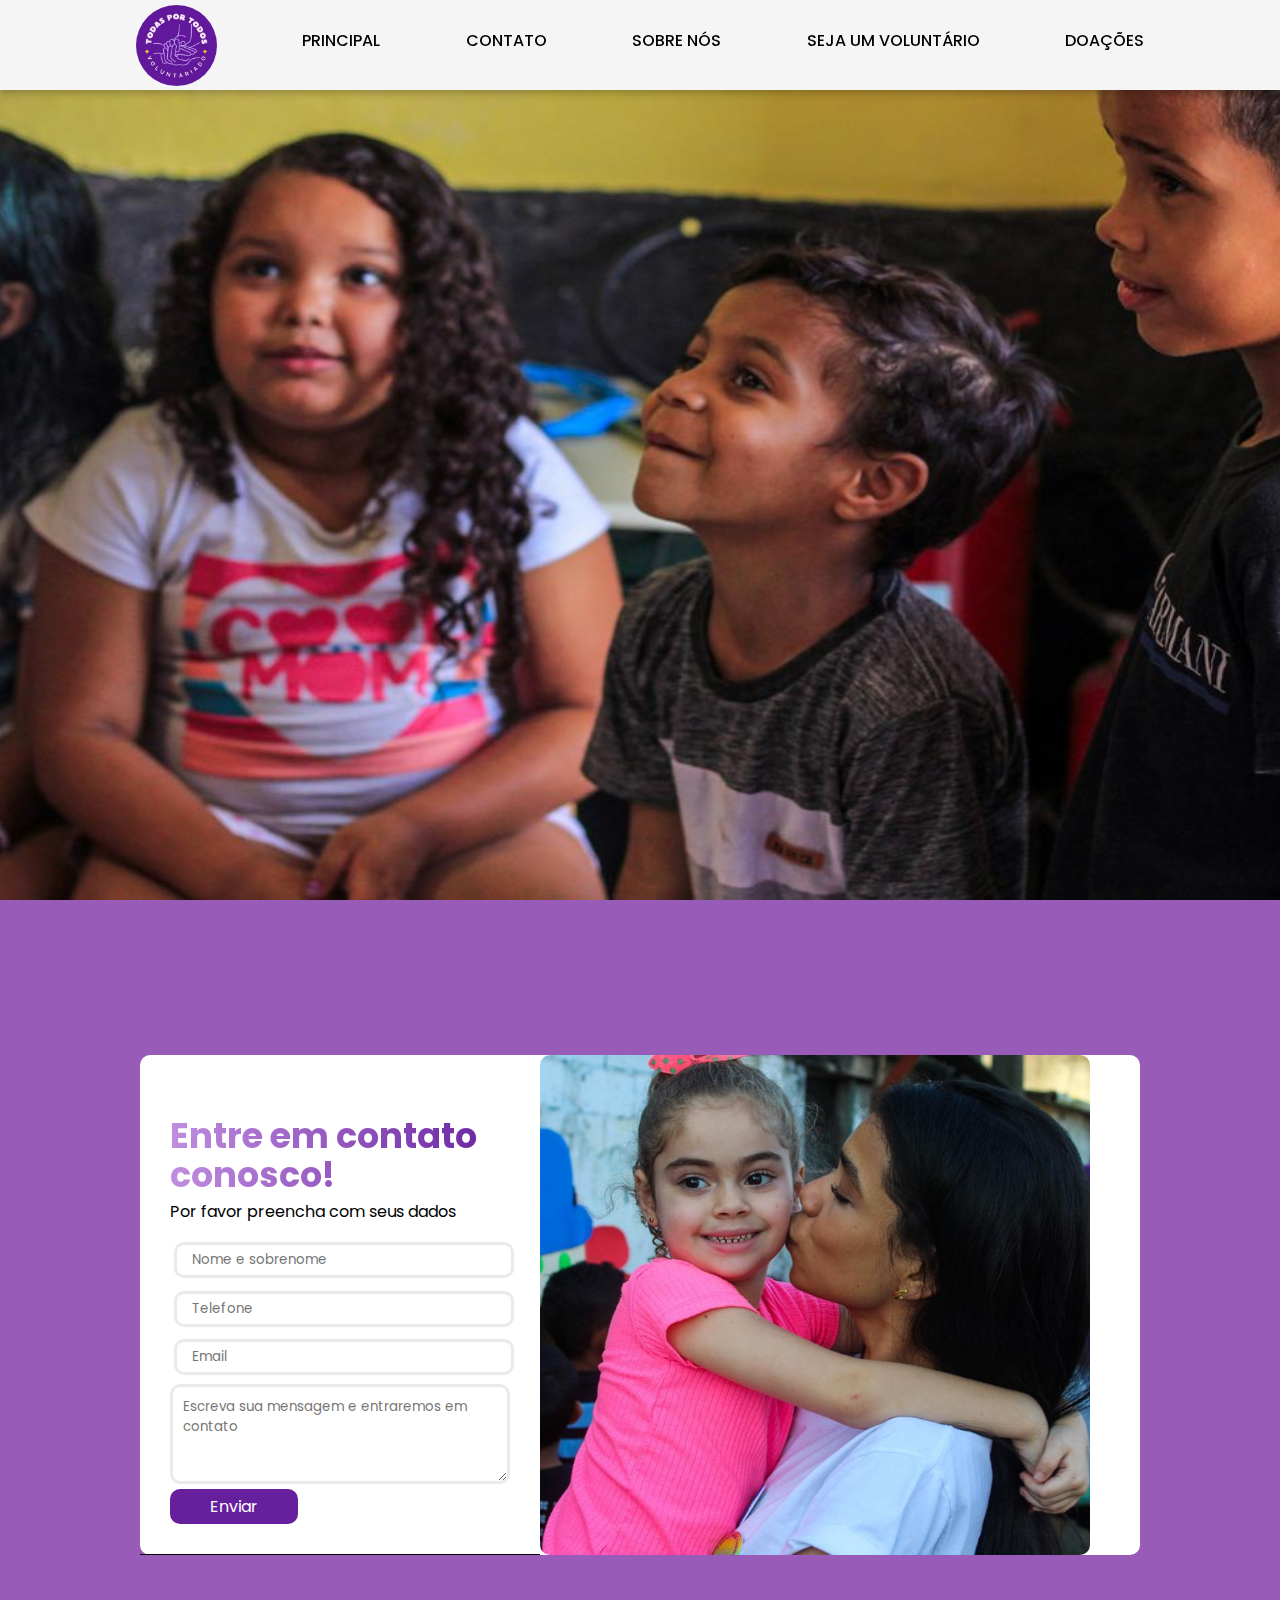
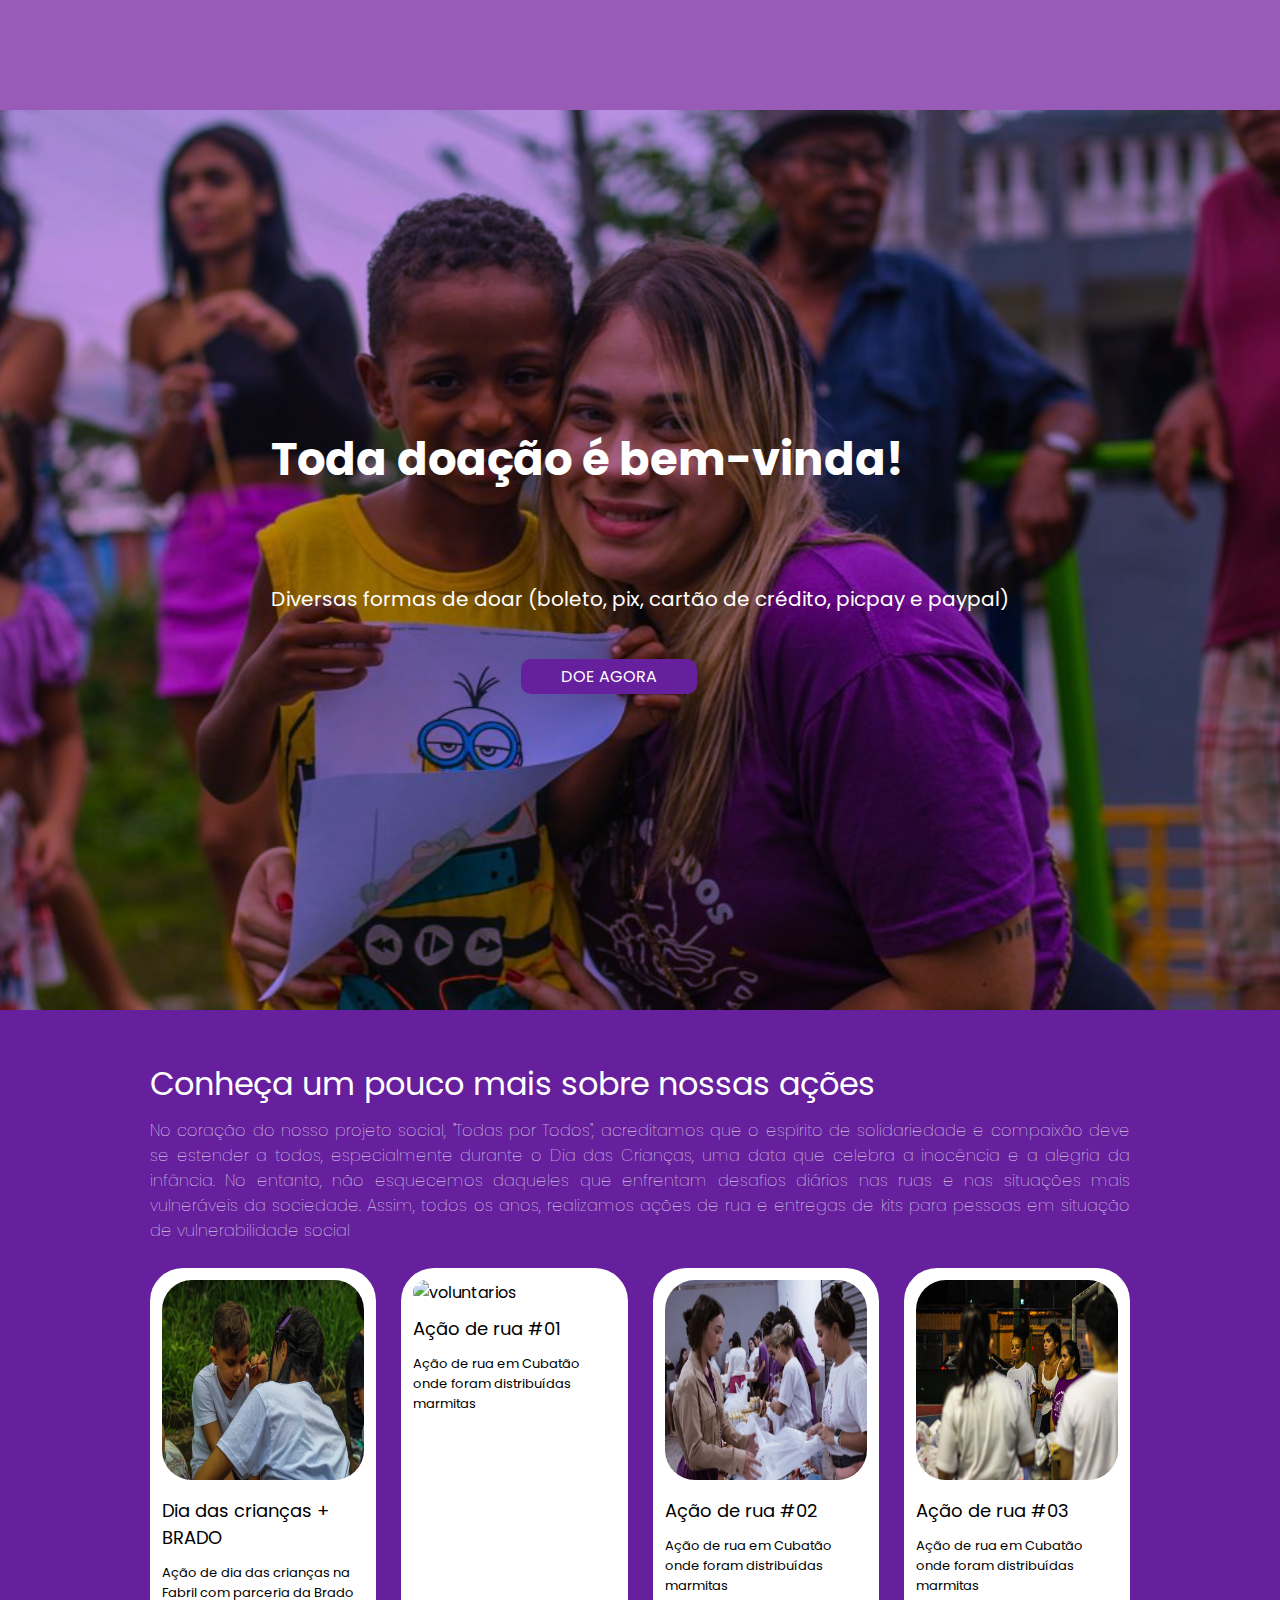
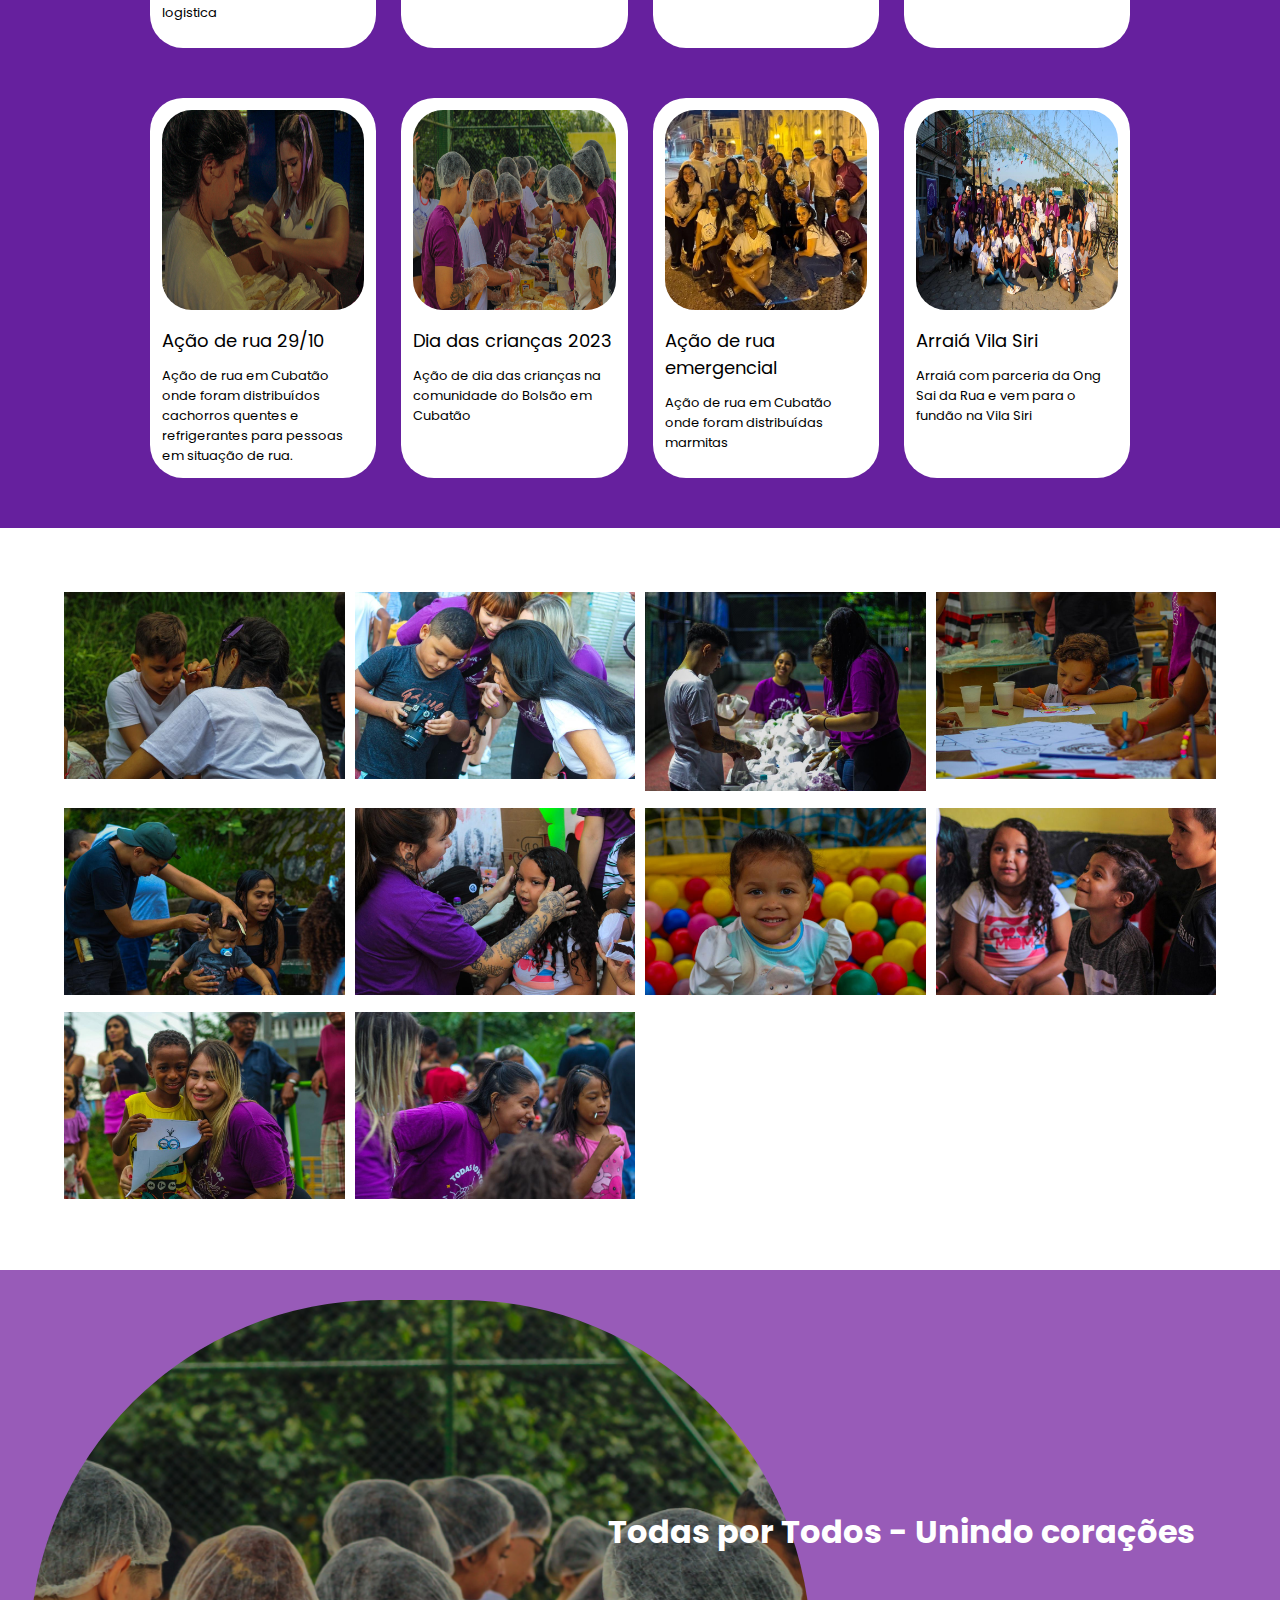
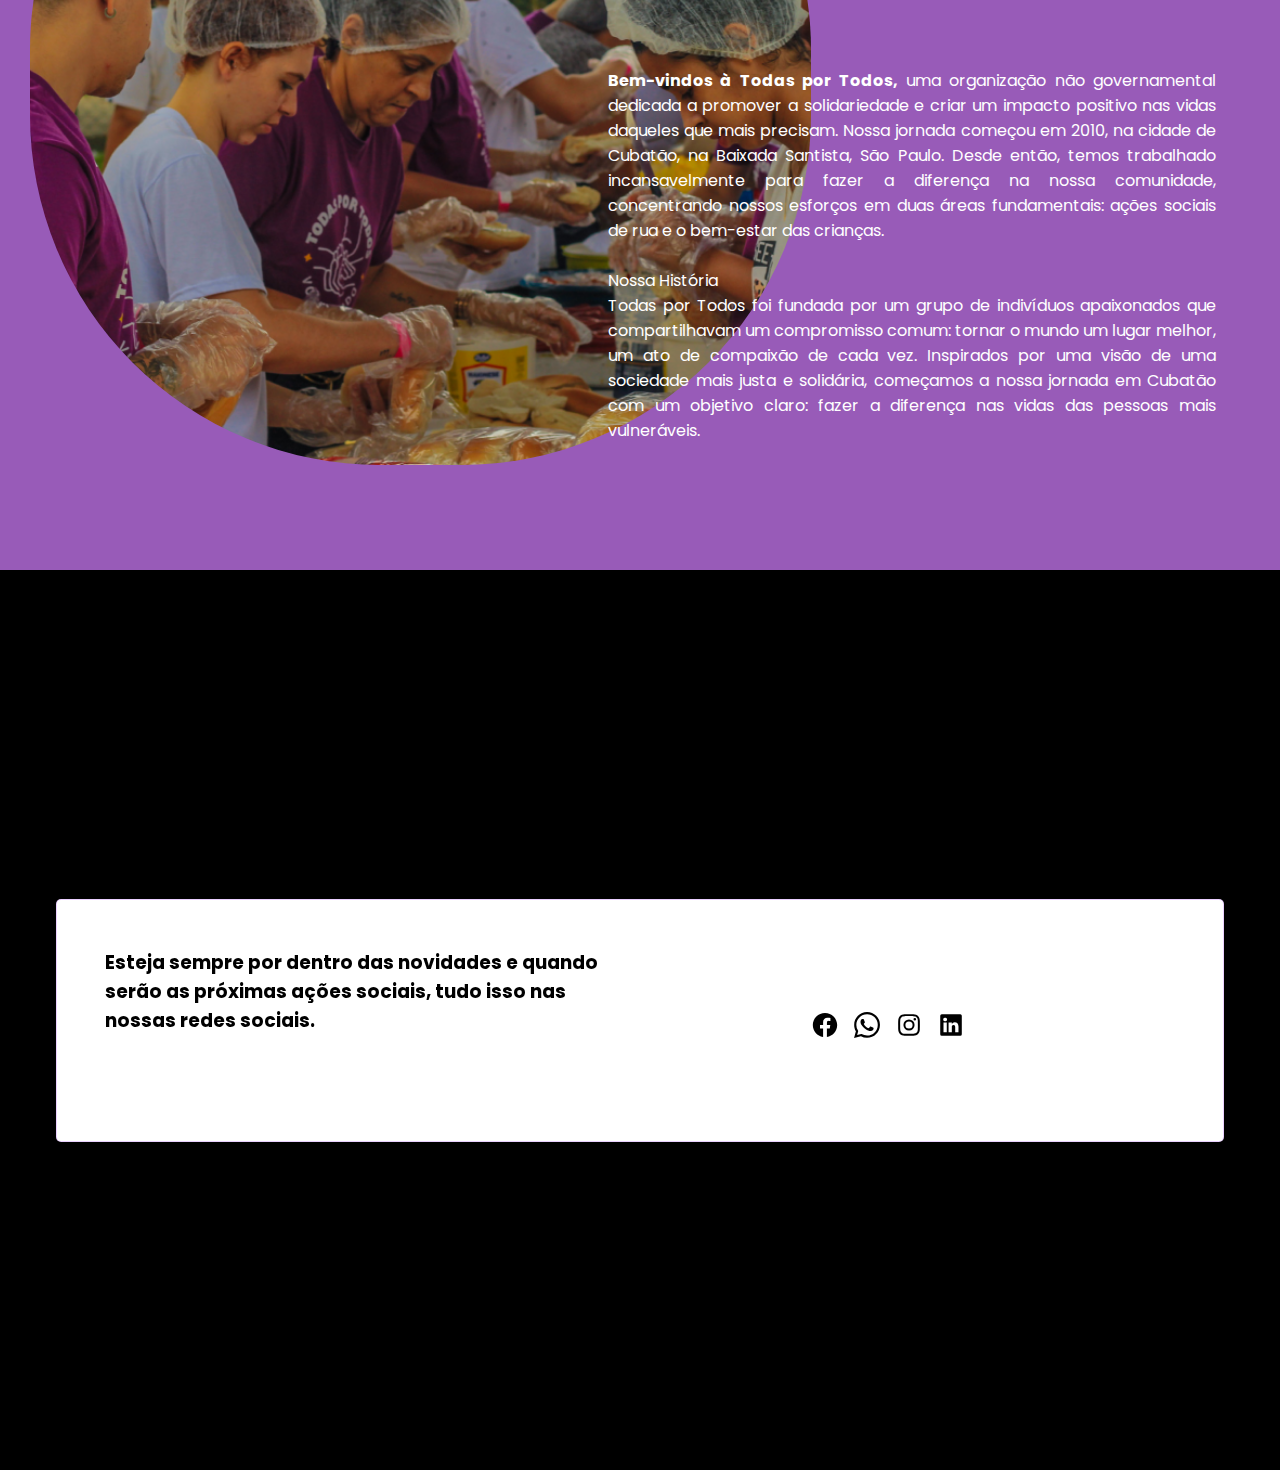
==== index.html @ dfc16189 "atualização de footer cards e grid" ====
<!DOCTYPE html>
<html lang="pt-br">

<head>
  <meta charset="UTF-8" />
  <meta name="viewport" content="width=device-width, initial-scale=1.0" />
  <title>Dashboard</title>
  <link rel="stylesheet" href="src/styles/style.css" />
  <link rel="stylesheet" href="src/styles/global.css" />
  <link rel="stylesheet" href="src/styles/ui/ui.css" />
</head>

<body>
  <header class="ui-header">
    <img src="src/assets/logotipos/logo-dark.jpg" alt="Logotipo da Todas por Todos" />
    <a href="index.html">Principal</a>
    <a href="#cont-page">Contato</a>
    <a href="#sobre">Sobre nós</a>
    <a href="#volunter">Seja um voluntário</a>
    <a href="#donate">Doações</a>

  </header>
  <div class="dashboard-main">
    <div class="page-home">
      <button id="left-btn"><i class="arrow"></i></button>
      <img id="carousel" src="" alt="">
      <button id="right-btn"><i class="arrow"></i></button>
    </div>
  </div>
  <!--Contato-->
  <div id="cont-page">
    <div class="ui-container cont-fund">
      <div class="container">
        <section class="contato">
          <form  action='mailto:projetotodasportodos@gmail.com' method='POST' enctype="text/plain" class="conteudo-form">
            <h1 class="gradient">Entre em contato conosco!</h1>
            <a>Por favor preencha com seus dados</a>
            <input class="ui-input ui-input-1" type="text" placeholder="Nome e sobrenome">
            <input class="ui-input ui-input-1" type="tel" placeholder="Telefone">
            <input class="ui-input ui-input-1" type="text" placeholder="Email">
            <textarea class="box-text box-text-1" id="msg" name="msg" rows="4" cols="50"
              placeholder="Escreva sua mensagem e entraremos em contato"></textarea>
            <article class="formula-button">
              <button class="ui-button ui-button-1">Enviar</button>
            </article>
          </form>
          <img src="./src/assets/images/88da139d-0b7c-41eb-8aed-3d2875baa9dc.jpg">
        </section>
      </div>
    </div>
  </div>

  <!--Doacoes-->
  <div id="donate">
    <div class="fundo">
      <h1>Toda doação é bem-vinda!</h1>
      <p>
        Diversas formas de doar (boleto, pix, cartão de crédito, picpay e
        paypal)
      </p>

      <button class="ui-button ui-button-1 botao" type="button" onclick="donateProcess()">
        DOE AGORA
      </button>

    </div>
  </div>

  <!--sobre-->

  <div class="background">
    <div id="#sobre">
      <div class="text-container">
        <h1>Conheça um pouco mais sobre nossas ações</h1>
        <p>
          No coração do nosso projeto social, "Todas por Todos", acreditamos que
          o espírito de solidariedade e compaixão deve se estender a todos,
          especialmente durante o Dia das Crianças, uma data que celebra a
          inocência e a alegria da infância. No entanto, não esquecemos daqueles
          que enfrentam desafios diários nas ruas e nas situações mais
          vulneráveis da sociedade. Assim, todos os anos, realizamos ações de
          rua e entregas de kits para pessoas em situação de vulnerabilidade
          social
        </p>
      </div>
      <div class="card-container">
        <div class="card">
          <img src="./src/assets/images/açãodiadascrianças-brado.JPG" alt="voluntarios" />
          <h2>Dia das crianças + BRADO</h2>

          <p>Ação de dia das crianças na Fabril com parceria da Brado logistica</p>
        </div>
        <div class="card">
          <img src="./src/assets/images/tptnasruas01.jpg" alt="voluntarios" />
          <h2>Ação de rua #01</h2>

          <p>Ação de rua em Cubatão onde foram distribuídas marmitas</p>
        </div>
        <div class="card">
          <img src="./src/assets/images/tptnasruas02.jpg" alt="voluntarios" />
          <h2>Ação de rua #02</h2>

          <p>Ação de rua em Cubatão onde foram distribuídas marmitas</p>
        </div>
        <div class="card">
          <img src="./src/assets/images/tptnasruas03.JPG" alt="voluntarios" />
          <h2>Ação de rua #03</h2>

          <p>Ação de rua em Cubatão onde foram distribuídas marmitas</p>
        </div>
        <div class="card">
          <img src="./src/assets/images/tptnasruas2909.jpg" alt="voluntarios" />
          <h2>Ação de rua 29/10</h2>

          <p>Ação de rua em Cubatão onde foram distribuídos cachorros quentes e refrigerantes para pessoas em situação
            de rua.</p>
        </div>
        <div class="card">
          <img src="./src/assets/images/diadascriançasbolsao.JPG" alt="voluntarios" />
          <h2>Dia das crianças 2023</h2>

          <p>Ação de dia das crianças na comunidade do Bolsão em Cubatão</p>
        </div>
        <div class="card">
          <img src="./src/assets/images/acaoemergencial.jpg" alt="voluntarios" />
          <h2>Ação de rua emergencial</h2>

          <p>Ação de rua em Cubatão onde foram distribuídas marmitas</p>
        </div>
        <div class="card">
          <img src="./src/assets/images/arraiacomfundao.jpg" alt="voluntarios" />
          <h2>Arraiá Vila Siri</h2>

          <p>Arraiá com parceria da Ong Sai da Rua e vem para o fundão na Vila Siri</p>
        </div>
      </div>
    </div>
  </div>
  <section>
    <div class="Grid-Images">
      <div class="gallery">
        <div class="image">
          <img src="./src/assets/images/açãodiadascrianças-brado.JPG" alt="Imagem 1">
        </div>
        <div class="image">
          <img src="./src/assets/images/161299ec-fe6a-4595-af43-1b3fb04e3377.jpg" alt="Imagem 2">
        </div>
        <div class="image">
          <img src="./src/assets/images/PHOTO-2023-09-04-08-43-59(1).jpg" alt="Imagem 3">
        </div>
        <div class="image">
          <img src="./src/assets/images/fotodoe.jpg" alt="Imagem 2">
        </div>
        <div class="image">
          <img src="./src/assets/images/IMG_4343.JPG" alt="Imagem 2">
        </div>
        <div class="image">
          <img src="./src/assets/images/3520dc4d-fe28-4241-8c9a-dfdb83e9cc40.jpg" alt="Imagem 2">
        </div>
        <div class="image">
          <img src="./src/assets/images/IMG_4338.JPG" alt="Imagem 2">
        </div>
        <div class="image">
          <img src="./src/assets/images/4d44820a-1eb8-4cd8-897a-f1b6fc892f71.jpg" alt="Imagem 2">
        </div>
        <div class="image">
          <img src="./src/assets/images/IMG_4350.JPG" alt="Imagem 2">
        </div>
        <div class="image">
          <img src="./src/assets/images/IMG_4349.JPG" alt="Imagem 2">
        </div>
    </div>
    </div>
  </section>
  <section>
    <div class="Nossa-Historia">
      <img src="./src/assets/images/diadascriancasbolsao_1.png">
      <div class="content_history">
        <h1>Todas por Todos - Unindo corações</h1>
      <p><strong>Bem-vindos à Todas por Todos,</strong> uma organização não governamental dedicada a promover a solidariedade e criar um
        impacto positivo nas vidas daqueles que mais precisam. Nossa jornada começou em 2010, na cidade de Cubatão, na
        Baixada Santista, São Paulo. Desde então, temos trabalhado incansavelmente para fazer a diferença na nossa
        comunidade, concentrando nossos esforços em duas áreas fundamentais: ações sociais de rua e o bem-estar das
        crianças.
        <br>
        <br>
        Nossa História<br>
        Todas por Todos foi fundada por um grupo de indivíduos apaixonados que compartilhavam um compromisso comum:
        tornar o mundo um lugar melhor, um ato de compaixão de cada vez. Inspirados por uma visão de uma sociedade mais
        justa e solidária, começamos a nossa jornada em Cubatão com um objetivo claro: fazer a diferença nas vidas das
        pessoas mais vulneráveis.</p>
      </div>
      </div>
    </div>
  </section>
  <script src="src/js/script.js"></script>
</body>
<footer class="footer">
  <video class="footer_video" muted="" loop="" autoplay
    src="//cdn.shopify.com/s/files/1/0526/6905/5172/t/5/assets/footer.mp4?v=29581141968431347981633714450"
    type="video/mp4">
  </video>

  <div class="container">
    <div class="footer_inner">
      <div class="c-footer">
        <div class="layout">
          <div class="layout_item w-50">
            <div class="newsletter">
              <h3 class="newsletter_title">Esteja sempre por dentro das novidades e quando serão as próximas ações sociais, tudo isso nas nossas redes sociais.</h3>


          </div>
        </div>
        <div class="layout c-2">
          <div class="layout_item w-50">
          
          </div>
          <div class="layout_item w-25">
            <ul class="flex">
              <li>
                <a href="#">
                  <svg fill="#000000" width="26px" height="26px" viewBox="0 0 1.04 1.04" version="1.1" xmlns="http://www.w3.org/2000/svg"><title>facebook</title><path d="M1.007 0.523C1.007 0.254 0.789 0.036 0.52 0.036S0.033 0.254 0.033 0.523c0 0.242 0.177 0.443 0.408 0.481l0.003 0V0.664H0.32v-0.141h0.124v-0.107a0.172 0.172 0 0 1 0.185 -0.19l-0.001 0c0.039 0.001 0.077 0.004 0.113 0.01l-0.004 -0.001v0.12h-0.061a0.07 0.07 0 0 0 -0.079 0.076l0 0v0.091h0.135l-0.022 0.141h-0.114v0.341c0.234 -0.038 0.411 -0.239 0.411 -0.481"/></svg>
                </a>
              </li>
              <li>
                <a href="#">
                  <svg width="26px" height="26px" viewBox="0 0 26 26" role="img" xmlns="http://www.w3.org/2000/svg"><title>WhatsApp icon</title><path d="M18.928 15.581c-0.322 -0.162 -1.905 -0.94 -2.199 -1.047 -0.296 -0.108 -0.51 -0.161 -0.726 0.163 -0.214 0.322 -0.831 1.046 -1.019 1.261s-0.376 0.241 -0.697 0.082c-0.322 -0.163 -1.359 -0.501 -2.589 -1.598 -0.956 -0.853 -1.604 -1.907 -1.791 -2.23 -0.188 -0.322 -0.02 -0.496 0.141 -0.656 0.145 -0.144 0.323 -0.376 0.483 -0.564s0.215 -0.323 0.323 -0.539 0.054 -0.402 -0.027 -0.564 -0.725 -1.747 -0.993 -2.391c-0.262 -0.627 -0.527 -0.541 -0.725 -0.552a13.929 13.929 0 0 0 -0.618 -0.011c-0.215 0 -0.564 0.08 -0.858 0.403 -0.294 0.322 -1.126 1.1 -1.126 2.685s1.153 3.114 1.314 3.33 2.27 3.466 5.5 4.861a17.643 17.643 0 0 0 1.835 0.677c0.772 0.246 1.474 0.212 2.027 0.128 0.618 -0.092 1.905 -0.779 2.173 -1.531s0.268 -1.397 0.188 -1.531 -0.294 -0.215 -0.618 -0.376m-5.873 8.02h-0.005a10.679 10.679 0 0 1 -5.451 -1.493l-0.391 -0.232 -4.053 1.064 1.081 -3.952 -0.254 -0.405a10.679 10.679 0 0 1 -1.636 -5.699C2.345 6.978 7.149 2.175 13.056 2.175c2.86 0 5.549 1.116 7.571 3.139a10.641 10.641 0 0 1 3.134 7.577c-0.004 5.904 -4.807 10.707 -10.709 10.707M22.165 3.777A12.814 12.814 0 0 0 13.054 0C5.953 0 0.174 5.779 0.17 12.883c0 2.27 0.592 4.487 1.721 6.441L0.062 26l6.831 -1.792a12.907 12.907 0 0 0 6.156 1.568h0.006c7.1 0 12.881 -5.779 12.884 -12.884a12.814 12.814 0 0 0 -3.77 -9.114"/></svg>
                </a>
              </li>
              <li>
                <a href="#">
                  <svg fill="#000000" width="26px" height="26px" viewBox="0 0 0.78 0.78" xmlns="http://www.w3.org/2000/svg" data-name="Layer 1"><path d="M0.564 0.177a0.039 0.039 0 1 0 0.039 0.039 0.039 0.039 0 0 0 -0.039 -0.039m0.149 0.079a0.247 0.247 0 0 0 -0.015 -0.079 0.159 0.159 0 0 0 -0.038 -0.058 0.153 0.153 0 0 0 -0.058 -0.037 0.237 0.237 0 0 0 -0.079 -0.015C0.489 0.065 0.478 0.065 0.39 0.065s-0.099 0 -0.134 0.002a0.237 0.237 0 0 0 -0.079 0.015 0.156 0.156 0 0 0 -0.058 0.037 0.153 0.153 0 0 0 -0.037 0.058 0.237 0.237 0 0 0 -0.015 0.079C0.065 0.291 0.065 0.302 0.065 0.39s0 0.099 0.002 0.134a0.237 0.237 0 0 0 0.015 0.079 0.153 0.153 0 0 0 0.037 0.058 0.156 0.156 0 0 0 0.058 0.037 0.237 0.237 0 0 0 0.079 0.015C0.291 0.715 0.302 0.715 0.39 0.715s0.099 0 0.134 -0.002a0.237 0.237 0 0 0 0.079 -0.015 0.153 0.153 0 0 0 0.058 -0.037 0.158 0.158 0 0 0 0.038 -0.058 0.247 0.247 0 0 0 0.015 -0.079c0 -0.034 0.002 -0.045 0.002 -0.134s0 -0.099 -0.002 -0.134M0.655 0.52a0.182 0.182 0 0 1 -0.011 0.06 0.099 0.099 0 0 1 -0.024 0.037 0.104 0.104 0 0 1 -0.037 0.024 0.182 0.182 0 0 1 -0.06 0.011c-0.033 0.002 -0.045 0.002 -0.13 0.002s-0.098 0 -0.13 -0.002a0.185 0.185 0 0 1 -0.063 -0.01 0.107 0.107 0 0 1 -0.036 -0.024 0.098 0.098 0 0 1 -0.024 -0.037 0.179 0.179 0 0 1 -0.013 -0.062c0 -0.033 -0.002 -0.045 -0.002 -0.13s0 -0.098 0.002 -0.13a0.179 0.179 0 0 1 0.011 -0.062A0.098 0.098 0 0 1 0.163 0.163a0.101 0.101 0 0 1 0.036 -0.026A0.185 0.185 0 0 1 0.26 0.125c0.033 0 0.045 -0.002 0.13 -0.002s0.098 0 0.13 0.002a0.182 0.182 0 0 1 0.06 0.011 0.099 0.099 0 0 1 0.039 0.026 0.101 0.101 0 0 1 0.024 0.036 0.182 0.182 0 0 1 0.011 0.062c0.002 0.033 0.002 0.045 0.002 0.13s0 0.098 -0.002 0.13M0.39 0.223A0.167 0.167 0 1 0 0.557 0.39 0.166 0.166 0 0 0 0.39 0.223m0 0.275A0.108 0.108 0 1 1 0.498 0.39 0.108 0.108 0 0 1 0.39 0.498"/></svg>
                </a>
              </li>
            
              <li>
                <a href="#">
                  <svg fill="#000000" width="26px" height="26px" viewBox="0 0 0.78 0.78" xmlns="http://www.w3.org/2000/svg" data-name="Layer 1"><path d="M0.665 0.065H0.115a0.047 0.047 0 0 0 -0.048 0.046v0.557A0.047 0.047 0 0 0 0.115 0.715h0.551a0.047 0.047 0 0 0 0.048 -0.046V0.111A0.047 0.047 0 0 0 0.665 0.065M0.263 0.609h-0.098v-0.292h0.098ZM0.214 0.276a0.051 0.051 0 1 1 0 -0.101 0.051 0.051 0 1 1 0 0.101m0.4 0.333h-0.098v-0.157c0 -0.039 -0.014 -0.065 -0.049 -0.065A0.054 0.054 0 0 0 0.418 0.422a0.065 0.065 0 0 0 -0.003 0.024v0.163h-0.098v-0.292h0.098V0.358a0.098 0.098 0 0 1 0.088 -0.049c0.065 0 0.112 0.042 0.112 0.132Z"/></svg>  
                </a>
              </li>
          </div>
          
        </div>
      </div>
    </div><br>

  </div>
</footer>


</html>
---- src/styles/style.css ----
.dashboard-main {
    display: flex;
    align-items: center;
    flex-direction: column;
    gap: 50px;
    justify-content: center;
    height: 90vh;
    
    background-repeat: no-repeat;
    background-size: cover;
    background-position: 50%;
}

/* doacoes */
#donate {
    width: 100%;
    height: 100vh;
    background-color: var(--purple-4);
    background-image: url("../assets/images/IMG_4350.JPG");
    background-repeat: no-repeat;
    background-size: cover;
    background-blend-mode: multiply;
    background-position: center;
    display: flex;
    align-items: center;
    justify-content: center;
    
  }
  
  
  .fundo button{
    margin-left: 250px;
  }
  
  .fundo h1 {
    margin-bottom: 10vh;
    font-size: 45px;
    color: var(--light);
  }
  
  .fundo p {
    margin-bottom: 5vh;
    font-size: 20px;
    color: var(--light);
  }
  
  form {
    color: white;
    display: flex;
    flex-direction: column;
    margin-top: 2rem;
  }
  
  form input {
    margin: 4px;
  }
  
  input::-webkit-outer-spin-button,
  input::-webkit-inner-spin-button {
    -webkit-appearance: none;
  }
  
  input[type="number"] {
    -moz-appearance: textfield;
    appearance: textfield;
  }

  /* voluntario*/
  
  .background {
    background-color: var(--purple-4);
    display: flex;
    align-items: center;
    justify-content: center;
  }
  
  .form-container {
    display: flex;
    align-items: right;
    flex-direction: row;
    width: 900px;
    height: 500px;
    background: white;
    border-radius: 30px;
  }

  .form-container-cadastro {
    display: flex;
    align-items: right;
    flex-direction: row;
    width:100%;
    height: 90vh;
    background: white;
    border-radius: 30px;
    position: fixed;
  }
  
  .form-container form {
    display: flex;
    flex-direction: column;
  }
  
  
  .form-container img {
    width: 50%;
    border-radius: 30px;
    object-fit: cover;
    object-position: 25% 75%;
  }

  .form-container-cadastro img {
    width: 55vw;
    height: 90vh;
  }
  
  #form-input-cadastro {
    display: flex;
    align-items: right;
    justify-content: space-between;
    width: 100%;
    padding: 25px;
  }

  .pop-up-container {
    display: flex;
    gap: 15px;
    width: 100%;
    justify-content: space-between;
    color: black;
    font-style: bold;
  }
  
  .checkbox-container {
    display: flex;
    align-items: center;
    font-size: 12px;
  }
  
  .checkbox-input {
    width: 15px;
    height: 15px;
    margin-right: 8px;
  }
  
  .button-pop-up {
    font-size: 12px;
    border: none;
    padding: 8px;
    cursor: pointer;
    border-radius: 10px;
  }
  
  .input-container {
    height: 60px;
    display: flex;
    flex-direction: column;
    justify-content: space-between;
    font-size: 14px;
  }
  
  .input-container-cadastro {
    height: 80px;
    width: 80%;
    display: block;
    flex-direction: center;
    justify-content: space-between;
    font-size: 14px;
    color: black;
  } 
  .input-container-cadastro label {
    padding: 2%;
  }
 

  .gradient {
    background: linear-gradient(to right, var(--purple-3), var(--purple-1));
    color: transparent;
    -webkit-background-clip: text;
    background-clip: text;
  }
  
  .container-pop-up {
    display: none;
    align-items: center;
    justify-content: center;
    position: fixed;
    top: 0;
    bottom: 0;
    left: 0;
    right: 0;
    background-color: #000000cc;
  }
  
  .content-pop-up {
    width: 800px;
    overflow: auto;
    height: 650px;
    display: flex;
    flex-direction: column;
    align-items: center;
    padding: 50px;
    border-radius: 20px;
    text-align: justify;
    background-color: var(--light);
  }
  
  .content-pop-up h2 {
    color: var(--purple-1);
    margin-bottom: 20px;
  }
  
  .content-pop-up p {
    margin-bottom: 20px;
  }
  

  /* contato*/
  .background {
    width: 100%;
    height: 100%;
    background-color: var(--purple-4);
  }
  
  .container {
    height: 90vh;
    width: auto;
    justify-content: center;
    align-items: center;
    display: flex;
  }
  
  .contato {
    height: 500px;
    width: 1000px;
    background-color: var(--light);
    border-radius: 10px;
    display: flex;
  }
  
  .conteudo-form h1{
    font-size: 2.2rem;
    font-weight: bold;
    line-height: 1.1;
  }
  
  .contato img {
    border-radius: 10px;
    width: 550px;
    height: 100%;
    object-fit: cover;
    object-position: 50% 50%;
  }
  
  .a{
      font-size: 50px;
  }
  
  .conteudo-form{
    display: flex;
    flex-direction: column;
    align-items: flex-start;
    justify-content: space-between;
    padding: 30px;
  }
  
  .gradient{
    background: linear-gradient(to right, var(--purple-3), var(--purple-1));
    color: transparent;
    -webkit-background-clip: text;
    background-clip: text;
  }
  .cont-fund{
    background-color: #985BB8;
  }

  .background {
    min-height: 90vh;
    background-color: var(--purple-1);
    padding: 50px 150px;
  }
  
  .text-container h1 {
    color: var(--light);
    margin-bottom: 10px;
    font-weight: normal;
}
  
  .text-container p{
    color: var(--light);
    margin-bottom: 25px;
    text-align: justify;
    font-weight: lighter;
  }
  
  .card-container {
    display: grid;
    grid-template-columns: 1fr 1fr 1fr 1fr;
    row-gap: 50px;
    column-gap: 25px;
  }
  
  .card {
    background: white;
    height: 380px;
    padding: 12px;
    border-radius: 33px;
  }
  
  .card img {
    height: 200px;
    width: 100%;
    margin-bottom: 10px;
    border-radius: 30px;
  }
  .card h2{
    font-size: 18px;
    font-weight: normal;
  }
  
  .card p {
    margin-top: 12px;
    font-size: 13px;
  }
  
  /*galeria*/
  .page-home {
    width: 160vh;
    height: 90vh;
    display: flex;
    justify-content: center;
   
}

.page-home img {
    width: 100%;
    z-index: -2;
}



#right-btn {
    margin: auto 0 auto -2em;
    height: 6%;
    border: none;
    outline: none;
    background: rgba(0, 0, 0, 0.5);
    cursor: pointer;
    padding: 1em;
    display: flex;
}

#right-btn .arrow {
    transform: rotate(-45deg);
    border: solid #fff;
    border-width: 0 4px 4px 0;
    display: inline-block;
    padding: 10px;
    transition: transform 0.3s ease-out;
    outline: none;
}

#left-btn {
    z-index: 0;
    margin: auto -2em auto 0;
    height: 6%;
    border: none;
    outline: none;
    background: rgba(0, 0, 0, 0.5);
    cursor: pointer;
    padding: 1em;
    display: flex;
}

#left-btn .arrow {
    transform: rotate(135deg);
    border: solid #fff;
    border-width: 0 4px 4px 0;
    display: inline-block;
    padding: 10px;
    transition: transform 0.3s ease-out;
    outline: none;
}


:root {
  --light: #ffffff;
  --dark: #000;
}


a {
  text-decoration: none;
  color: var(--dark);
  font-weight: 400;
  transition: 0.3s ease-in;
  border-bottom: 1px solid transparent;
  margin-bottom: 0.5rem;
  display: inline-flex;
}
a:hover {
  border-bottom: 1px solid var(--dark);
}
ul {
  list-style-type: none;
  padding: 0;
}
button {
  appearance: none;
  border: 0;
  background: transparent;
}
.flex {
  display: flex;
}
.footer_video {
  position: absolute;
  top: 0;
  left: 0;
  object-fit: cover;
  width: 100%;
  height: 100%;
  z-index: -1;
  overflow: hidden;
  border: none;
}
.footer_inner {
  background: var(--light);
  backdrop-filter: blur(50px);
  border: 0.1px solid rgba(153, 28, 255, 0.208);
  border-radius: 5px;
  padding: 3rem;
  width: 400vw;
  height: 27vh;
}

.footer {
  position: relative;
  display: flex;
  background-color: #000;
  align-items: center;
  min-height: 100vh;
}
.container {
  max-width: 1200px;
  width: 100%;
  margin: 0 auto;
  padding: 0 1rem;
}

form {
  display: flex;
  align-items: center;
  justify-content: space-between;
  width: min(100%, 400px);
  border-bottom: 1px solid var(--dark);
}


@media (min-width: 675px) {
  .layout {
    display: flex;
    flex-wrap: nowrap;
    column-gap: 2rem;
  }
  .w-50 {
    width: 50%;
  }
  .w-25 {
    width: 25%;
  }
}
form {
  position: relative;
}
svg {
  margin: 0.5rem;
}
.c-2 {
  margin-top: 3.5rem;
}
.footer_copyright {
  color: var(--light);
}

.Grid-Images{
  height: 100%;
  padding: 4rem;
}

.Nossa-Historia{
  height: 100vh;
  background-color: #985BB8;
  color: #fff;
}

.Nossa-Historia img{
  border-radius: 350px;
  margin: 30px;
  height: 85vh;
}

.Nossa-Historia p{
  margin-left: 50%;
  text-align: justify ;
  margin-top:112px;
}

.Nossa-Historia h1{
  margin-left: 50%;
  text-align: justify ;
}

.content_history {
  width: 95%;
  height: 82vh;
  margin-top: -594px;
}

.gallery {
  display: grid;
  grid-template-columns: repeat(auto-fit, minmax(250px, 1fr));
  gap: 10px;
}

.image {
  width: 100%;
}

.image img {
  width: 100%;
  height: auto;
}
---- src/styles/global.css ----
@import url('https://fonts.googleapis.com/css2?family=Poppins:ital,wght@0,100;0,200;0,300;0,400;0,500;0,600;0,700;0,800;0,900;1,100;1,200;1,300;1,400;1,500;1,600;1,700;1,800;1,900&display=swap');

:root {
    --purple-1: #66209E;
    --purple-2: #985BB8;
    --purple-3: #C08DDF;
    --purple-4: #C393E7;
    --dark: #000000;
    --light: #FFFFFF;
    --yellow: #FCC24C;
}

* {
    margin: 0;
    padding: 0;
    box-sizing: border-box;
    font-family: 'Poppins', sans-serif;
}

a{
    text-decoration: none;
}
---- src/styles/ui/ui.css ----
.ui-container {
  height: 90vh;
}

.ui-main-container {
  display: flex;
}

.ui-header {
  background-color:#f5f5f5;
  position:sticky;
  top: 0;
  height: 10vh;
  box-shadow: rgba(0, 0, 0, 0.24) 0px 3px 8px;
  display: flex;
  align-items: center;
  justify-content: space-evenly;
  padding: 0px 50px;
  position: sticky;
  z-index: 9999;
}

.ui-header a {
  color: var(--dark);
  text-transform: uppercase;
  font-weight: 500;
}

.ui-header a:hover {
  transition: 0.2s;
  color: var(--purple-4);
}

.ui-header img {
  height: 90%;
  width: auto;
  border-radius: 50%;
}

.ui-button {
  padding: 5px 40px;
  cursor: pointer;
  border: none;
  border-radius: 10px;
  font-size: 16px;
}

.ui-button:hover{
  background-color: var(--dark);
  
}

.ui-button-1 {
  background-color: var(--purple-1);
  color: var(--light);
}

.ui-button-2 {
  background-color: var(--purple-2);
  color: var(--light);
}

.ui-input{
    border: none;
    padding: 10px;
    border-radius: 10px;
    height: 5px;
    
  }
  
.ui-button-3 {
  background-color: var(--dark);
  color: var(--light);
}

.ui-button-4 {
  display: inline-block;
  padding: 0.9rem 1.8rem;
  font-size: 16px;
  font-weight: 700;
  border: 3px solid var(--purple-3);
  color: var(--purple-1);
  cursor: pointer;
  position: relative;
  background-color: transparent;
  text-decoration: none;
  overflow: hidden;
  z-index: 1;
  font-family: inherit;
}

.ui-button-4::before {
  content: "";
  position: absolute;
  left: 0;
  top: 0;
  width: 100%;
  height: 100%;
  background-color: var(--purple-3);
  transform: translateX(-100%);
  transition: all .3s;
  z-index: -1;
}

.ui-button-4:hover::before {
  transform: translateX(0);
}

.ui-input {
  border: none;
  padding: 15px;
  border-radius: 10px;
  width: 100%;
}

.ui-input-1 {
  border: 3px solid #eaeaea;
}

.ui-input:focus {
  outline: none;
  border: 3px solid var(--purple-4);
}

.box-text{
  border: none;
  padding: 10px;
  border-radius: 10px;
  height: 100px;
  width: 100%;
  
}

.box-text:focus {
  outline: none;
  border: 3px solid var(--purple-4);
}

.box-text-1{
  border: 3px solid #eaeaea;
}

/* UI Sidebar */
.ui-sidebar-container {
  height: 100vh;
  width: 100px;
  position: fixed;
  z-index: 200;
  top: 0;
  bottom: 0;
  left: 0;
  right: 0;
  display: flex;
  align-items: center;
}

.ui-sidebar {
  width: 70px;
  height: 280px;
  display: flex;
  flex-direction: column;
  align-items: center;
  justify-content: space-evenly;
  border-top-right-radius: 25px;
  border-bottom-right-radius: 25px;
  background-color: var(--dark);
  box-shadow: rgba(0, 0, 0, 0.35) 0px 5px 15px;
  padding: 12px;
}

.ui-sidebar-item img {
  width: 100%;
  cursor: pointer;
}

.ui-hidden-button {
  background-color: transparent;
  border: none;
}

.ui-hidden-button img {
  max-width: 100%;
  width: 3rem;
  position: static;
  right: -320px;
  z-index: 2000;
}

.ui-sidebar.hidden {
  width: 0;
  overflow: hidden;
}

.form-button{
  width: 100%;
  text-align: center;
}
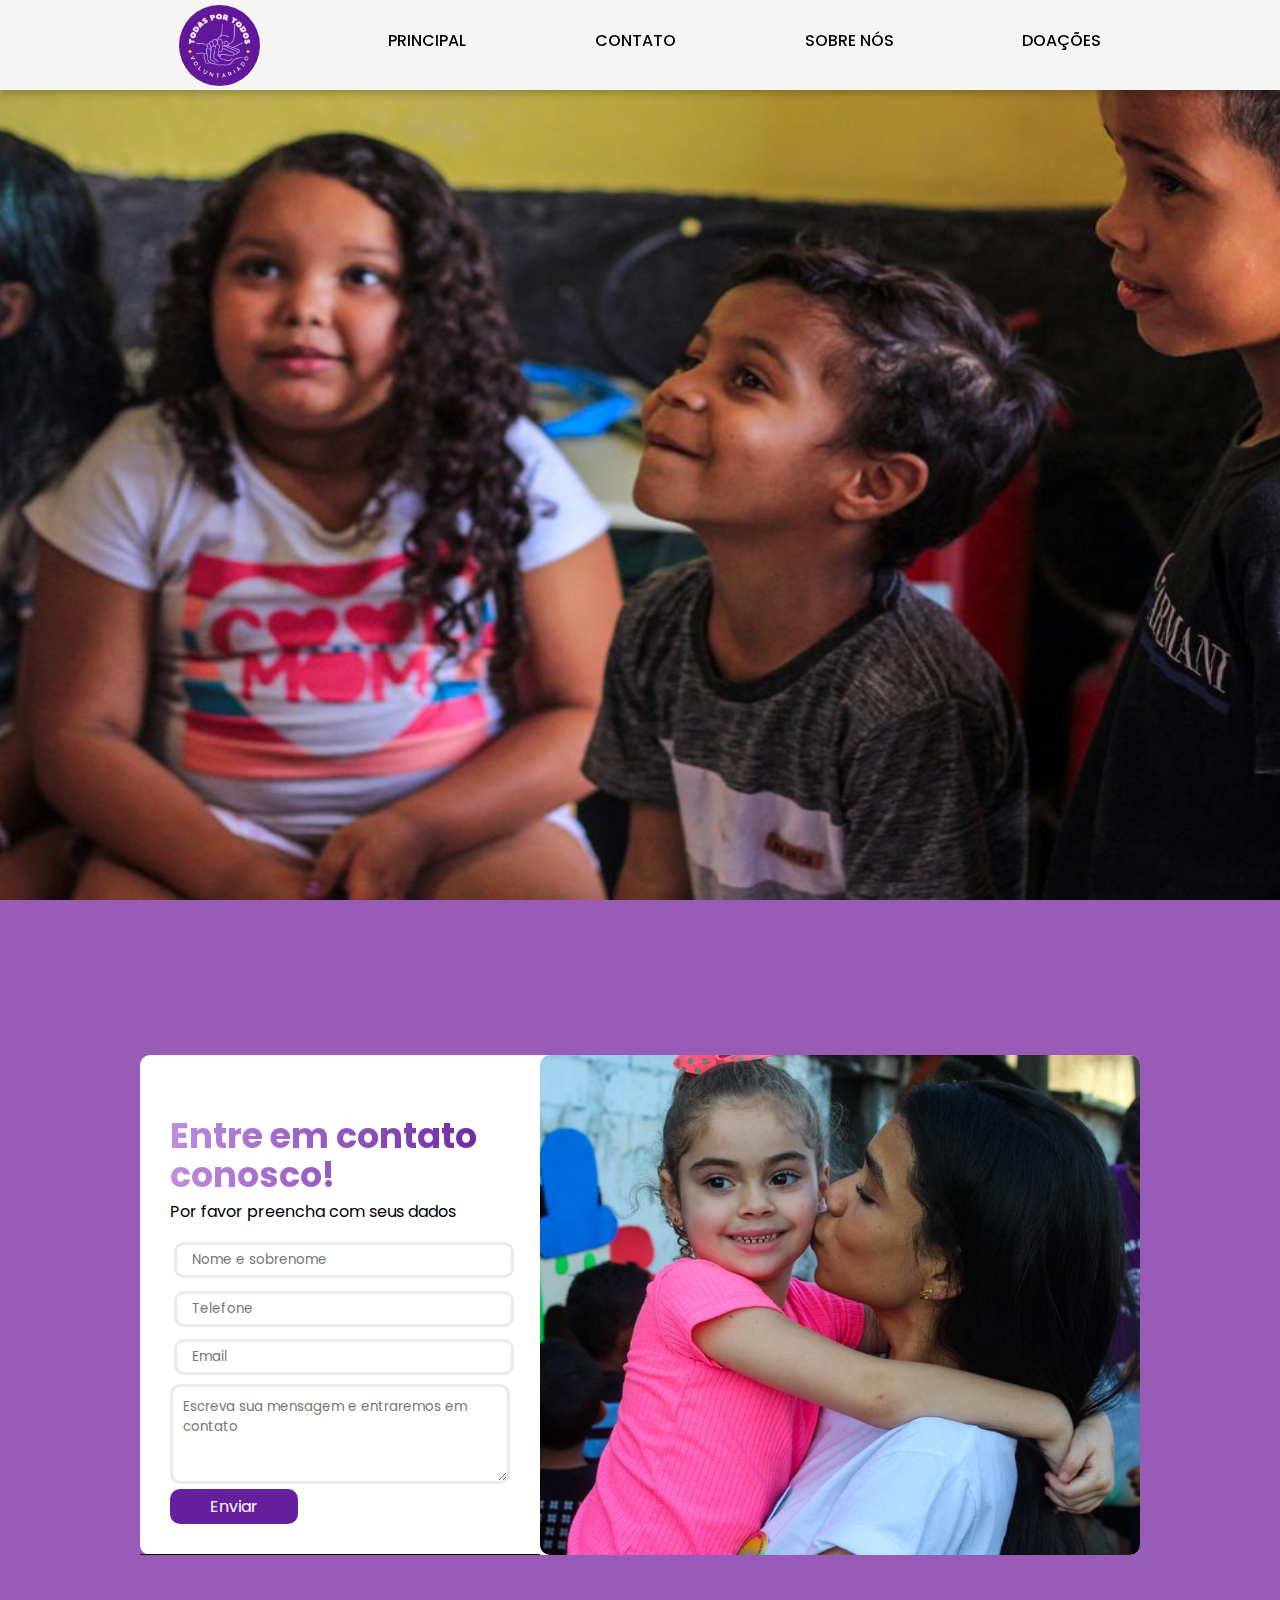
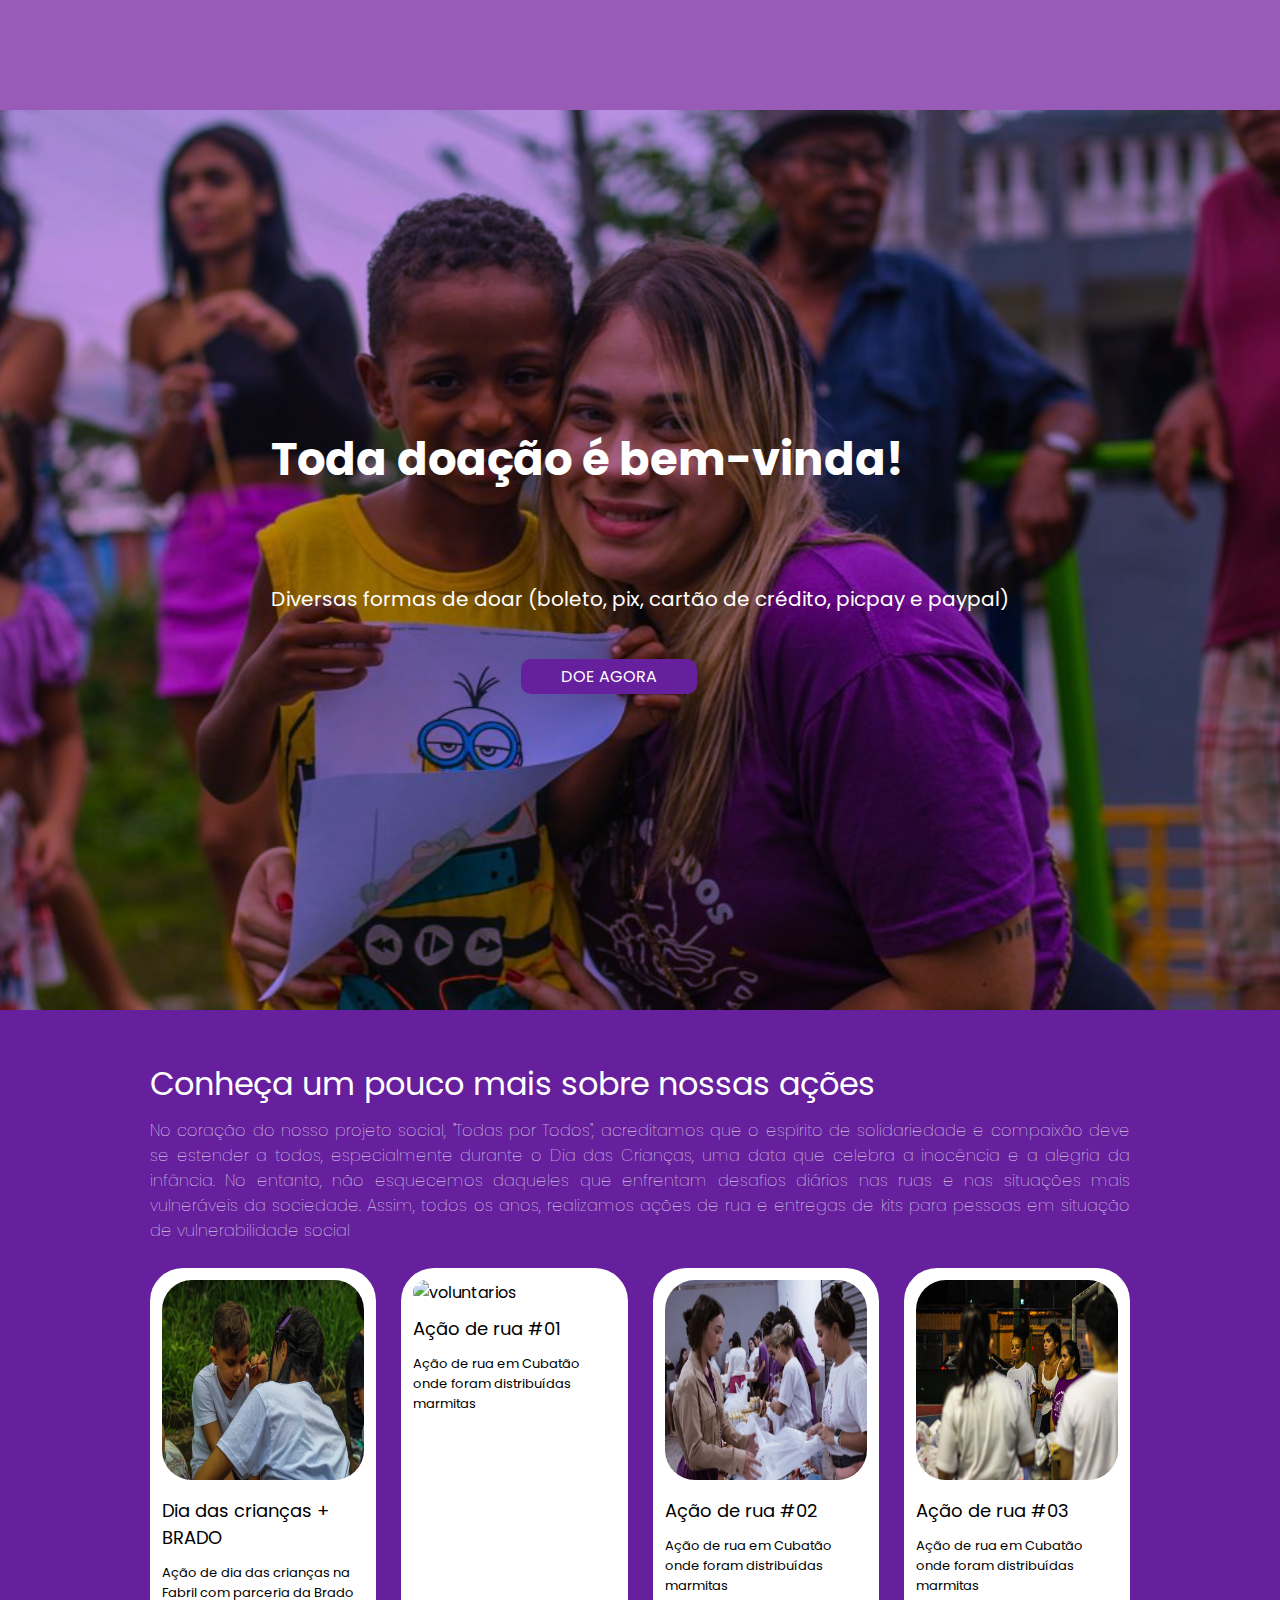
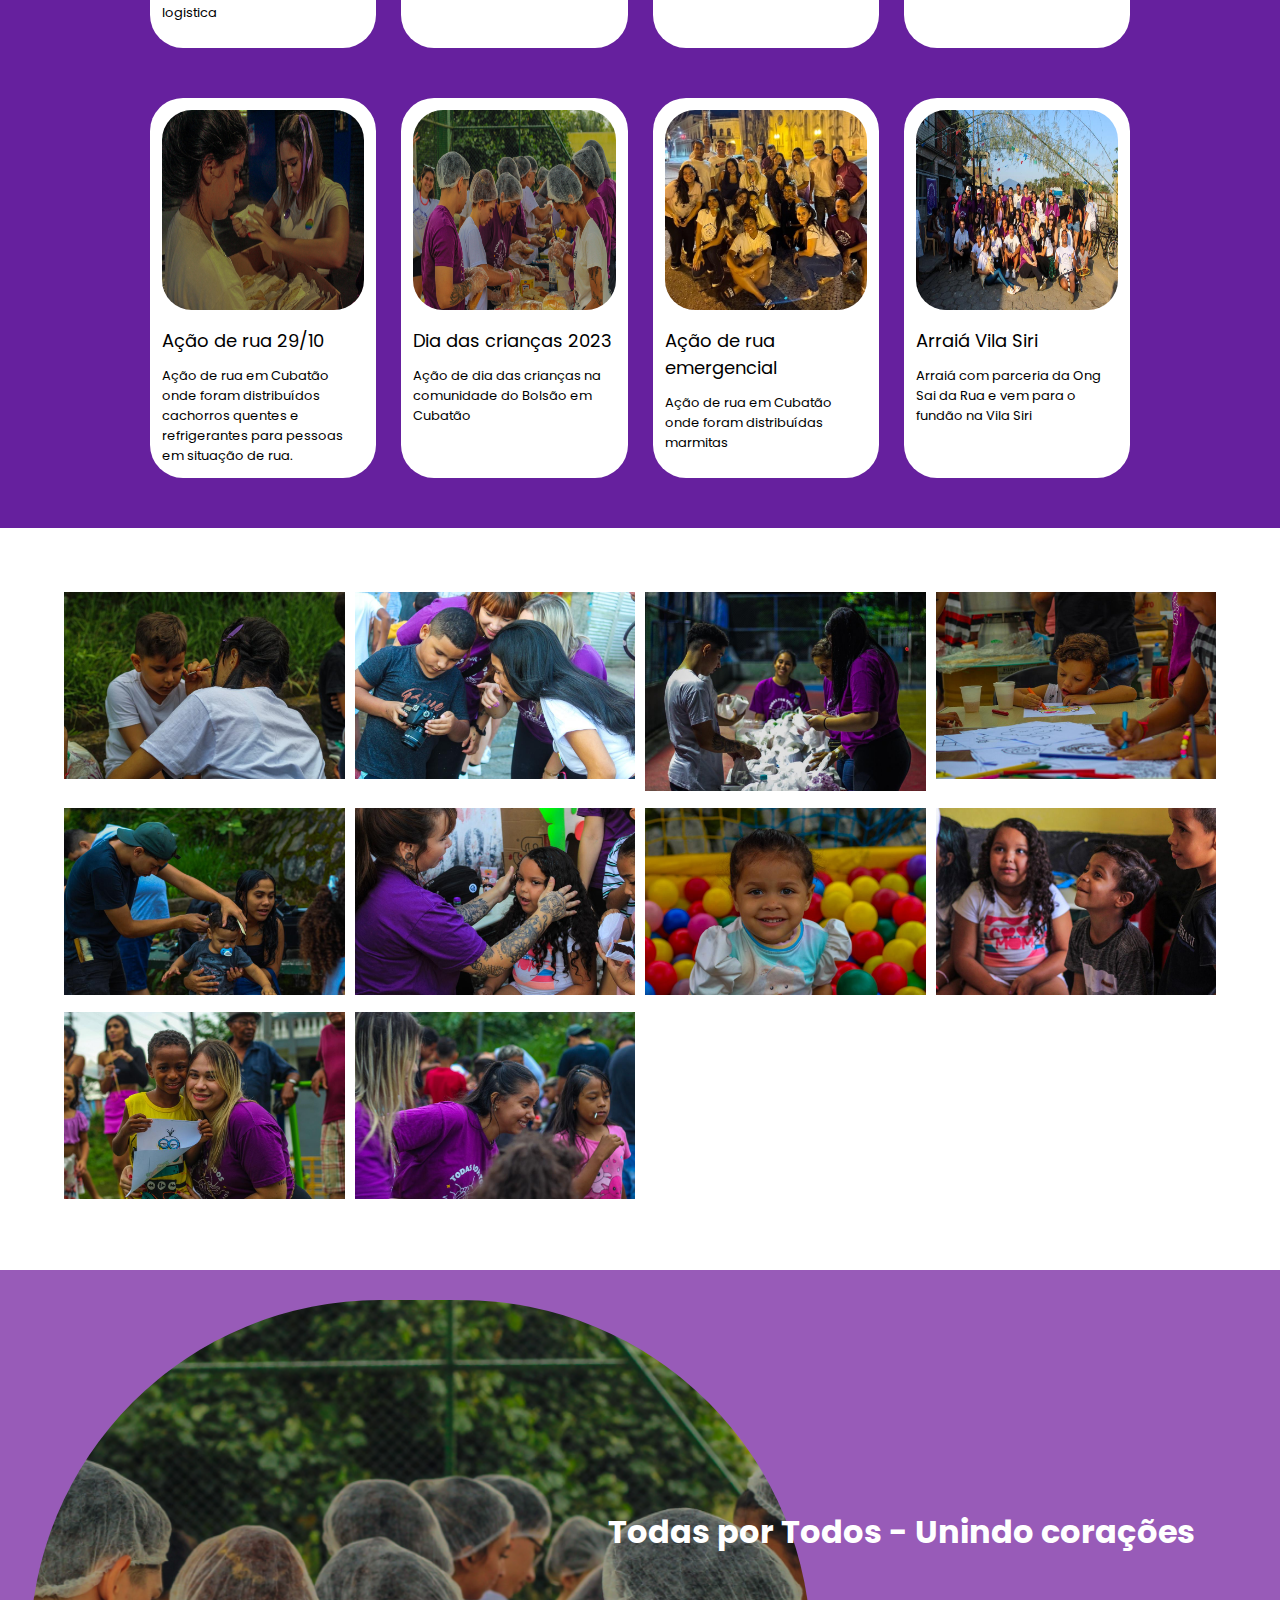
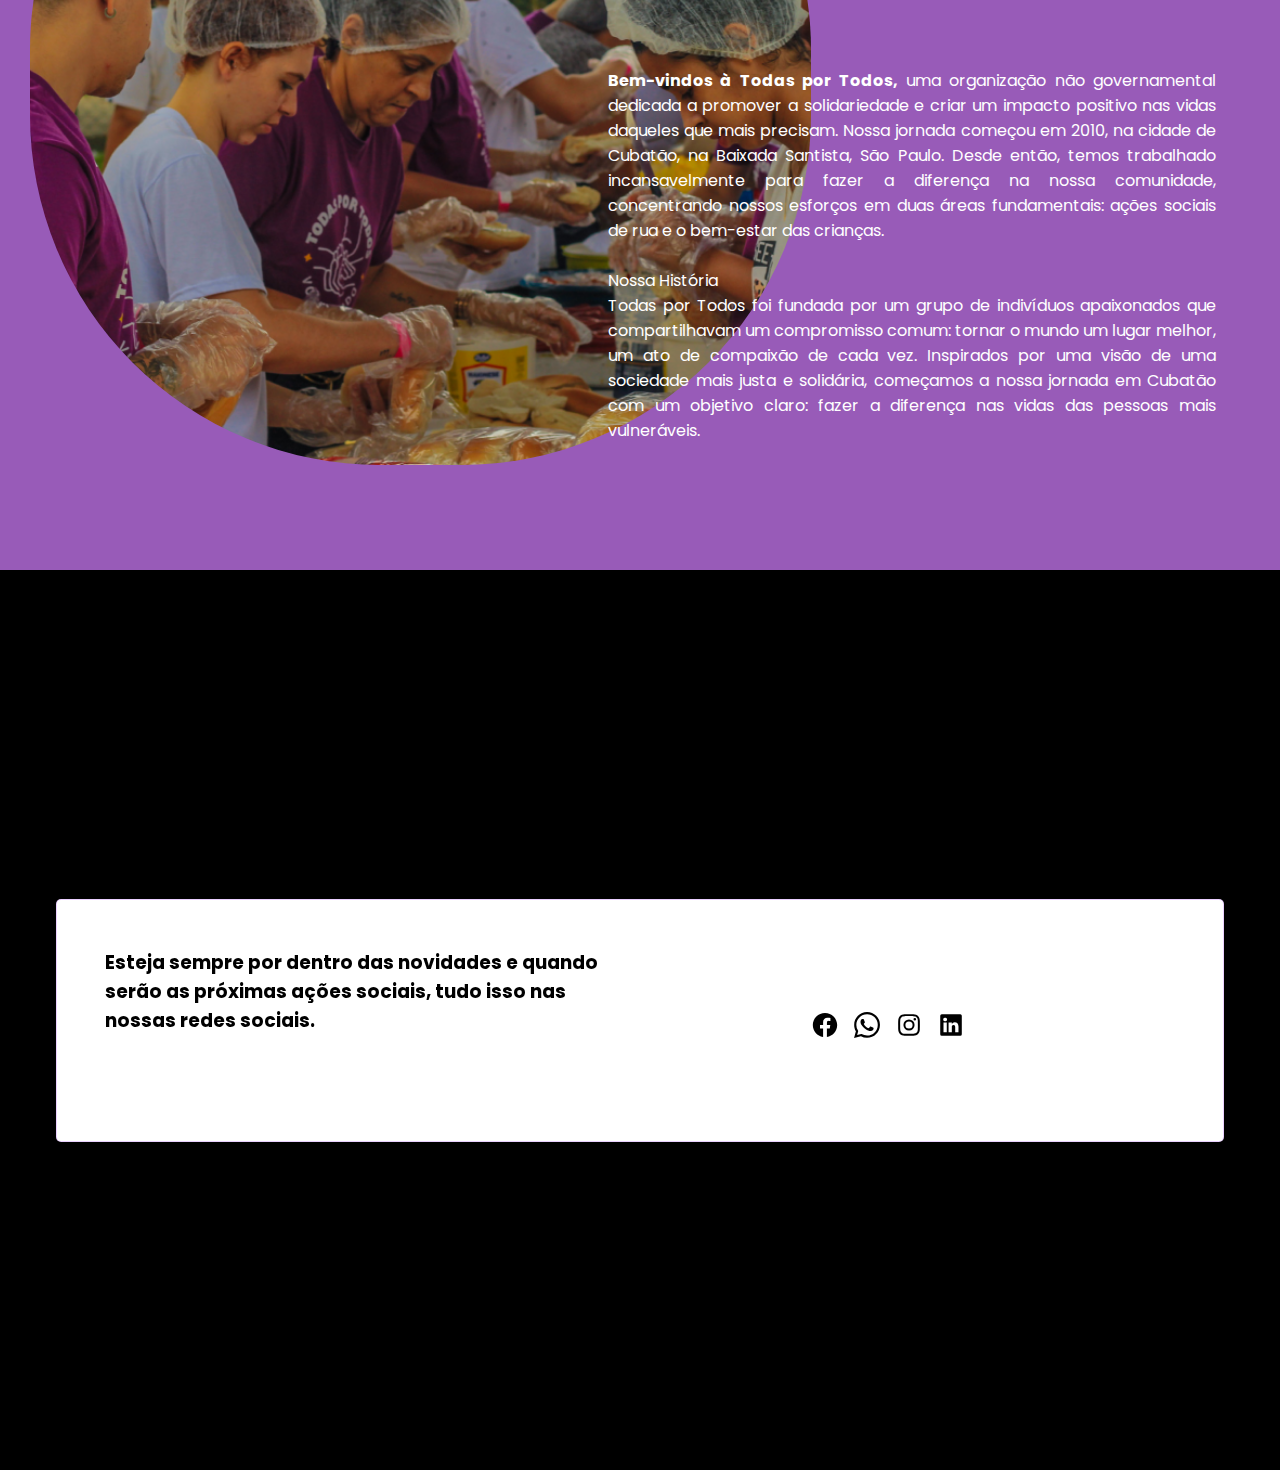
==== commit c6f25c84: "alteracao no form" ====
--- a/index.html
+++ b/index.html
@@ -16,7 +16,6 @@
     <a href="index.html">Principal</a>
     <a href="#cont-page">Contato</a>
     <a href="#sobre">Sobre nós</a>
-    <a href="#volunter">Seja um voluntário</a>
     <a href="#donate">Doações</a>
 
   </header>
@@ -69,7 +68,7 @@
   <!--sobre-->
 
   <div class="background">
-    <div id="#sobre">
+    <div id="sobre">
       <div class="text-container">
         <h1>Conheça um pouco mais sobre nossas ações</h1>
         <p>
--- a/src/styles/style.css
+++ b/src/styles/style.css
@@ -245,7 +245,7 @@
   
   .contato img {
     border-radius: 10px;
-    width: 550px;
+    width: 600px;
     height: 100%;
     object-fit: cover;
     object-position: 50% 50%;
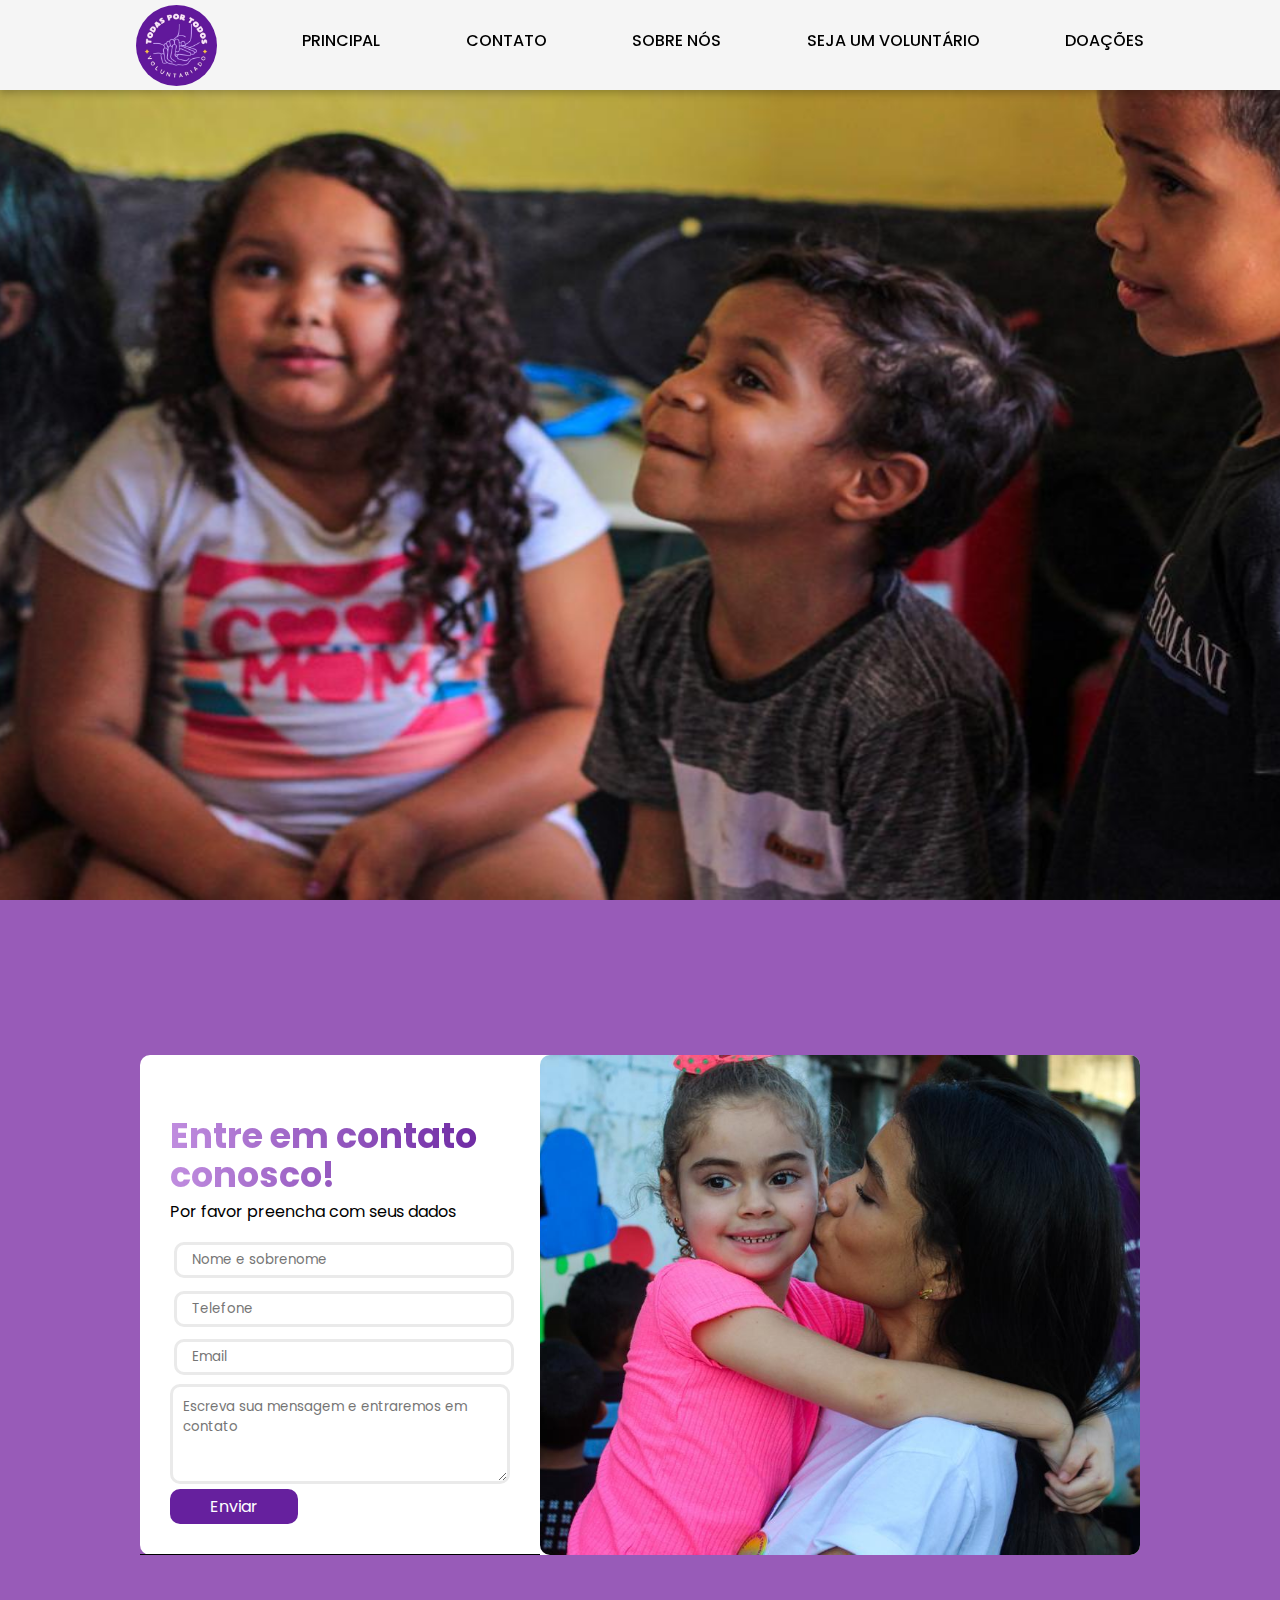
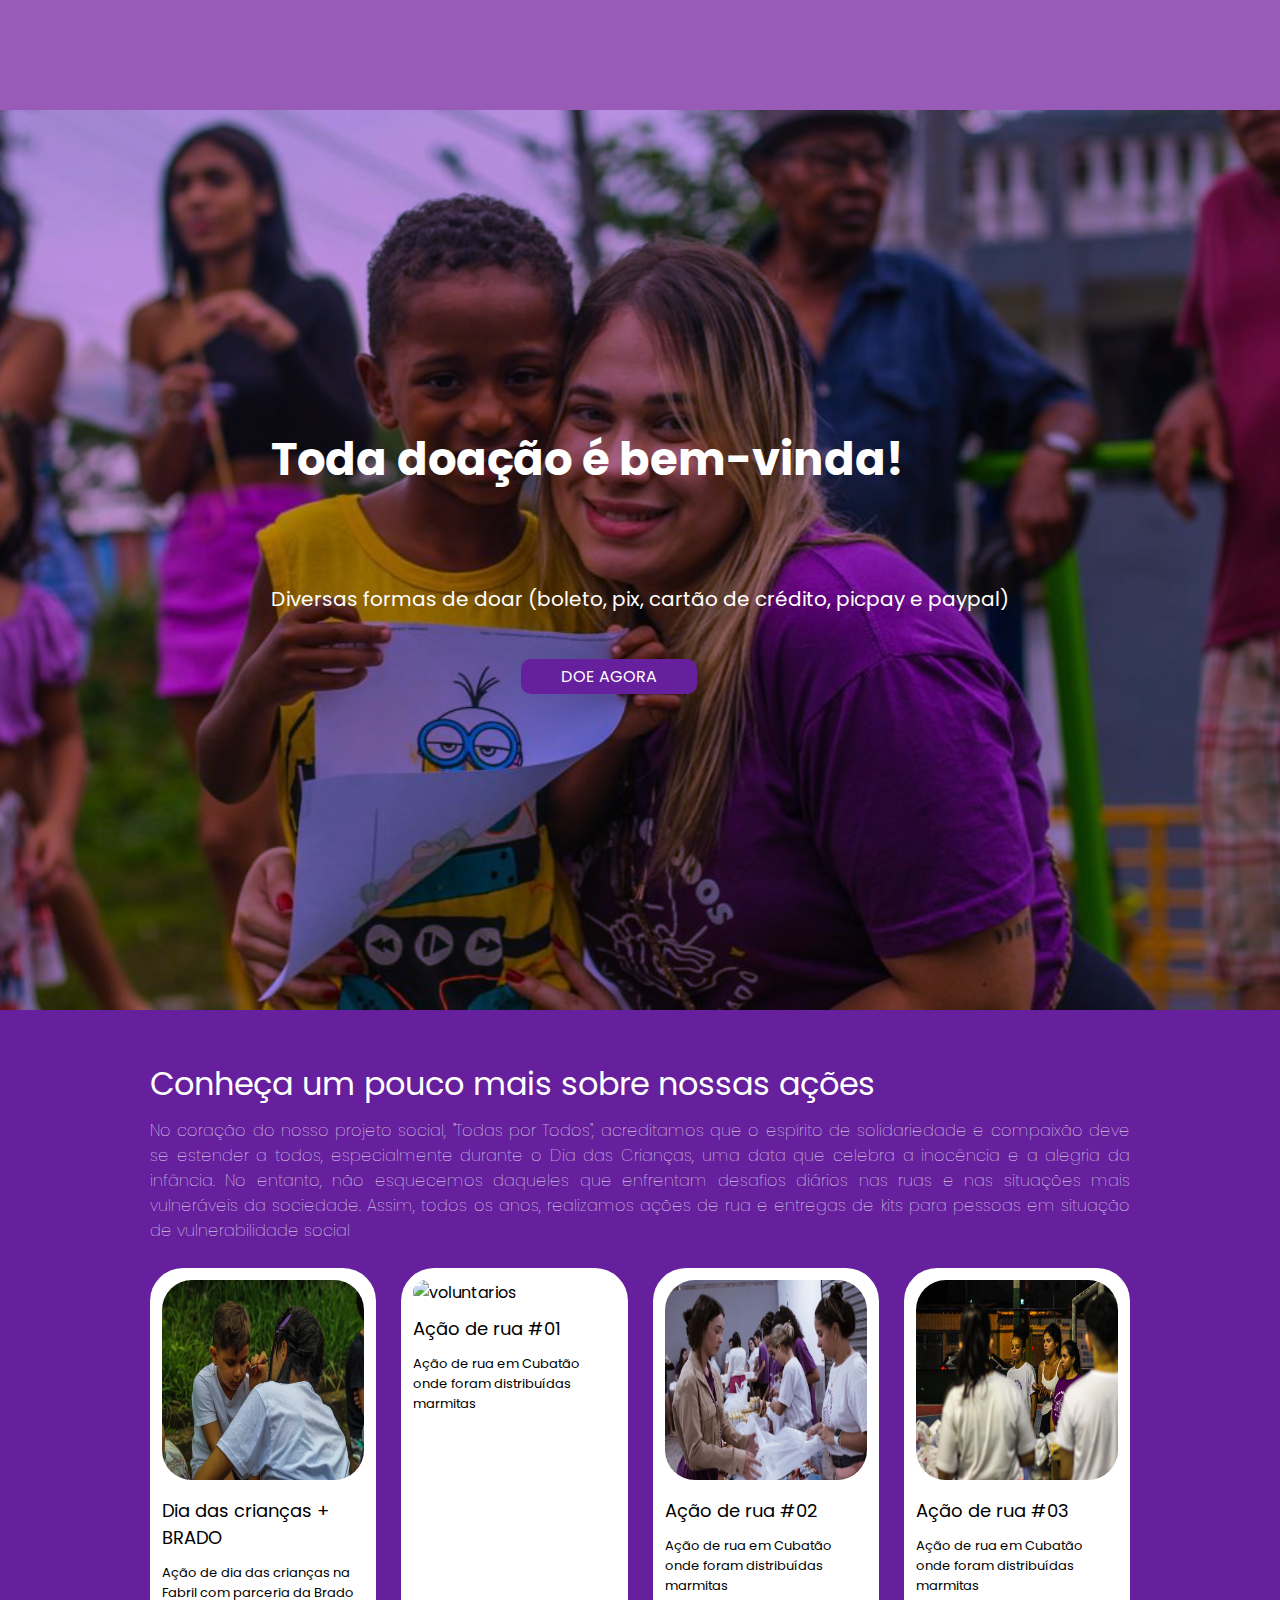
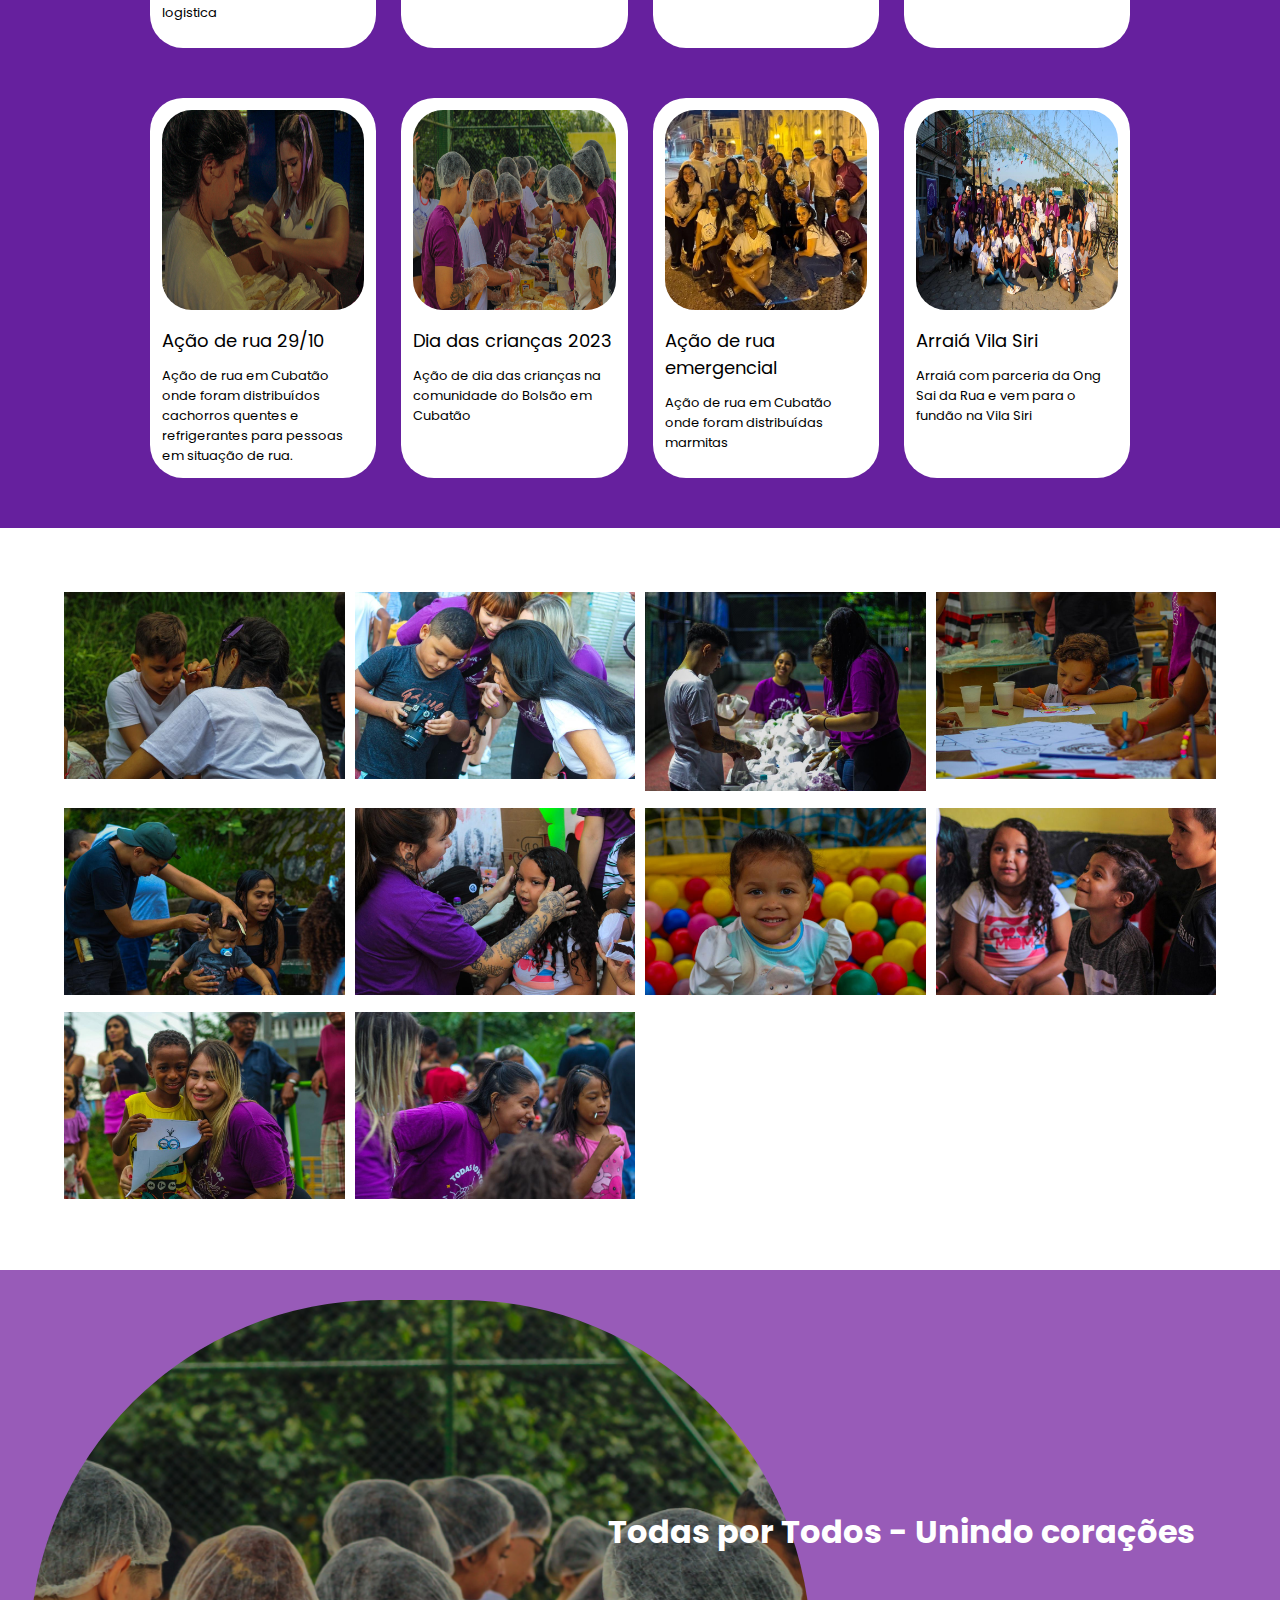
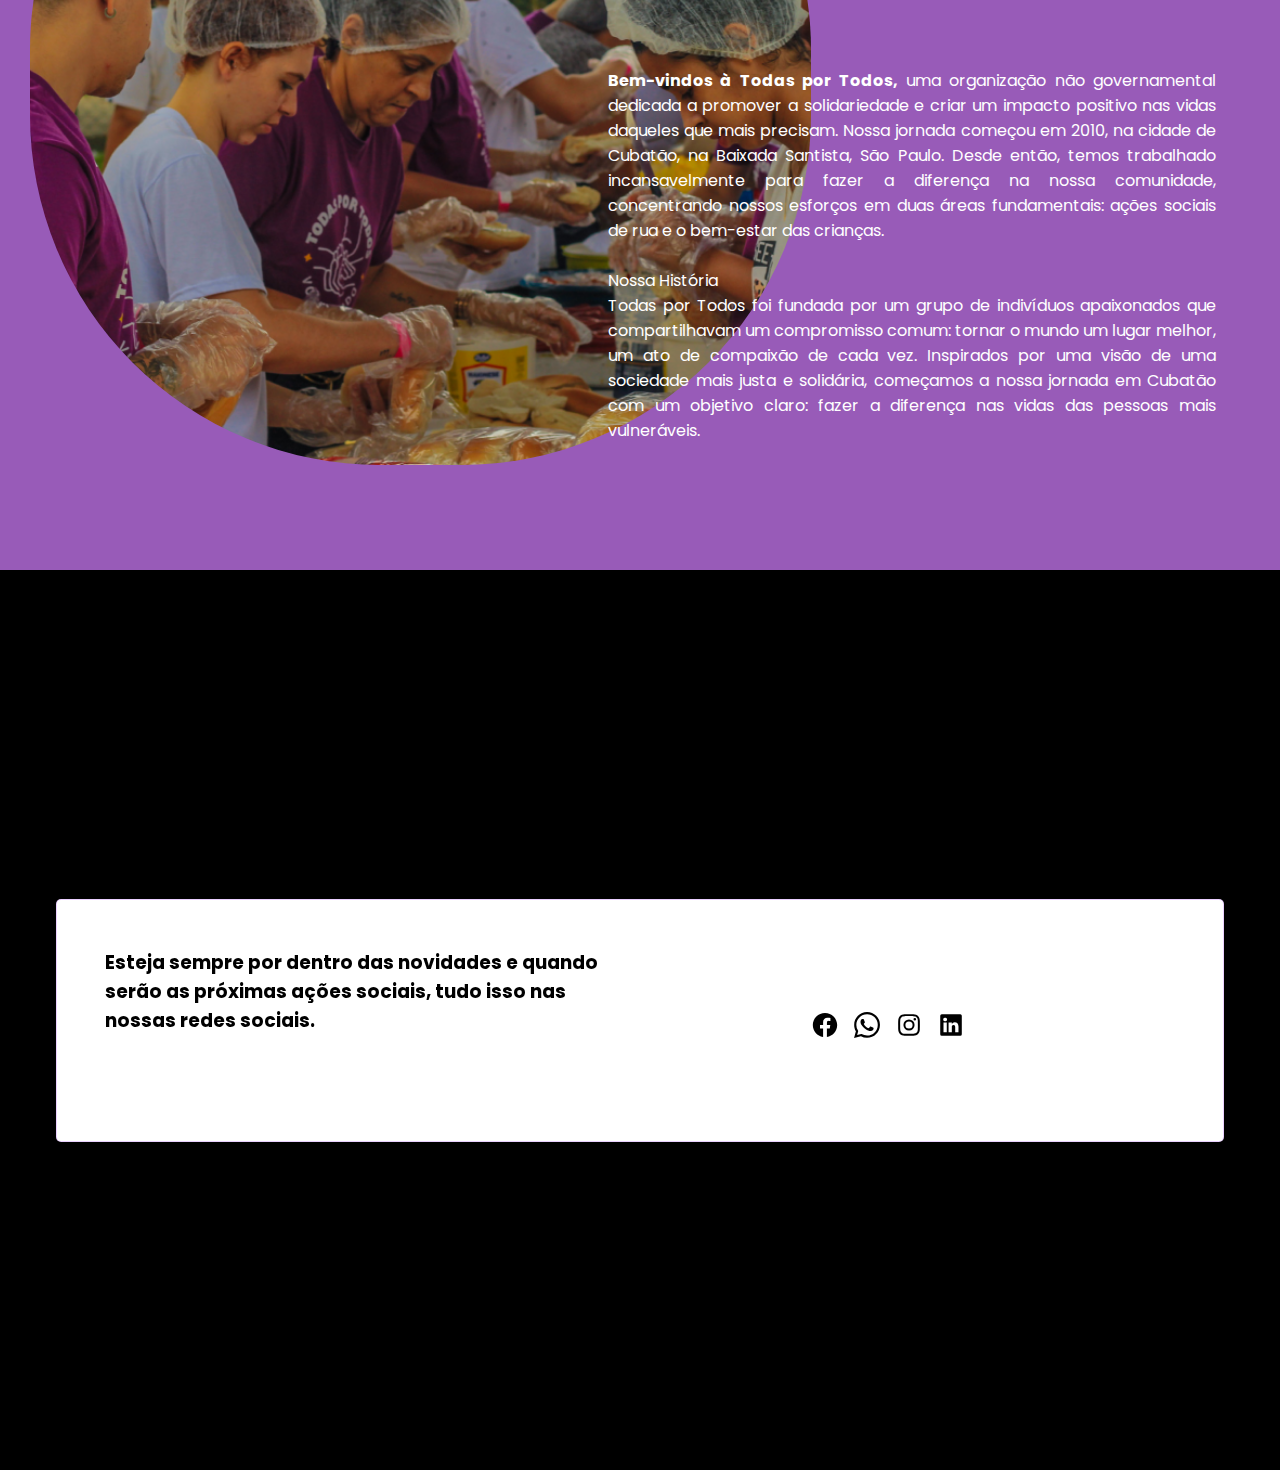
==== commit c103179b: "atualização no footer e form de contato" ====
--- a/index.html
+++ b/index.html
@@ -16,6 +16,7 @@
     <a href="index.html">Principal</a>
     <a href="#cont-page">Contato</a>
     <a href="#sobre">Sobre nós</a>
+    <a href="#volunter">Seja um voluntário</a>
     <a href="#donate">Doações</a>
 
   </header>
@@ -31,13 +32,16 @@
     <div class="ui-container cont-fund">
       <div class="container">
         <section class="contato">
-          <form  action='mailto:projetotodasportodos@gmail.com' method='POST' enctype="text/plain" class="conteudo-form">
+          <form
+  action="https://formspree.io/f/mgegjlnd"
+  method="POST"
+ enctype="text/plain" class="conteudo-form">
             <h1 class="gradient">Entre em contato conosco!</h1>
             <a>Por favor preencha com seus dados</a>
-            <input class="ui-input ui-input-1" type="text" placeholder="Nome e sobrenome">
-            <input class="ui-input ui-input-1" type="tel" placeholder="Telefone">
-            <input class="ui-input ui-input-1" type="text" placeholder="Email">
-            <textarea class="box-text box-text-1" id="msg" name="msg" rows="4" cols="50"
+            <input class="ui-input ui-input-1" type="name" placeholder="Nome e sobrenome">
+            <input class="ui-input ui-input-1" type="name" placeholder="Telefone">
+            <input class="ui-input ui-input-1" type="name" placeholder="Email">
+            <textarea class="box-text box-text-1" id="msg" name="message" rows="4" cols="50"
               placeholder="Escreva sua mensagem e entraremos em contato"></textarea>
             <article class="formula-button">
               <button class="ui-button ui-button-1">Enviar</button>
@@ -68,7 +72,7 @@
   <!--sobre-->
 
   <div class="background">
-    <div id="sobre">
+    <div id="#sobre">
       <div class="text-container">
         <h1>Conheça um pouco mais sobre nossas ações</h1>
         <p>
@@ -218,23 +222,23 @@
           <div class="layout_item w-25">
             <ul class="flex">
               <li>
-                <a href="#">
+                <a href="https://www.facebook.com/profile.php?id=100089227661691&mibextid=LQQJ4d">
                   <svg fill="#000000" width="26px" height="26px" viewBox="0 0 1.04 1.04" version="1.1" xmlns="http://www.w3.org/2000/svg"><title>facebook</title><path d="M1.007 0.523C1.007 0.254 0.789 0.036 0.52 0.036S0.033 0.254 0.033 0.523c0 0.242 0.177 0.443 0.408 0.481l0.003 0V0.664H0.32v-0.141h0.124v-0.107a0.172 0.172 0 0 1 0.185 -0.19l-0.001 0c0.039 0.001 0.077 0.004 0.113 0.01l-0.004 -0.001v0.12h-0.061a0.07 0.07 0 0 0 -0.079 0.076l0 0v0.091h0.135l-0.022 0.141h-0.114v0.341c0.234 -0.038 0.411 -0.239 0.411 -0.481"/></svg>
                 </a>
               </li>
               <li>
-                <a href="#">
+                <a href="https://chat.whatsapp.com/KKxqivG2NCUG9W3FLQvHhB">
                   <svg width="26px" height="26px" viewBox="0 0 26 26" role="img" xmlns="http://www.w3.org/2000/svg"><title>WhatsApp icon</title><path d="M18.928 15.581c-0.322 -0.162 -1.905 -0.94 -2.199 -1.047 -0.296 -0.108 -0.51 -0.161 -0.726 0.163 -0.214 0.322 -0.831 1.046 -1.019 1.261s-0.376 0.241 -0.697 0.082c-0.322 -0.163 -1.359 -0.501 -2.589 -1.598 -0.956 -0.853 -1.604 -1.907 -1.791 -2.23 -0.188 -0.322 -0.02 -0.496 0.141 -0.656 0.145 -0.144 0.323 -0.376 0.483 -0.564s0.215 -0.323 0.323 -0.539 0.054 -0.402 -0.027 -0.564 -0.725 -1.747 -0.993 -2.391c-0.262 -0.627 -0.527 -0.541 -0.725 -0.552a13.929 13.929 0 0 0 -0.618 -0.011c-0.215 0 -0.564 0.08 -0.858 0.403 -0.294 0.322 -1.126 1.1 -1.126 2.685s1.153 3.114 1.314 3.33 2.27 3.466 5.5 4.861a17.643 17.643 0 0 0 1.835 0.677c0.772 0.246 1.474 0.212 2.027 0.128 0.618 -0.092 1.905 -0.779 2.173 -1.531s0.268 -1.397 0.188 -1.531 -0.294 -0.215 -0.618 -0.376m-5.873 8.02h-0.005a10.679 10.679 0 0 1 -5.451 -1.493l-0.391 -0.232 -4.053 1.064 1.081 -3.952 -0.254 -0.405a10.679 10.679 0 0 1 -1.636 -5.699C2.345 6.978 7.149 2.175 13.056 2.175c2.86 0 5.549 1.116 7.571 3.139a10.641 10.641 0 0 1 3.134 7.577c-0.004 5.904 -4.807 10.707 -10.709 10.707M22.165 3.777A12.814 12.814 0 0 0 13.054 0C5.953 0 0.174 5.779 0.17 12.883c0 2.27 0.592 4.487 1.721 6.441L0.062 26l6.831 -1.792a12.907 12.907 0 0 0 6.156 1.568h0.006c7.1 0 12.881 -5.779 12.884 -12.884a12.814 12.814 0 0 0 -3.77 -9.114"/></svg>
                 </a>
               </li>
               <li>
-                <a href="#">
+                <a href="https://www.instagram.com/todasportodos?igsh=bXp6NXRqMnd1dHk4">
                   <svg fill="#000000" width="26px" height="26px" viewBox="0 0 0.78 0.78" xmlns="http://www.w3.org/2000/svg" data-name="Layer 1"><path d="M0.564 0.177a0.039 0.039 0 1 0 0.039 0.039 0.039 0.039 0 0 0 -0.039 -0.039m0.149 0.079a0.247 0.247 0 0 0 -0.015 -0.079 0.159 0.159 0 0 0 -0.038 -0.058 0.153 0.153 0 0 0 -0.058 -0.037 0.237 0.237 0 0 0 -0.079 -0.015C0.489 0.065 0.478 0.065 0.39 0.065s-0.099 0 -0.134 0.002a0.237 0.237 0 0 0 -0.079 0.015 0.156 0.156 0 0 0 -0.058 0.037 0.153 0.153 0 0 0 -0.037 0.058 0.237 0.237 0 0 0 -0.015 0.079C0.065 0.291 0.065 0.302 0.065 0.39s0 0.099 0.002 0.134a0.237 0.237 0 0 0 0.015 0.079 0.153 0.153 0 0 0 0.037 0.058 0.156 0.156 0 0 0 0.058 0.037 0.237 0.237 0 0 0 0.079 0.015C0.291 0.715 0.302 0.715 0.39 0.715s0.099 0 0.134 -0.002a0.237 0.237 0 0 0 0.079 -0.015 0.153 0.153 0 0 0 0.058 -0.037 0.158 0.158 0 0 0 0.038 -0.058 0.247 0.247 0 0 0 0.015 -0.079c0 -0.034 0.002 -0.045 0.002 -0.134s0 -0.099 -0.002 -0.134M0.655 0.52a0.182 0.182 0 0 1 -0.011 0.06 0.099 0.099 0 0 1 -0.024 0.037 0.104 0.104 0 0 1 -0.037 0.024 0.182 0.182 0 0 1 -0.06 0.011c-0.033 0.002 -0.045 0.002 -0.13 0.002s-0.098 0 -0.13 -0.002a0.185 0.185 0 0 1 -0.063 -0.01 0.107 0.107 0 0 1 -0.036 -0.024 0.098 0.098 0 0 1 -0.024 -0.037 0.179 0.179 0 0 1 -0.013 -0.062c0 -0.033 -0.002 -0.045 -0.002 -0.13s0 -0.098 0.002 -0.13a0.179 0.179 0 0 1 0.011 -0.062A0.098 0.098 0 0 1 0.163 0.163a0.101 0.101 0 0 1 0.036 -0.026A0.185 0.185 0 0 1 0.26 0.125c0.033 0 0.045 -0.002 0.13 -0.002s0.098 0 0.13 0.002a0.182 0.182 0 0 1 0.06 0.011 0.099 0.099 0 0 1 0.039 0.026 0.101 0.101 0 0 1 0.024 0.036 0.182 0.182 0 0 1 0.011 0.062c0.002 0.033 0.002 0.045 0.002 0.13s0 0.098 -0.002 0.13M0.39 0.223A0.167 0.167 0 1 0 0.557 0.39 0.166 0.166 0 0 0 0.39 0.223m0 0.275A0.108 0.108 0 1 1 0.498 0.39 0.108 0.108 0 0 1 0.39 0.498"/></svg>
                 </a>
               </li>
             
               <li>
-                <a href="#">
+                <a href="https://www.linkedin.com/company/todas-por-todos/">
                   <svg fill="#000000" width="26px" height="26px" viewBox="0 0 0.78 0.78" xmlns="http://www.w3.org/2000/svg" data-name="Layer 1"><path d="M0.665 0.065H0.115a0.047 0.047 0 0 0 -0.048 0.046v0.557A0.047 0.047 0 0 0 0.115 0.715h0.551a0.047 0.047 0 0 0 0.048 -0.046V0.111A0.047 0.047 0 0 0 0.665 0.065M0.263 0.609h-0.098v-0.292h0.098ZM0.214 0.276a0.051 0.051 0 1 1 0 -0.101 0.051 0.051 0 1 1 0 0.101m0.4 0.333h-0.098v-0.157c0 -0.039 -0.014 -0.065 -0.049 -0.065A0.054 0.054 0 0 0 0.418 0.422a0.065 0.065 0 0 0 -0.003 0.024v0.163h-0.098v-0.292h0.098V0.358a0.098 0.098 0 0 1 0.088 -0.049c0.065 0 0.112 0.042 0.112 0.132Z"/></svg>  
                 </a>
               </li>
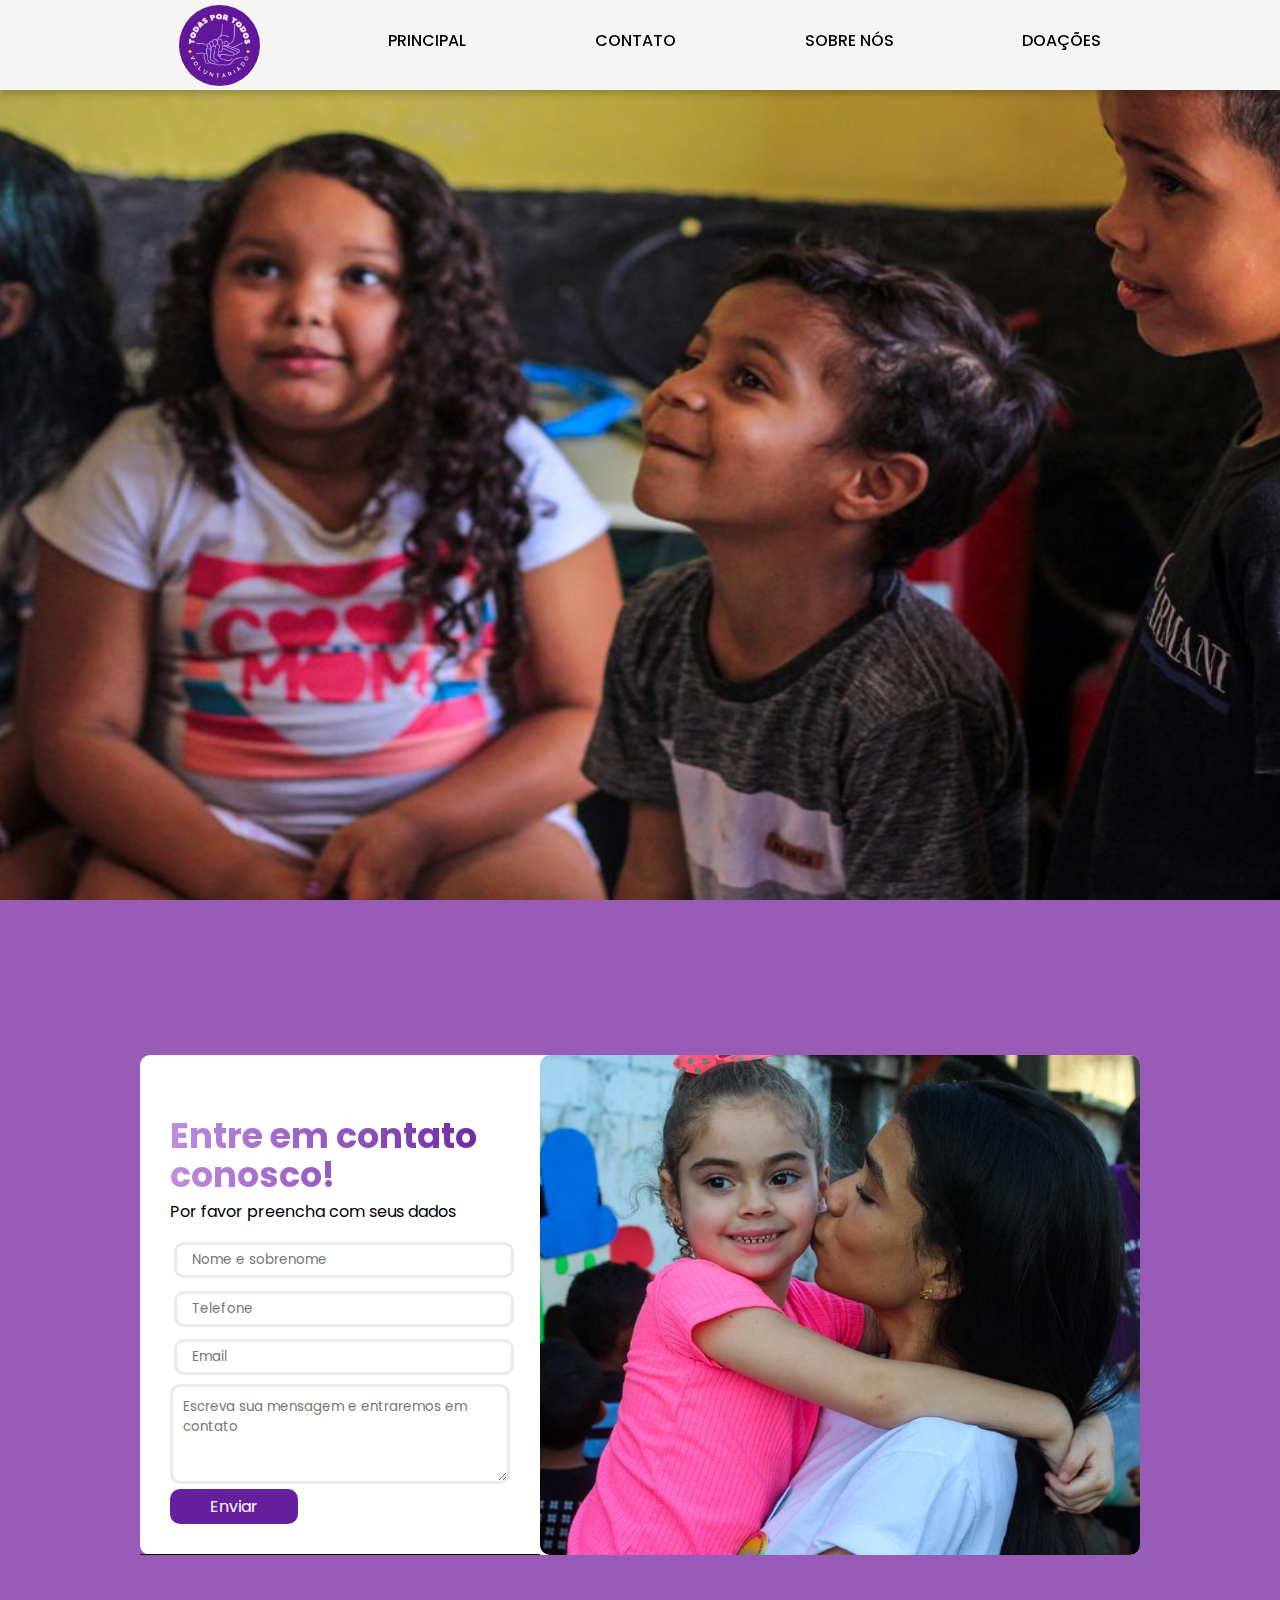
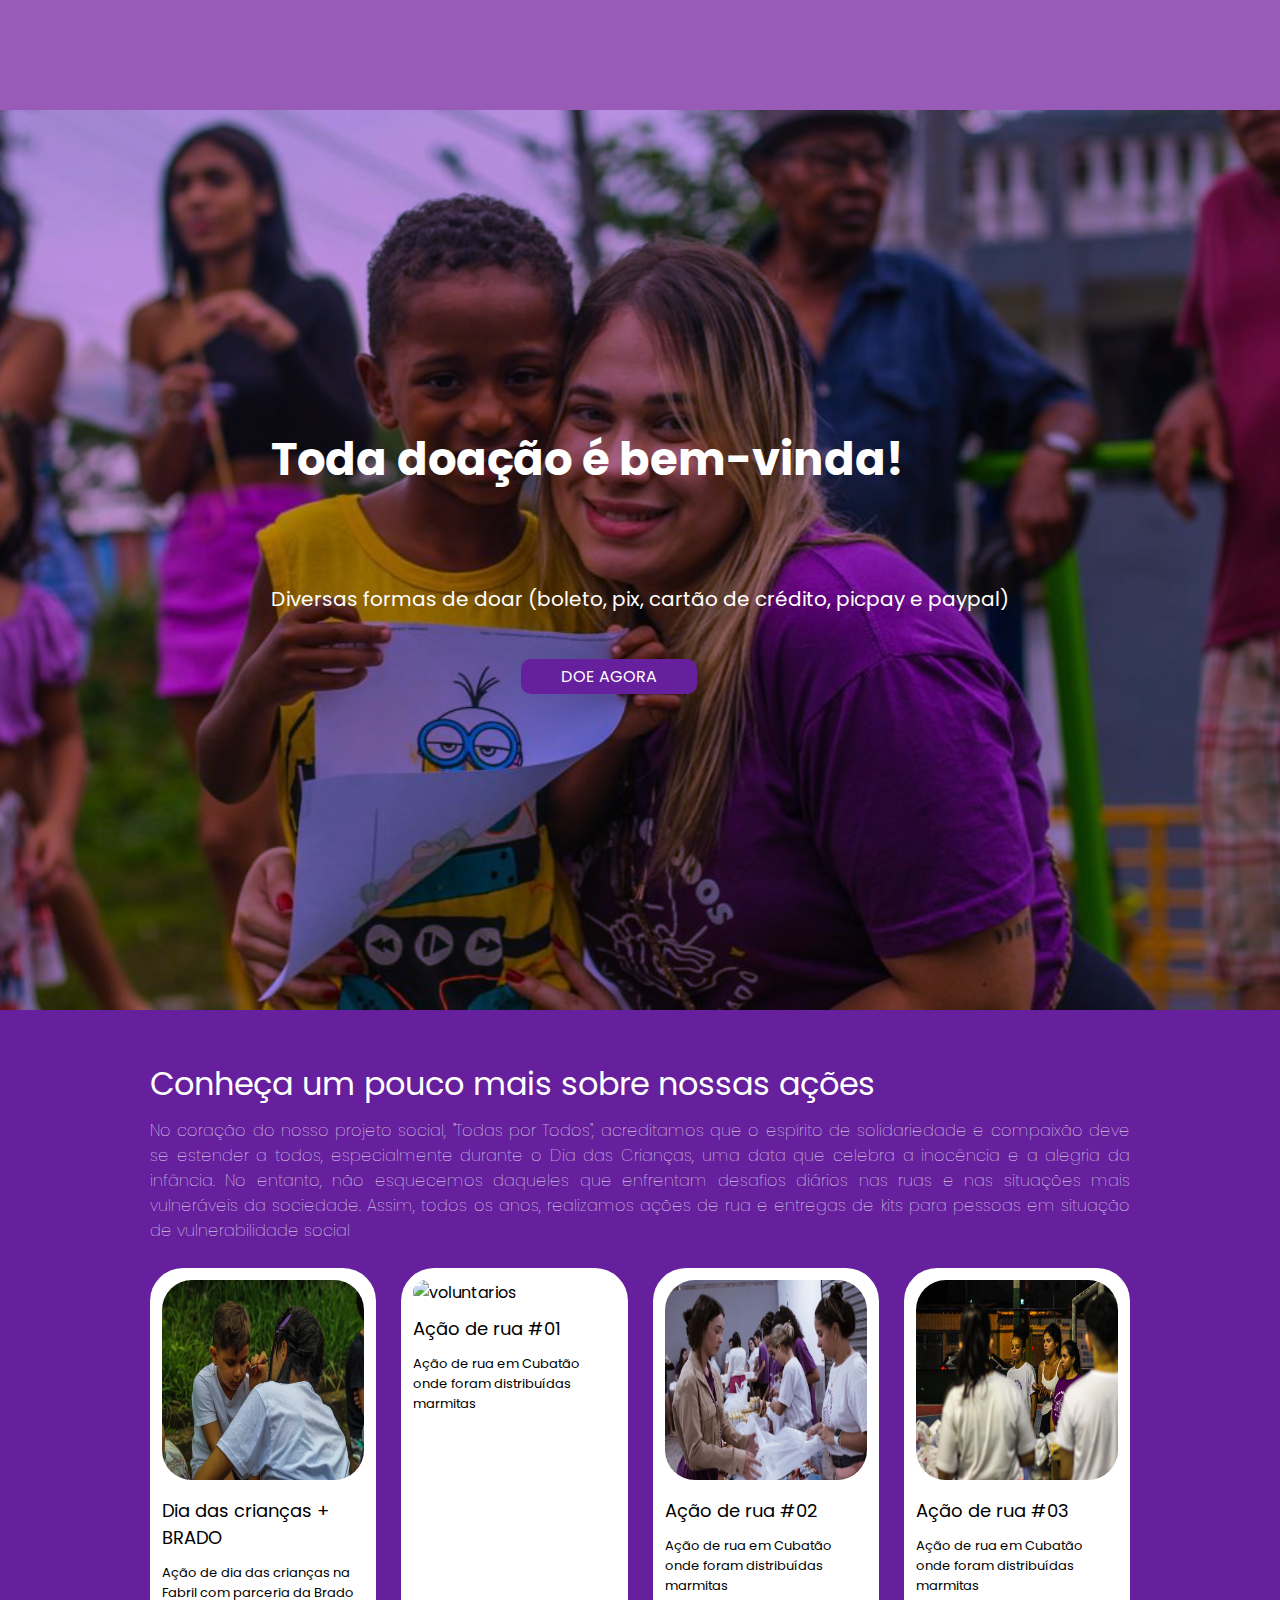
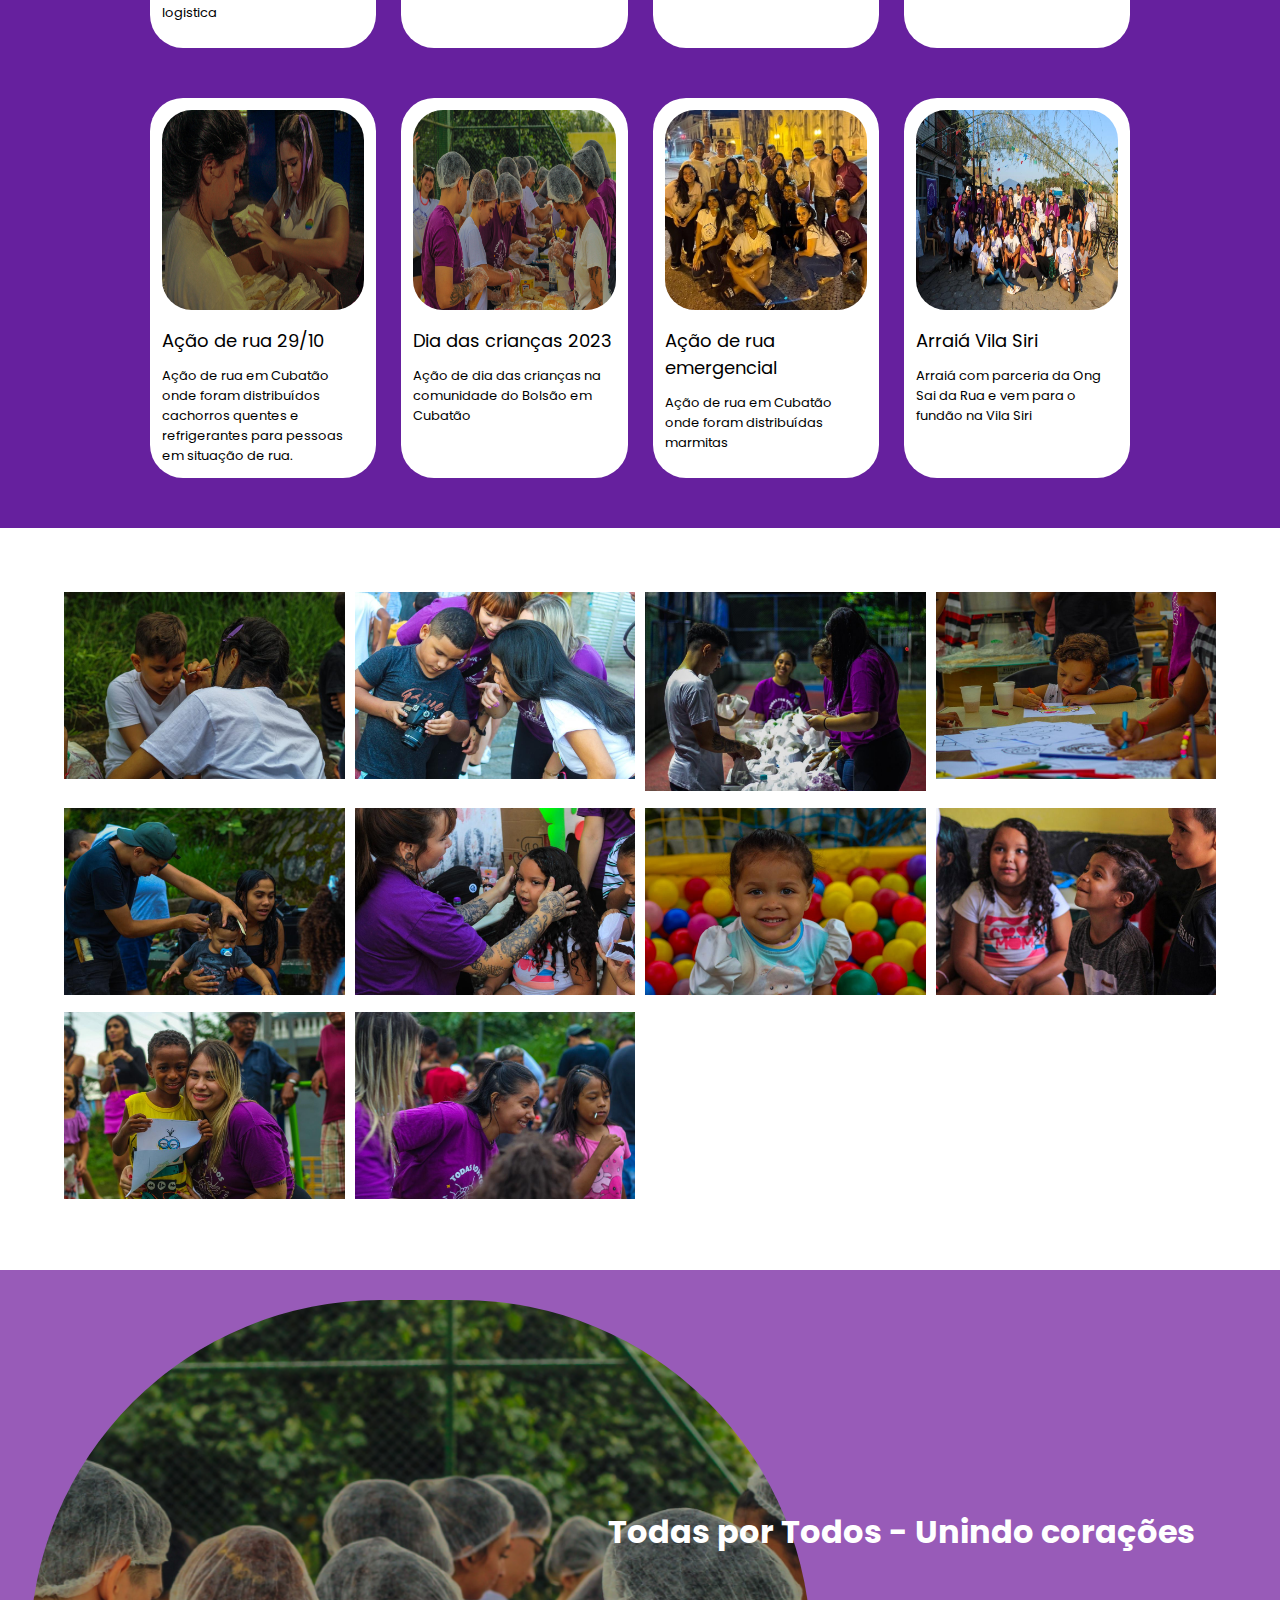
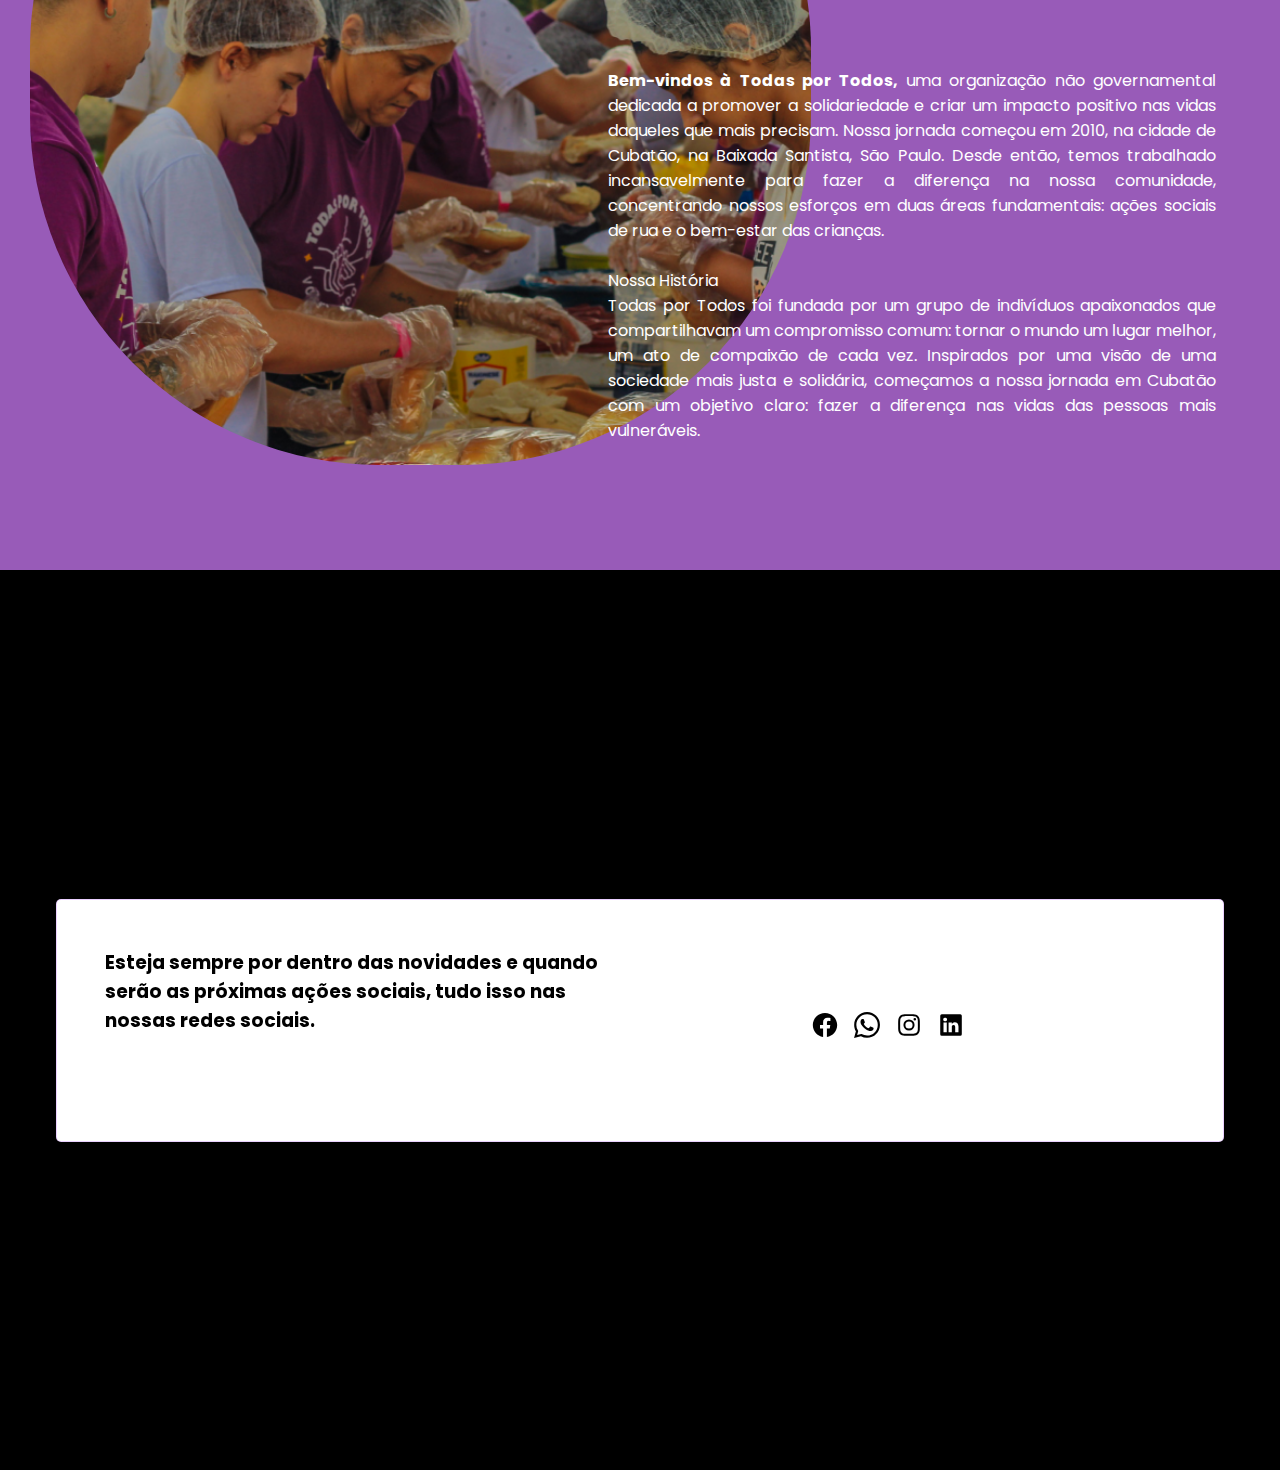
==== commit debbb7a5: "atualização no footer e form de contato" ====
--- a/index.html
+++ b/index.html
@@ -16,7 +16,6 @@
     <a href="index.html">Principal</a>
     <a href="#cont-page">Contato</a>
     <a href="#sobre">Sobre nós</a>
-    <a href="#volunter">Seja um voluntário</a>
     <a href="#donate">Doações</a>
 
   </header>
@@ -72,7 +71,7 @@
   <!--sobre-->
 
   <div class="background">
-    <div id="#sobre">
+    <div id="sobre">
       <div class="text-container">
         <h1>Conheça um pouco mais sobre nossas ações</h1>
         <p>
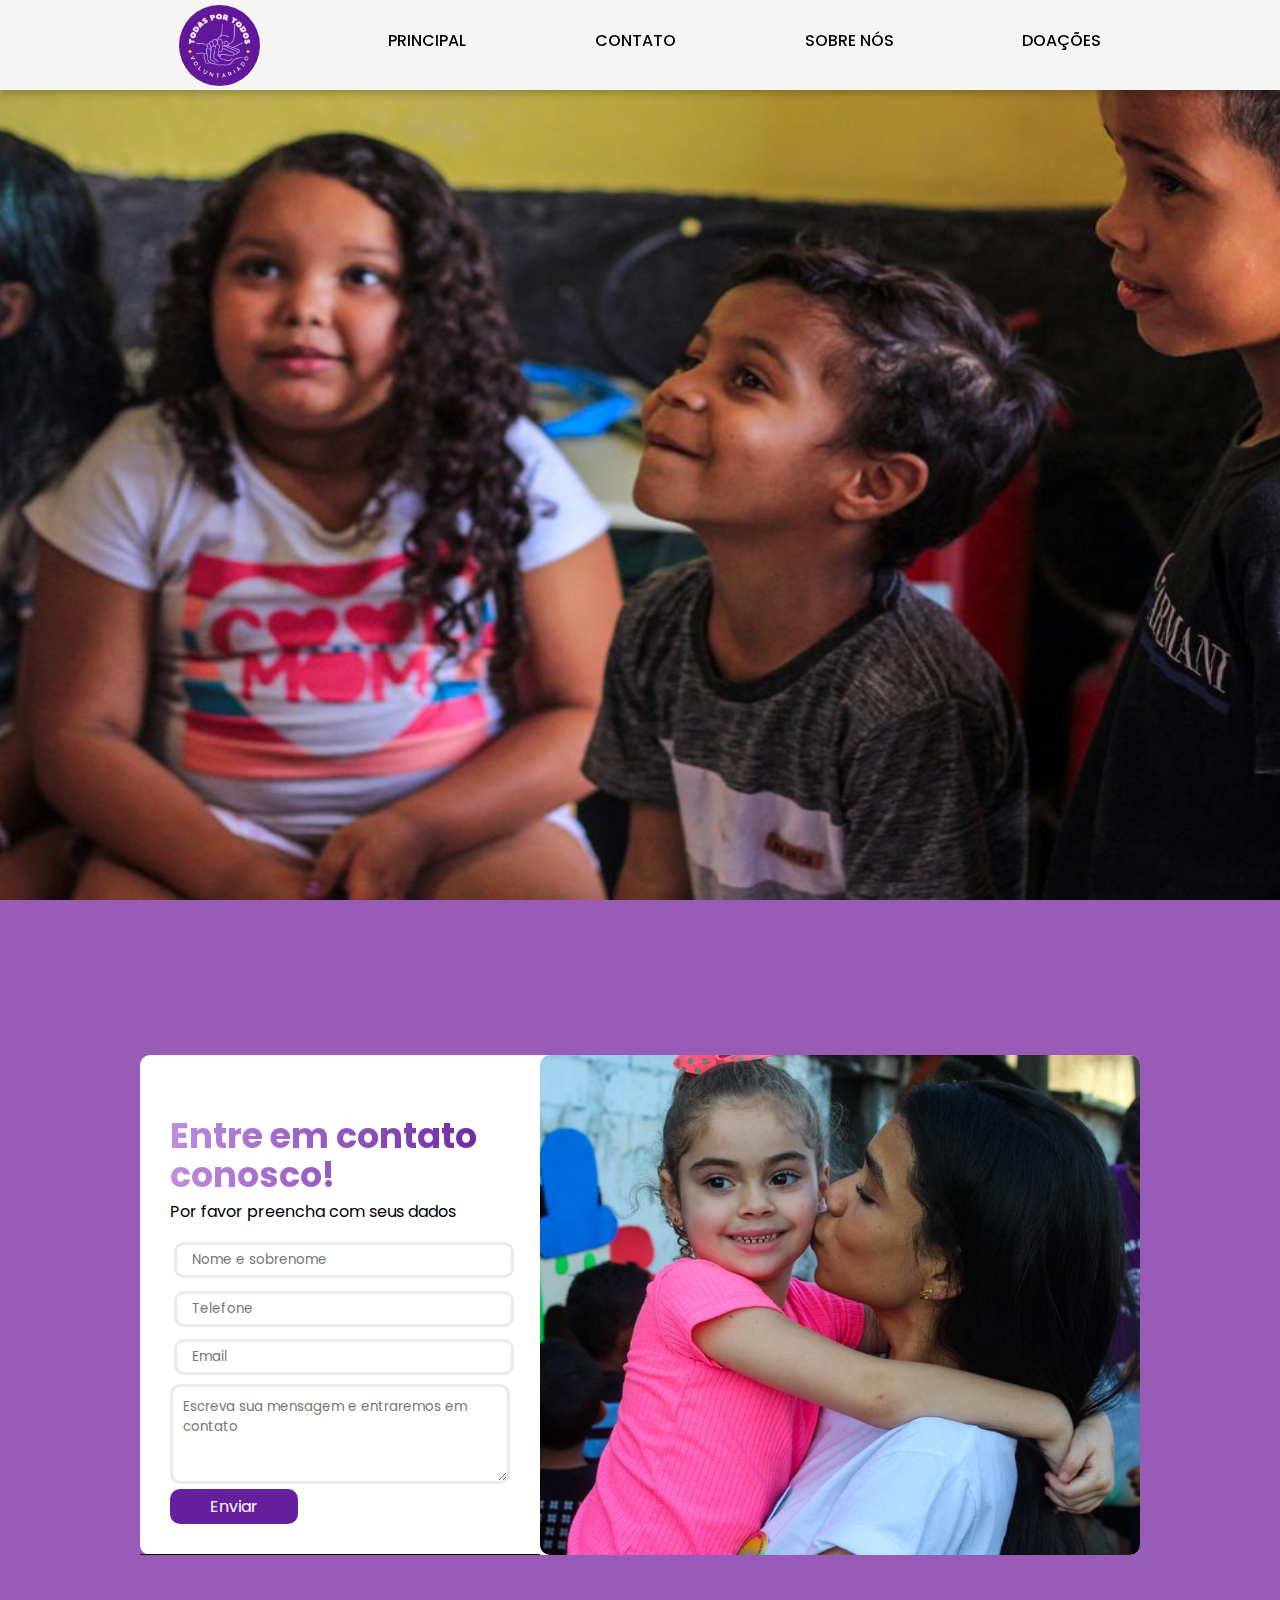
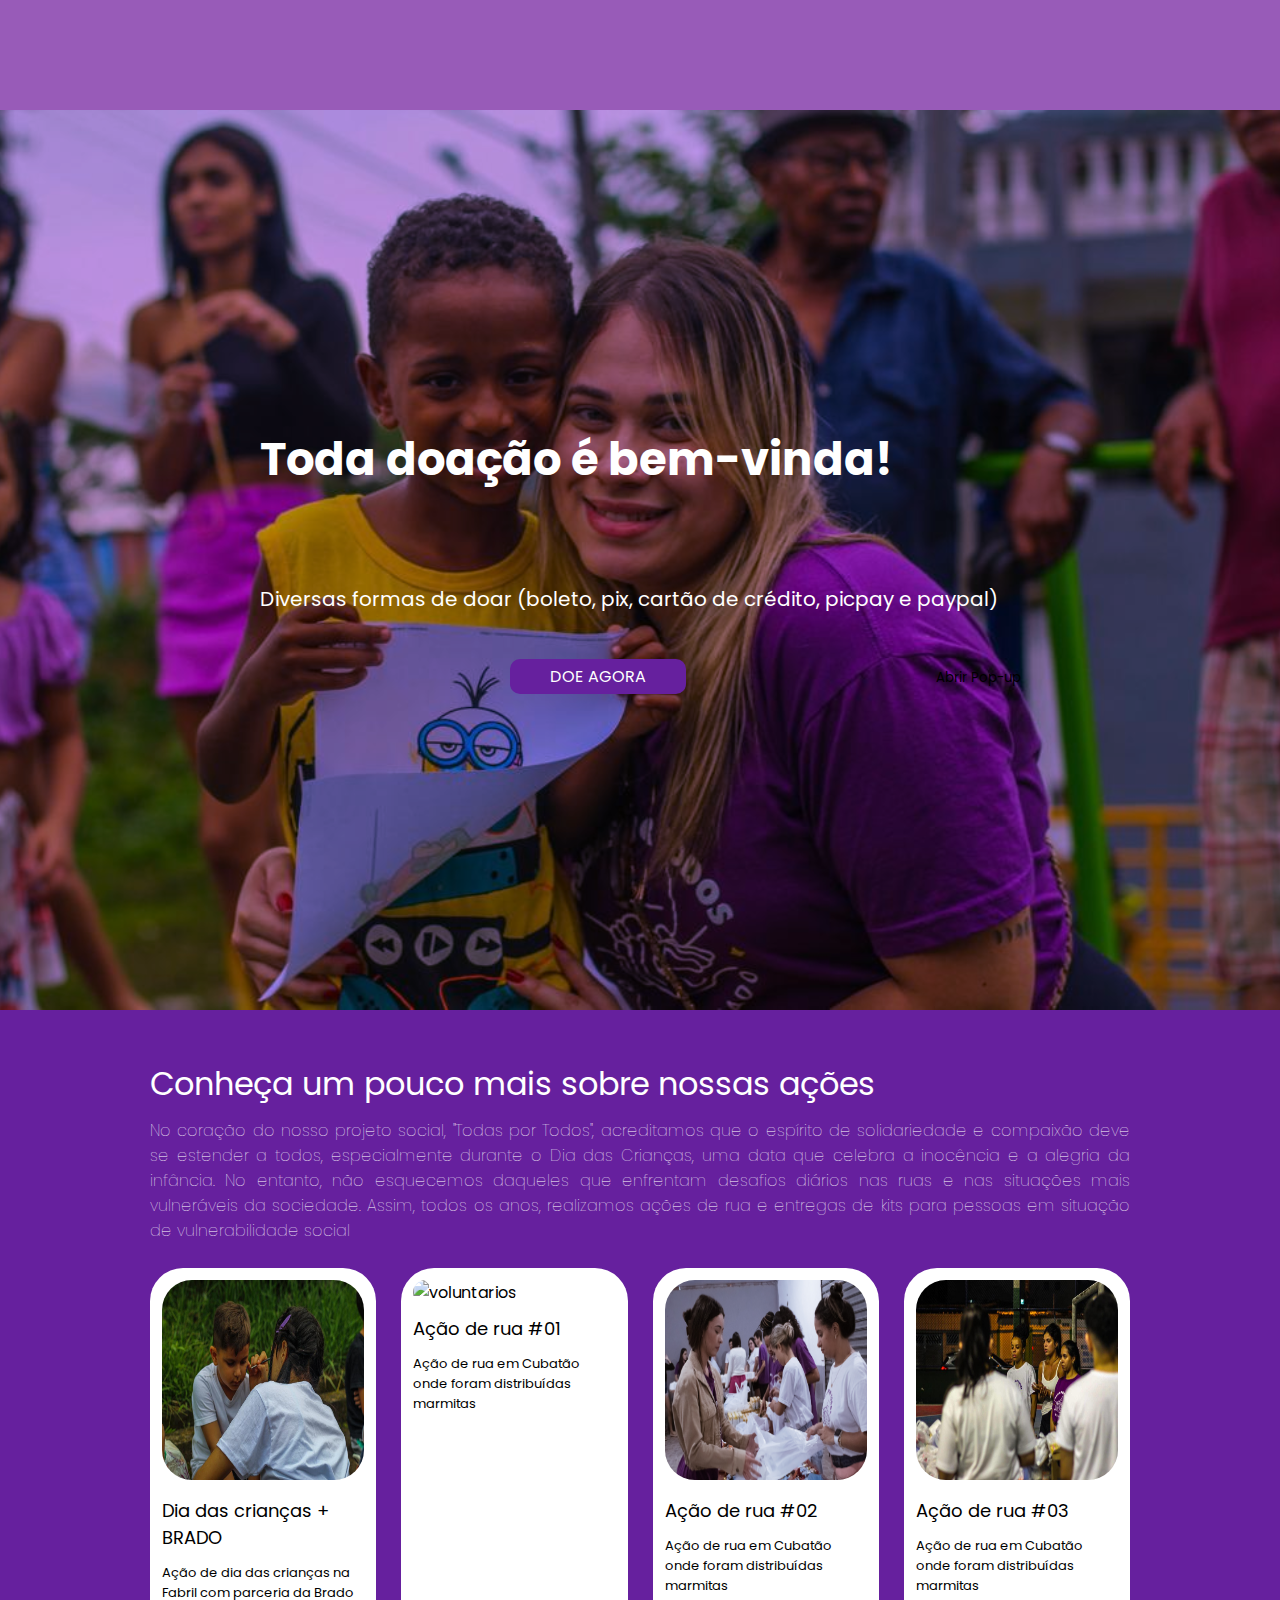
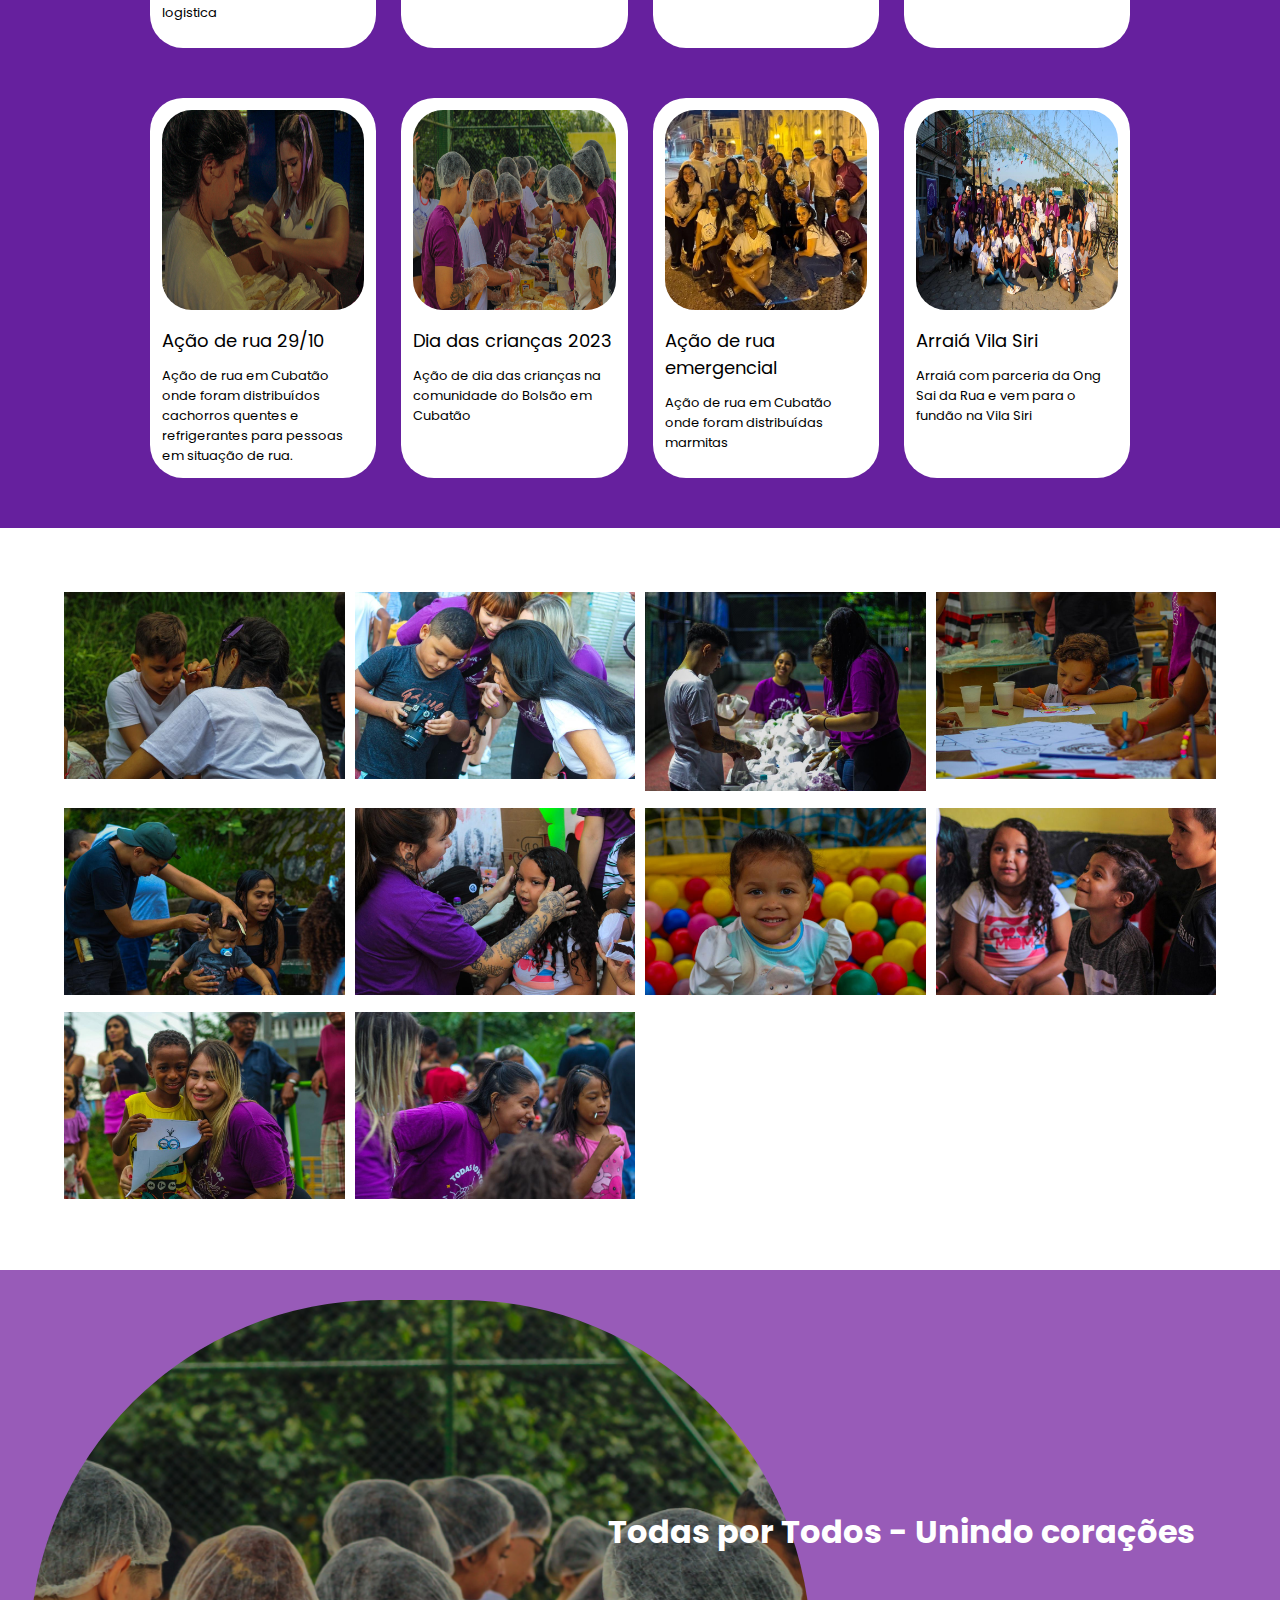
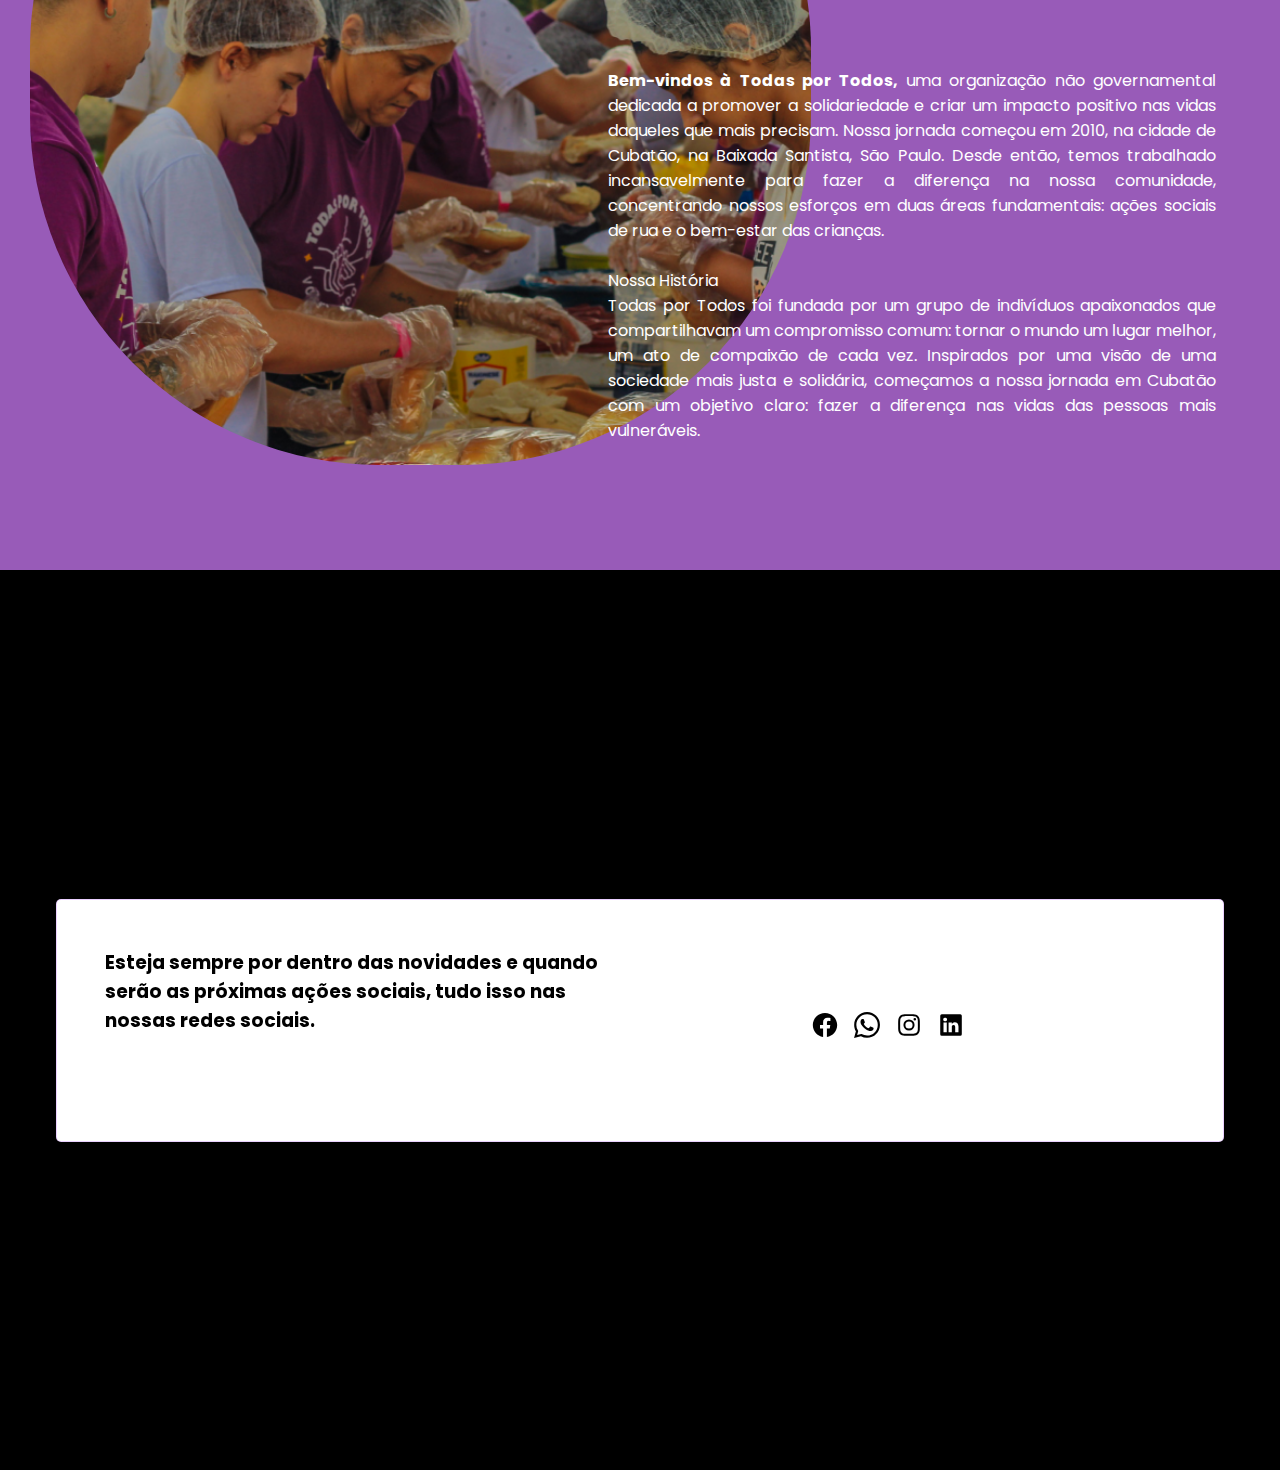
==== commit 3dd660ec: "pop-uo doação" ====
--- a/index.html
+++ b/index.html
@@ -40,7 +40,9 @@
             <input class="ui-input ui-input-1" type="name" placeholder="Nome e sobrenome">
             <input class="ui-input ui-input-1" type="name" placeholder="Telefone">
             <input class="ui-input ui-input-1" type="name" placeholder="Email">
-            <textarea class="box-text box-text-1" id="msg" name="message" rows="4" cols="50"
+            <textarea class="box-text box-text-1" id="msg" 
+            
+            type="message" name="message" rows="4" cols="50"
               placeholder="Escreva sua mensagem e entraremos em contato"></textarea>
             <article class="formula-button">
               <button class="ui-button ui-button-1">Enviar</button>
@@ -61,8 +63,21 @@
         paypal)
       </p>
 
-      <button class="ui-button ui-button-1 botao" type="button" onclick="donateProcess()">
+      <button class="ui-button ui-button-1 botao" id="openModalBtn" type="button" onclick="donateProcess()">
         DOE AGORA
+        <button id="openModalBtn">Abrir Pop-up</button>
+
+<!-- O Modal -->
+<div id="myModal" class="modal">
+
+    <!-- Conteúdo do Modal -->
+    <div class="modal-content">
+        <span class="close">&times;</span>
+        <img src="./src/assets/images/image.png">
+    </div>
+
+</div>
+      
       </button>
 
     </div>
@@ -246,7 +261,34 @@
         </div>
       </div>
     </div><br>
-
+    <script>
+      // Pega o modal
+      var modal = document.getElementById("myModal");
+  
+      // Pega o botão que abre o modal
+      var btn = document.getElementById("openModalBtn");
+  
+      // Pega o elemento <span> que fecha o modal
+      var span = document.getElementsByClassName("close")[0];
+  
+      // Quando o usuário clica no botão, abre o modal 
+      btn.onclick = function() {
+          modal.style.display = "block";
+      }
+  
+      // Quando o usuário clica no <span> (x), fecha o modal
+      span.onclick = function() {
+          modal.style.display = "none";
+      }
+  
+      // Quando o usuário clica em qualquer lugar fora do modal, fecha o modal
+      window.onclick = function(event) {
+          if (event.target == modal) {
+              modal.style.display = "none";
+          }
+      }
+  </script>
+</div>
   </div>
 </footer>
 
--- a/src/styles/style.css
+++ b/src/styles/style.css
@@ -531,3 +531,39 @@
   height: auto;
 }
 
+.modal {
+  display: none; /* Esconde o modal por padrão */
+  position: fixed; /* Fica fixo na tela */
+  z-index: 1; /* Fica na frente de outros elementos */
+  left: 0;
+  top: 0;
+  width: 100%;
+  height: 100%;
+  overflow: auto; /* Ativa o scroll se necessário */
+  background-color: rgb(0, 0, 0); /* Fundo preto */
+  background-color: rgba(0, 0, 0, 0.4); /* Fundo preto com transparência */
+}
+
+/* Estilos para o conteúdo do modal */
+.modal-content {
+  background-color: #631C9B;
+  margin: 15% auto;
+  align-items: center;
+  width: 40%; /* Largura do modal */
+}
+
+
+/* Estilos para o botão de fechar */
+.close {
+  color: #aaa;
+  float: right;
+  font-size: 28px;
+  font-weight: bold;
+}
+
+.close:hover,
+.close:focus {
+  color: black;
+  text-decoration: none;
+  cursor: pointer;
+}
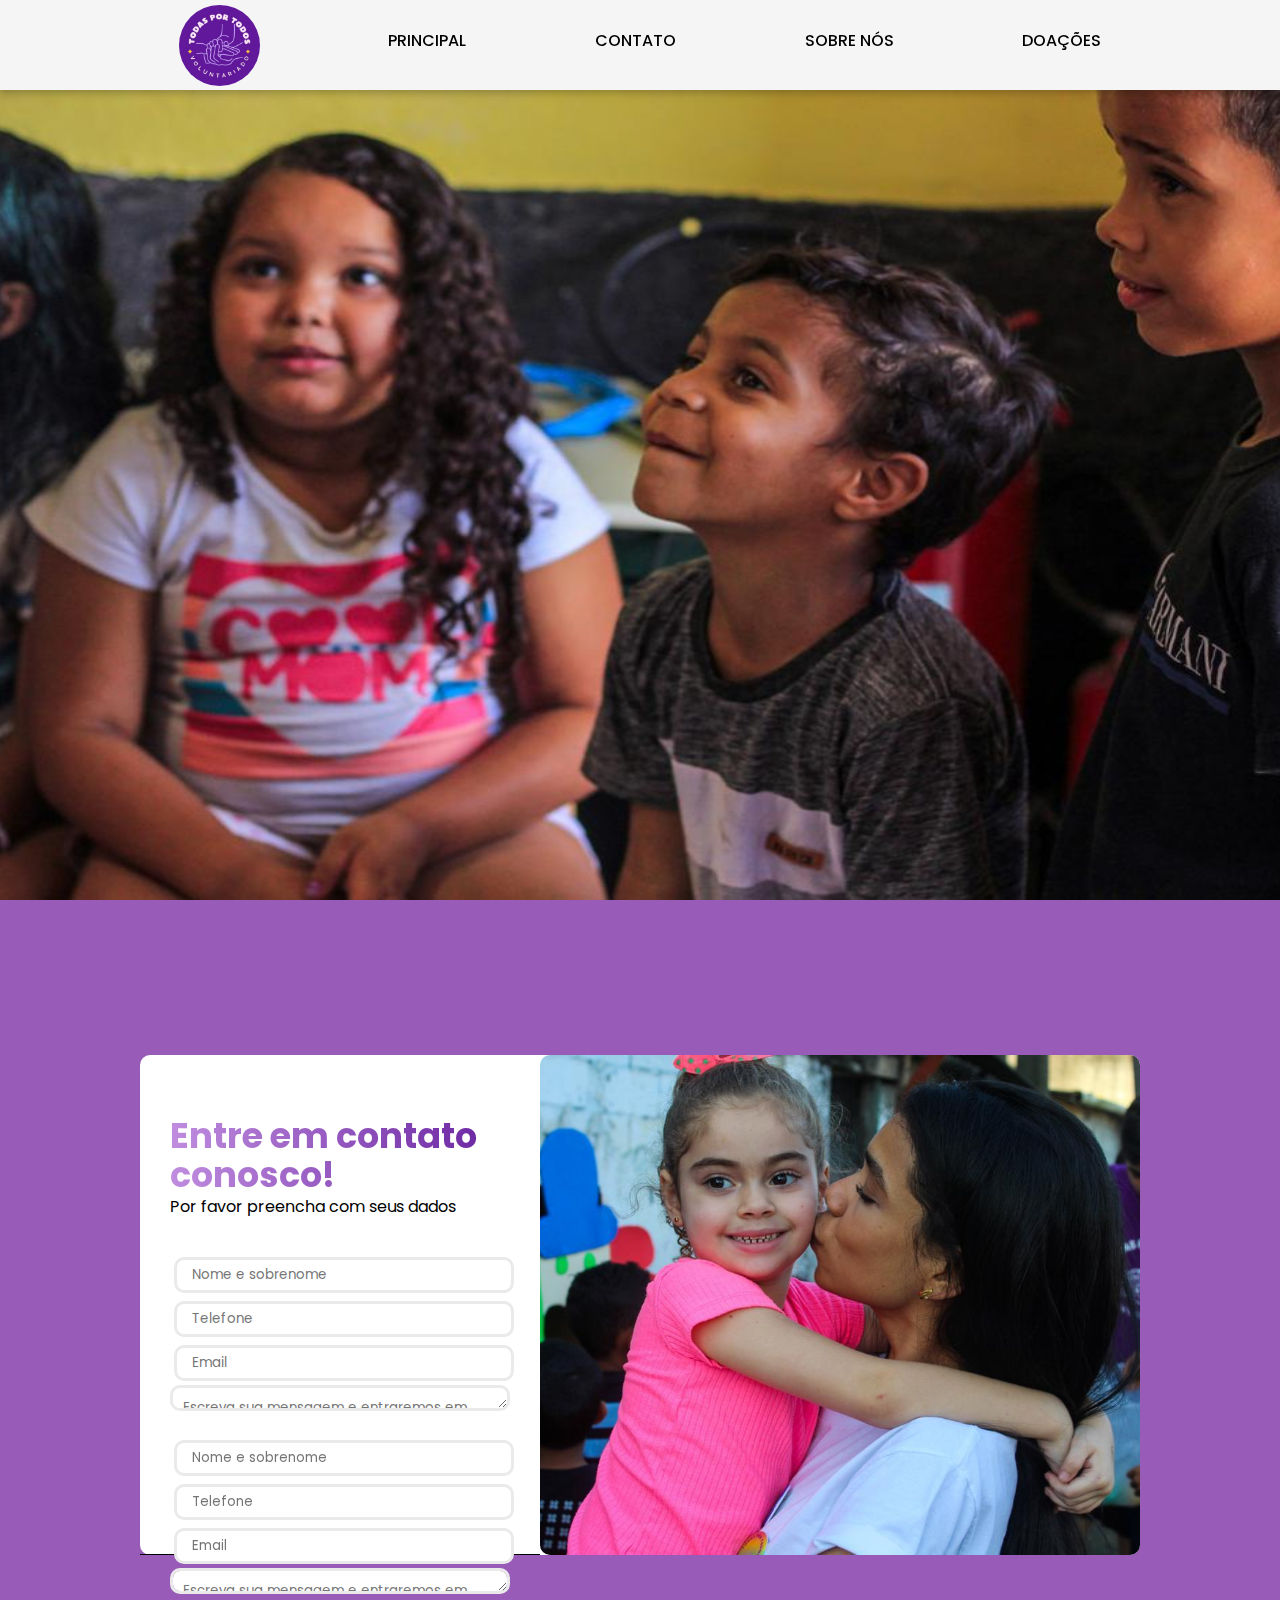
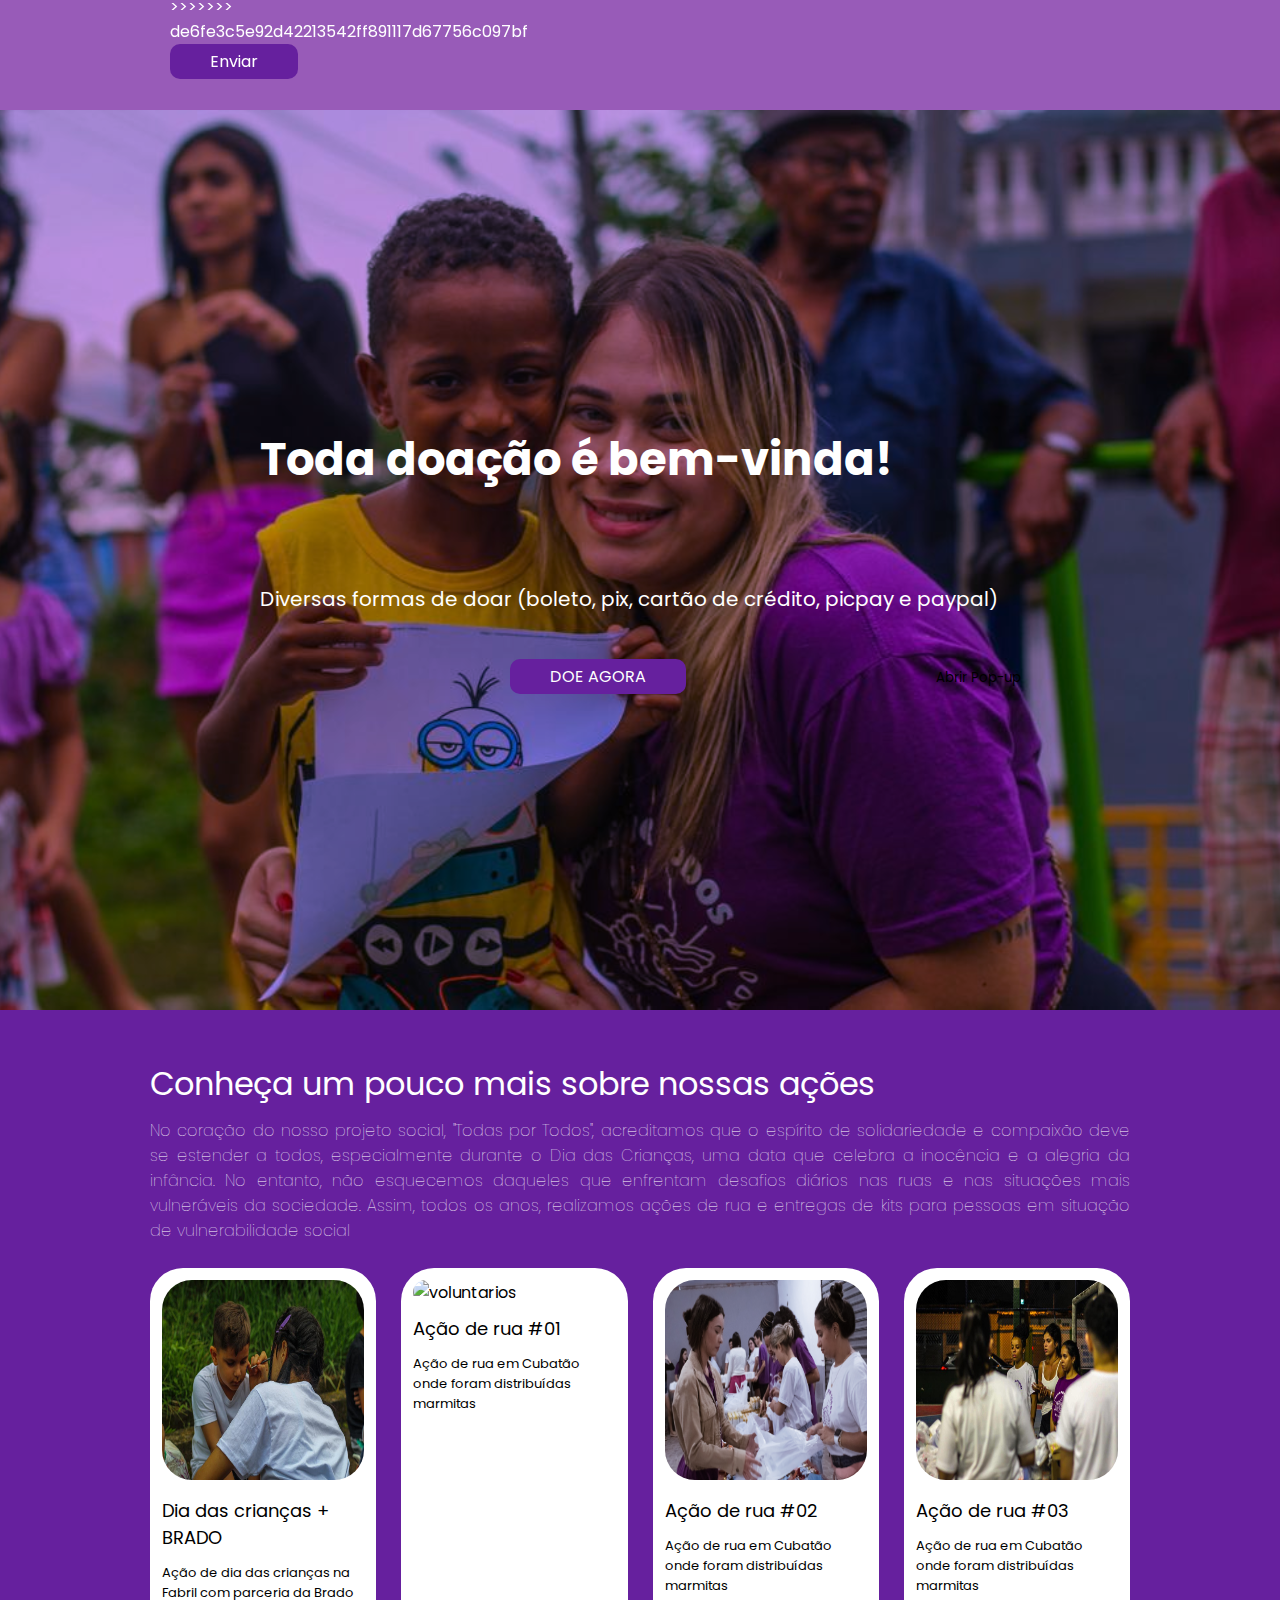
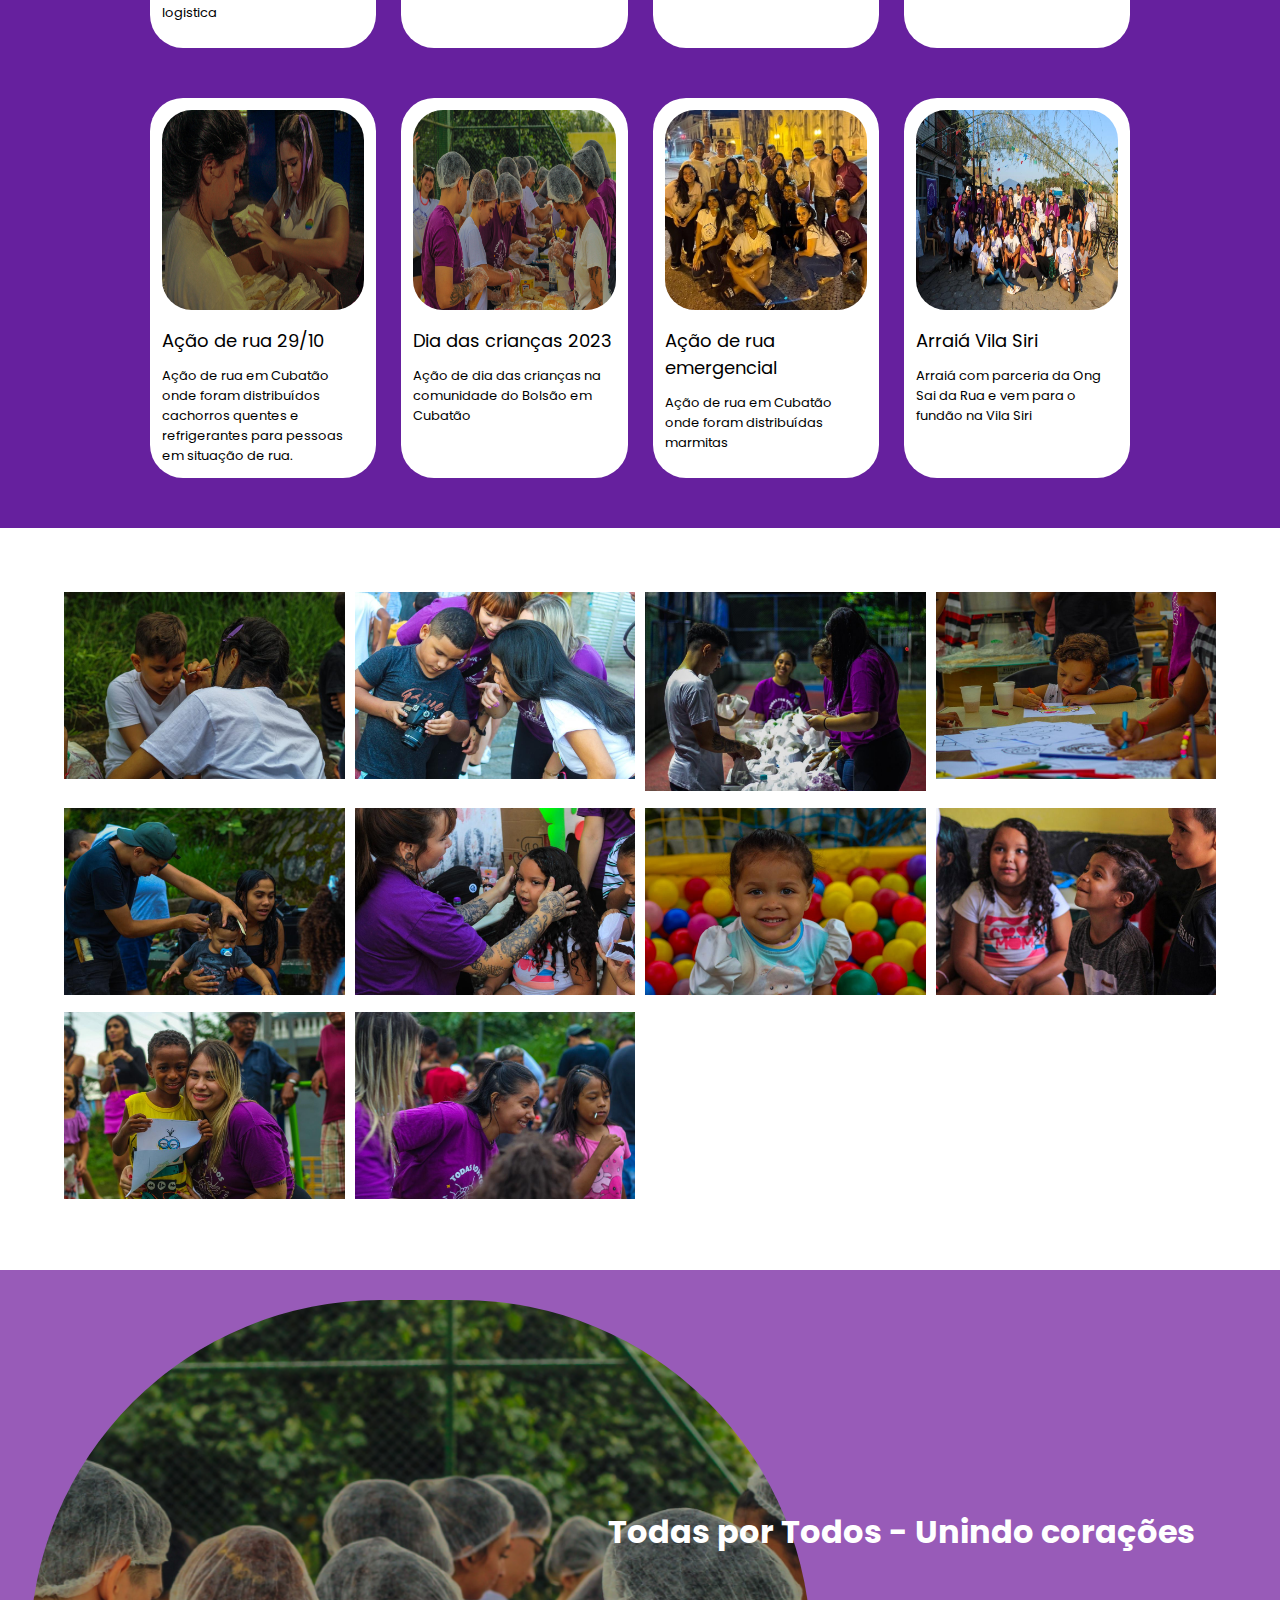
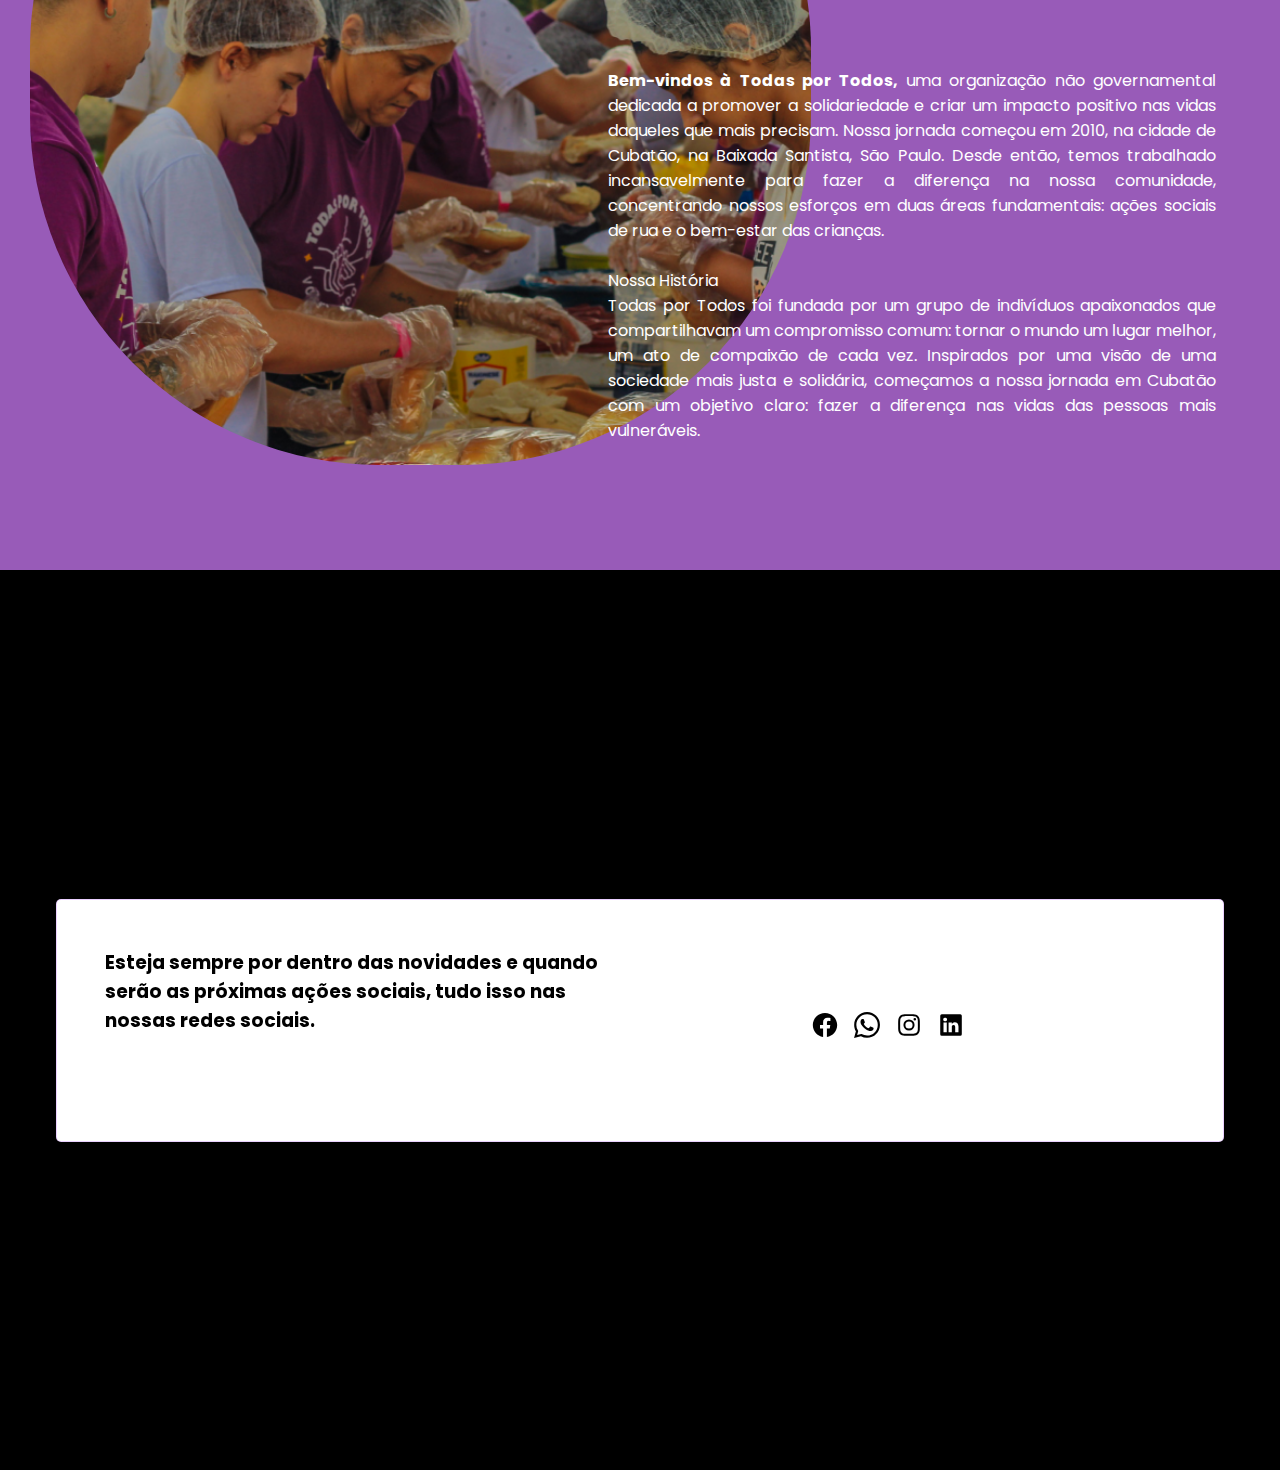
==== commit c2494faa: "alteração pop-up" ====
--- a/index.html
+++ b/index.html
@@ -34,9 +34,10 @@
           <form
   action="https://formspree.io/f/mgegjlnd"
   method="POST"
- enctype="text/plain" class="conteudo-form">
+  class="conteudo-form">
             <h1 class="gradient">Entre em contato conosco!</h1>
             <a>Por favor preencha com seus dados</a>
+<<<<<<< HEAD
             <input class="ui-input ui-input-1" type="name" placeholder="Nome e sobrenome">
             <input class="ui-input ui-input-1" type="name" placeholder="Telefone">
             <input class="ui-input ui-input-1" type="name" placeholder="Email">
@@ -44,8 +45,18 @@
             
             type="message" name="message" rows="4" cols="50"
               placeholder="Escreva sua mensagem e entraremos em contato"></textarea>
+=======
+           
+            <input class="ui-input ui-input-1" type="name" placeholder="Nome e sobrenome" name="nome" required>
+          
+            <input class="ui-input ui-input-1" type="tel" placeholder="Telefone" name="Telefone" required>
+          
+            <input class="ui-input ui-input-1" type="email" placeholder="Email" name="email" required>
+            <textarea class="box-text box-text-1" id="msg" name="message" rows="4" cols="50"
+              placeholder="Escreva sua mensagem e entraremos em contato" required></textarea>
+>>>>>>> de6fe3c5e92d42213542ff891117d67756c097bf
             <article class="formula-button">
-              <button class="ui-button ui-button-1">Enviar</button>
+              <button class="ui-button ui-button-1" type="submit">Enviar</button>
             </article>
           </form>
           <img src="./src/assets/images/88da139d-0b7c-41eb-8aed-3d2875baa9dc.jpg">
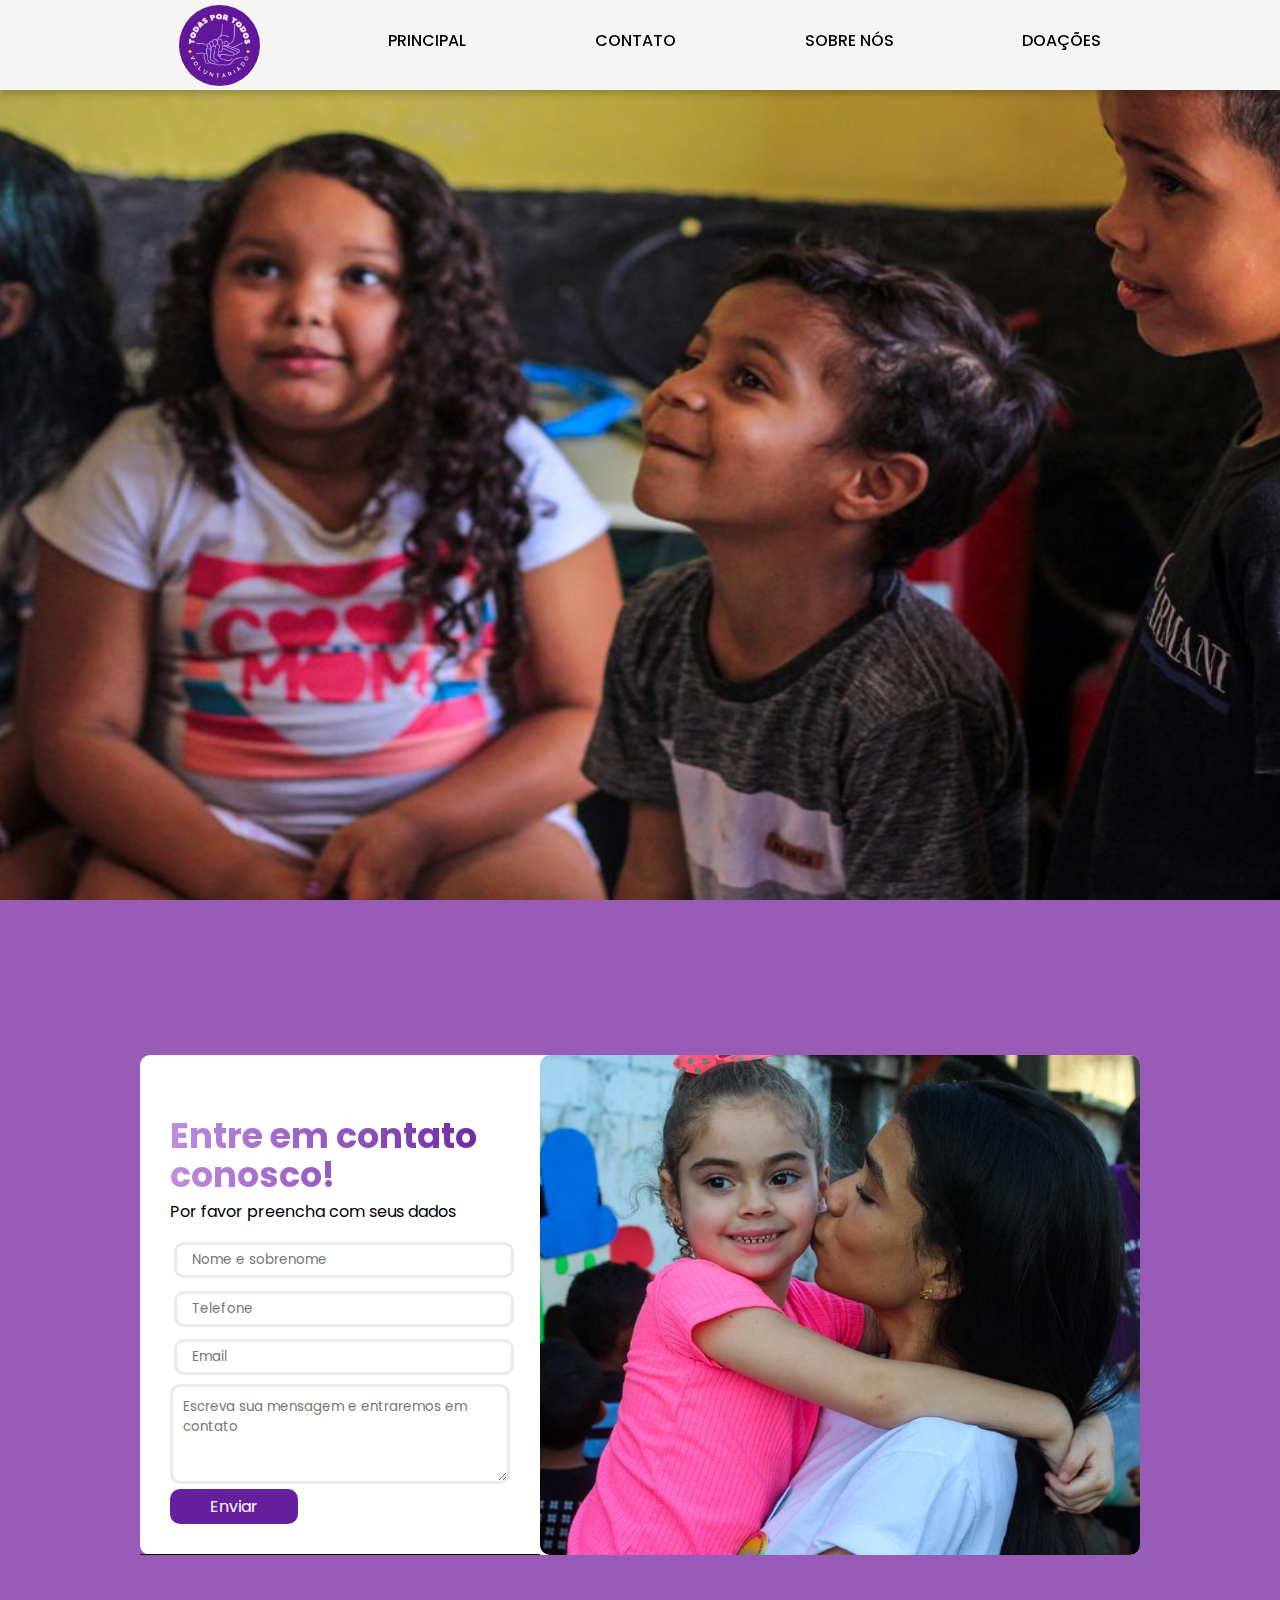
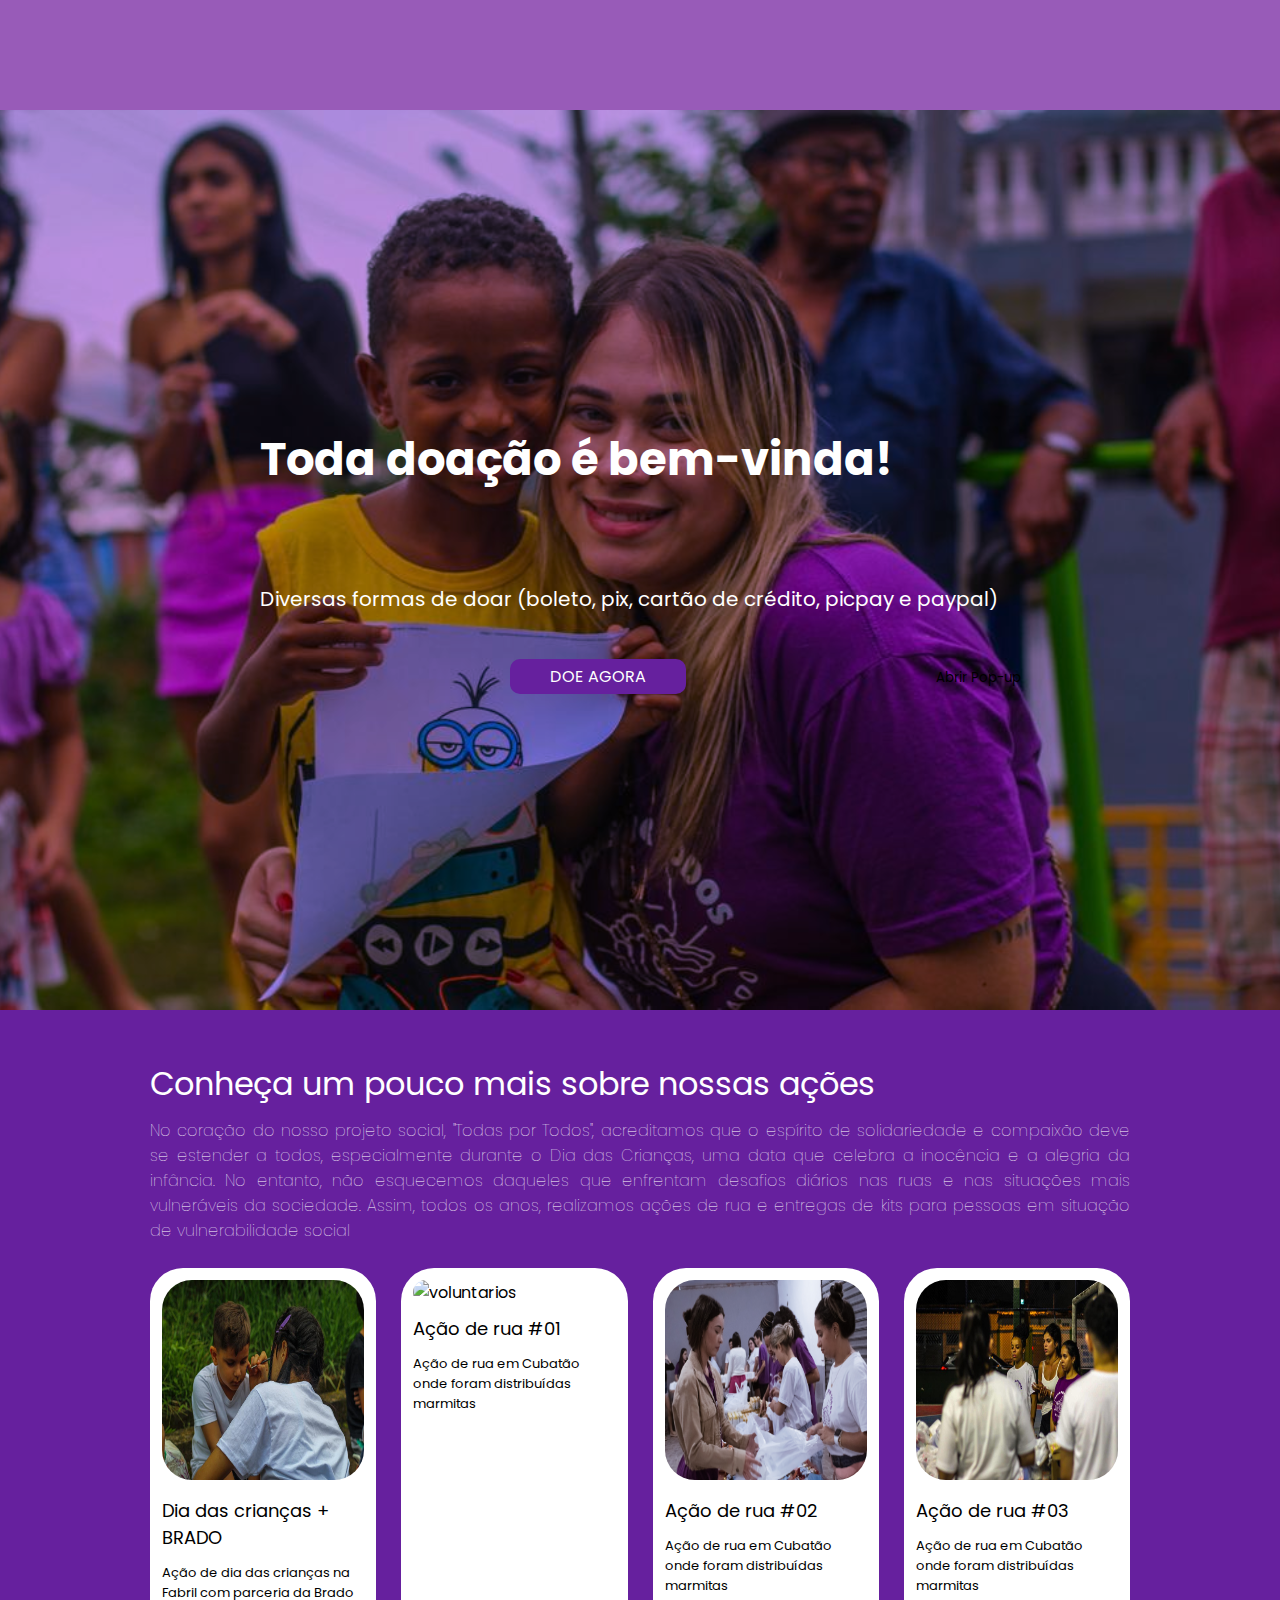
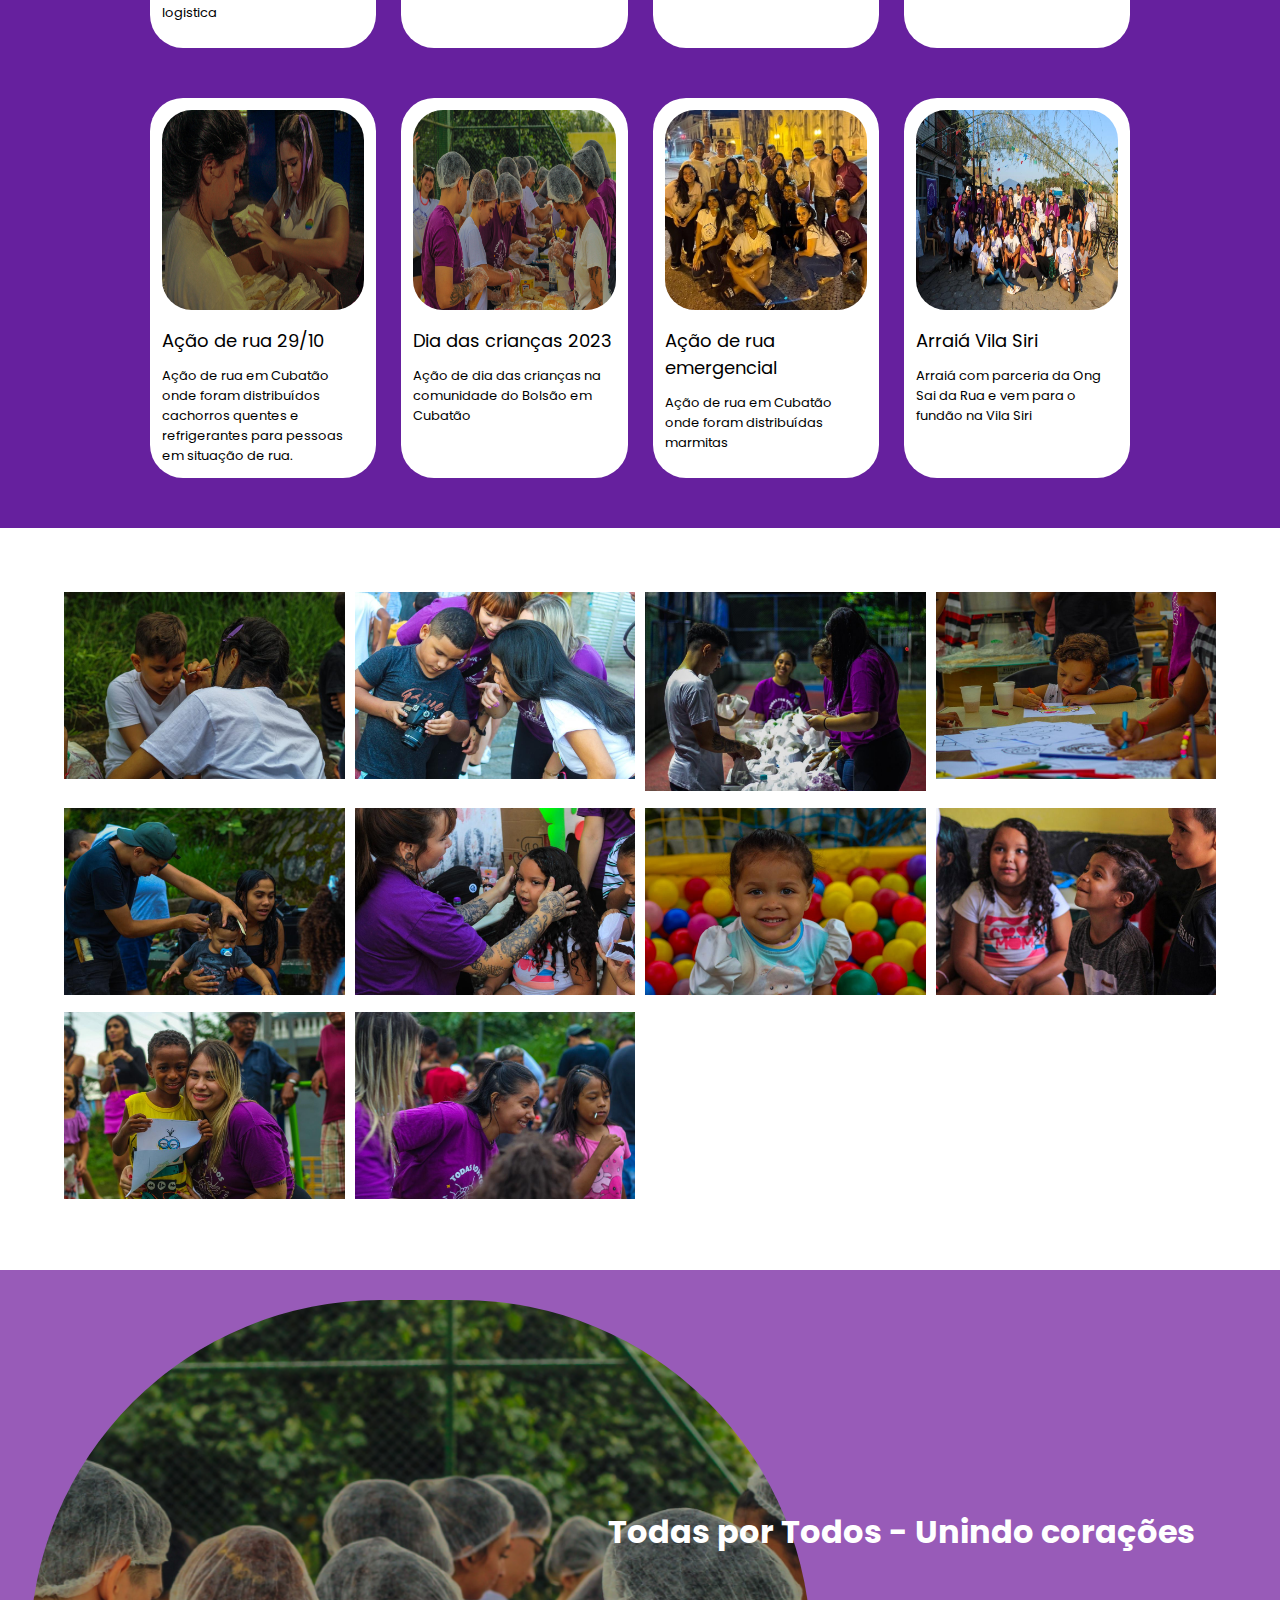
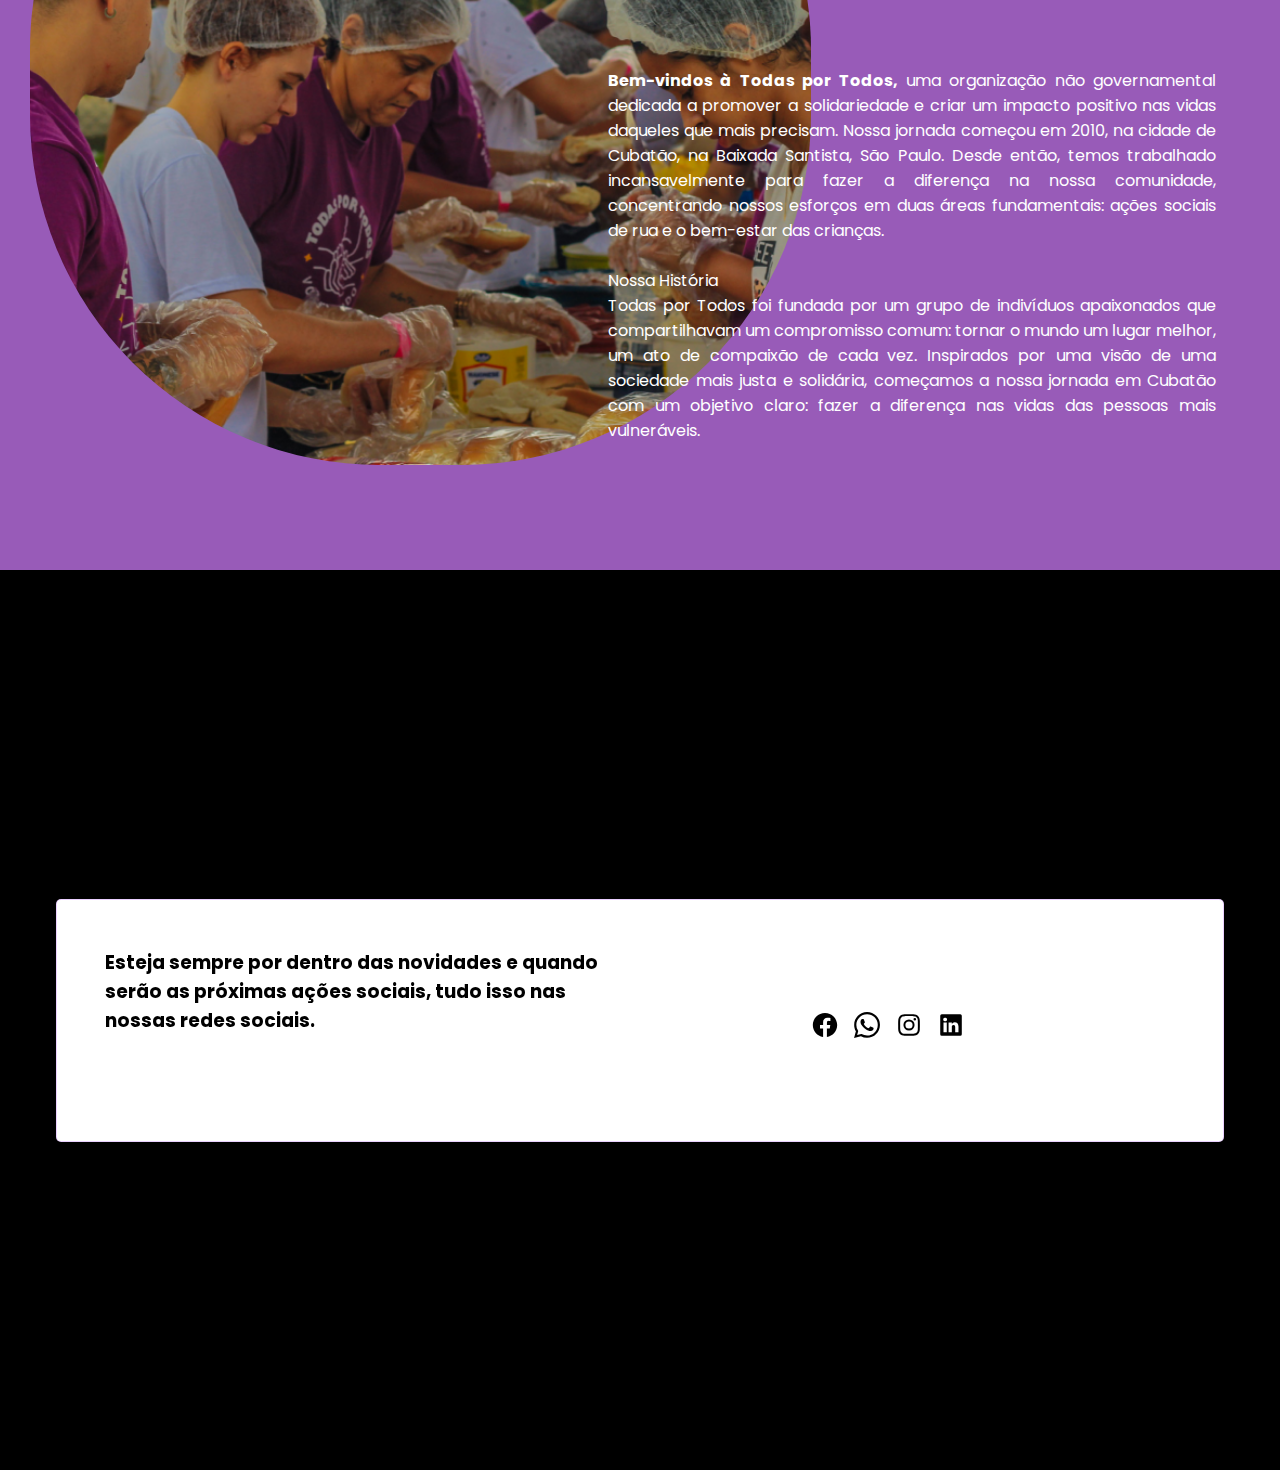
==== commit 097d8438: "alterações" ====
--- a/index.html
+++ b/index.html
@@ -37,15 +37,6 @@
   class="conteudo-form">
             <h1 class="gradient">Entre em contato conosco!</h1>
             <a>Por favor preencha com seus dados</a>
-<<<<<<< HEAD
-            <input class="ui-input ui-input-1" type="name" placeholder="Nome e sobrenome">
-            <input class="ui-input ui-input-1" type="name" placeholder="Telefone">
-            <input class="ui-input ui-input-1" type="name" placeholder="Email">
-            <textarea class="box-text box-text-1" id="msg" 
-            
-            type="message" name="message" rows="4" cols="50"
-              placeholder="Escreva sua mensagem e entraremos em contato"></textarea>
-=======
            
             <input class="ui-input ui-input-1" type="name" placeholder="Nome e sobrenome" name="nome" required>
           
@@ -54,7 +45,6 @@
             <input class="ui-input ui-input-1" type="email" placeholder="Email" name="email" required>
             <textarea class="box-text box-text-1" id="msg" name="message" rows="4" cols="50"
               placeholder="Escreva sua mensagem e entraremos em contato" required></textarea>
->>>>>>> de6fe3c5e92d42213542ff891117d67756c097bf
             <article class="formula-button">
               <button class="ui-button ui-button-1" type="submit">Enviar</button>
             </article>
